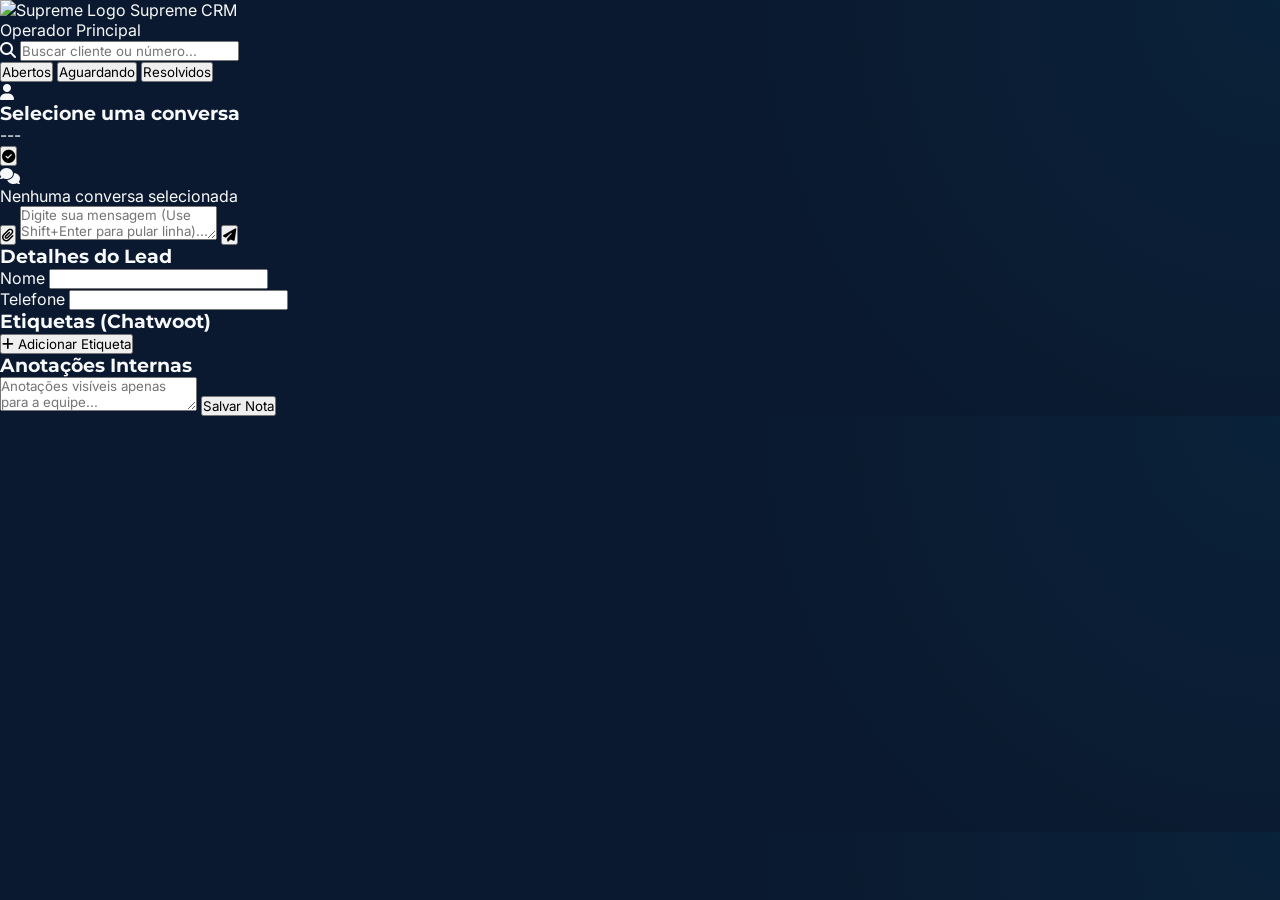
==== index.html @ 34fb3f37 "Update index.html" ====
<!DOCTYPE html>
<html lang="pt-BR">
<head>
    <meta charset="UTF-8">
    <meta name="viewport" content="width=device-width, initial-scale=1.0">
    <title>Supreme CRM | Atendimento Premium</title>
    <link rel="stylesheet" href="style.css"> <!-- O seu CSS atual -->
    <link rel="stylesheet" href="crm.css">   <!-- O CSS extra do chat abaixo -->
    <link rel="stylesheet" href="https://cdnjs.cloudflare.com/ajax/libs/font-awesome/6.4.0/css/all.min.css">
</head>
<body class="crm-body">

    <!-- Navbar Superior -->
    <header class="crm-navbar">
        <div class="logo-area">
            <img src="https://via.placeholder.com/40?text=S" alt="Supreme Logo" class="logo-crm">
            <span>Supreme CRM</span>
        </div>
        <div class="user-status">
            <span class="status-dot online"></span>
            <span class="agent-name">Operador Principal</span>
        </div>
    </header>

    <div class="crm-container">
        
        <!-- COLUNA 1: Lista de Conversas -->
        <aside class="chat-list-column">
            <div class="search-box">
                <i class="fas fa-search"></i>
                <input type="text" placeholder="Buscar cliente ou número...">
            </div>
            
            <div class="inbox-filter">
                <button class="filter-btn active">Abertos</button>
                <button class="filter-btn">Aguardando</button>
                <button class="filter-btn">Resolvidos</button>
            </div>

            <div class="conversations-list" id="chat-list">
                <!-- Injetado via JS -->
            </div>
        </aside>

        <!-- COLUNA 2: Área de Mensagens -->
        <main class="chat-window-column">
            
            <!-- Header do Chat -->
            <div class="chat-header">
                <div class="chat-header-info">
                    <div class="avatar"><i class="fas fa-user"></i></div>
                    <div>
                        <h3 id="current-chat-name">Selecione uma conversa</h3>
                        <p id="current-chat-phone">---</p>
                    </div>
                </div>
                <div class="chat-header-actions">
                    <button class="btn-icon" title="Encerrar Atendimento"><i class="fas fa-check-circle"></i></button>
                </div>
            </div>

            <!-- Histórico de Mensagens -->
            <div class="chat-history" id="chat-history">
                <div class="empty-state">
                    <i class="fas fa-comments"></i>
                    <p>Nenhuma conversa selecionada</p>
                </div>
            </div>

            <!-- Input de Mensagem -->
            <div class="chat-input-area">
                <button class="btn-attach"><i class="fas fa-paperclip"></i></button>
                <textarea id="msg-input" placeholder="Digite sua mensagem (Use Shift+Enter para pular linha)..."></textarea>
                <button class="btn-send" onclick="enviarMensagem()"><i class="fas fa-paper-plane"></i></button>
            </div>

        </main>

        <!-- COLUNA 3: Ficha CRM (Informações do Cliente) -->
        <aside class="crm-details-column">
            <div class="crm-section">
                <h3>Detalhes do Lead</h3>
                <div class="crm-field">
                    <label>Nome</label>
                    <input type="text" id="crm-name" class="form-control-sm" readonly>
                </div>
                <div class="crm-field">
                    <label>Telefone</label>
                    <input type="text" id="crm-phone" class="form-control-sm" readonly>
                </div>
            </div>

            <div class="crm-section">
                <h3>Etiquetas (Chatwoot)</h3>
                <div class="tags-container" id="crm-tags">
                    <!-- Etiquetas renderizadas aqui -->
                </div>
                <button class="btn-add-tag"><i class="fas fa-plus"></i> Adicionar Etiqueta</button>
            </div>

            <div class="crm-section">
                <h3>Anotações Internas</h3>
                <textarea class="form-control-sm" placeholder="Anotações visíveis apenas para a equipe..."></textarea>
                <button class="btn-save-note">Salvar Nota</button>
            </div>
        </aside>

    </div>

    <script src="crm.js"></script>
</body>
</html>
---- style.css ----
@import url('https://fonts.googleapis.com/css2?family=Inter:wght@300;400;500;600&family=Montserrat:wght@400;500;600;700;800&display=swap');

:root {
    /* PALETA HIGH-TICKET SUPREME TECH */
    --bg-dark: #0A192F;         /* Azul Abissal */
    --sidebar-bg: rgba(7, 16, 30, 0.85); /* Vidro Escuro Sidebar */
    --card-bg: rgba(20, 30, 48, 0.6); /* Vidro Escuro Painéis */
    --input-bg: rgba(10, 15, 25, 0.8); /* Fundo Input */
    
    --primary: #D4AF37;         /* Dourado Supreme */
    --primary-hover: #b5952f;   
    --accent: #00D2FF;          /* Ciano Neon */
    
    --text-light: #F8F9FA;      /* Branco Puro */
    --text-muted: #9BA4B5;      /* Cinza Azulado */
    
    --border-color: rgba(255, 255, 255, 0.05); 
    --glass-border: rgba(212, 175, 55, 0.2);
    
    --danger: #ef4444;
    --success: #10b981;
    --whatsapp: #25d366; 
}

* {
    margin: 0; padding: 0; box-sizing: border-box;
    font-family: 'Inter', sans-serif;
    -webkit-font-smoothing: antialiased;
}

h1, h2, h3, h4, h5, h6, .menu-tag {
    font-family: 'Montserrat', sans-serif;
}

body { 
    background-color: var(--bg-dark); 
    color: var(--text-light); 
    overflow-x: hidden;
    /* Fundo sutil para o painel */
    background-image: radial-gradient(circle at top right, rgba(0, 210, 255, 0.05), transparent 40%);
}

/* ================= SCROLLBAR ELEGANTE ================= */
::-webkit-scrollbar { width: 8px; }
::-webkit-scrollbar-track { background: var(--bg-dark); }
::-webkit-scrollbar-thumb { background: rgba(212, 175, 55, 0.3); border-radius: 10px; }
::-webkit-scrollbar-thumb:hover { background: var(--primary); }

/* ================= TELA DE LOGIN ================= */
#login-screen { 
    display: flex; height: 100vh; justify-content: center; align-items: center; 
    position: relative; overflow: hidden;
    background: #040912;
}

#led-background { position: absolute; top: 0; left: 0; width: 100%; height: 100vh; z-index: 0; opacity: 0.3; }
.led-line { position: absolute; width: 1px; height: 100%; background: linear-gradient(to bottom, transparent, rgba(0, 210, 255, 0.2), transparent); }
.led-light { position: absolute; top: -150px; width: 2px; height: 100px; background: var(--accent); box-shadow: 0 0 15px var(--accent); animation: drop linear infinite; }
.led-light.gold { background: var(--primary); box-shadow: 0 0 15px var(--primary); }
@keyframes drop { 0% { top: -150px; opacity: 0; } 50% { opacity: 1; } 100% { top: 100%; opacity: 0; } }

.login-box { 
    background: var(--sidebar-bg); 
    backdrop-filter: blur(20px);
    padding: 50px 40px; 
    border-radius: 20px; 
    border: 1px solid var(--border-color); 
    box-shadow: 0 30px 60px rgba(0,0,0,0.8), 0 0 0 1px var(--glass-border); 
    width: 100%; max-width: 400px; text-align: center; 
    position: relative; z-index: 2;
}
.login-box h2 { color: var(--text-light); margin: 0; font-weight: 700; letter-spacing: 1px; text-transform: uppercase; }
.login-box p { color: var(--accent); margin-bottom: 30px; font-size: 0.9rem; letter-spacing: 2px; text-transform: uppercase; }
.logo-login { width: 160px; height: auto; object-fit: contain; margin: 0 auto 30px auto; display: block; mix-blend-mode: screen; }

/* ================= INPUTS HIGH-TECH ================= */
.input-group { margin-bottom: 20px; text-align: left; }
.input-group label { display: block; margin-bottom: 8px; font-weight: 500; font-size: 13px; color: var(--text-muted); }
.form-control { 
    width: 100%; padding: 15px; 
    background: var(--input-bg); 
    border: 1px solid var(--border-color); 
    border-radius: 8px; box-sizing: border-box; 
    font-family: inherit; color: #fff; 
    transition: all 0.3s;
}
.form-control:focus { outline: none; border-color: var(--accent); box-shadow: 0 0 15px rgba(0, 210, 255, 0.15); background: #0b121e; }
textarea.form-control, .input-group textarea { resize: vertical; height: 100px; width: 100%; padding: 15px; background: var(--input-bg); border: 1px solid var(--border-color); border-radius: 8px; color: #fff; transition: 0.3s; }
.input-group textarea:focus { outline: none; border-color: var(--accent); box-shadow: 0 0 15px rgba(0, 210, 255, 0.15); }

/* ================= BOTÕES PREMIUM ================= */
.btn { 
    border: none; padding: 15px 24px; border-radius: 50px; cursor: pointer; 
    font-weight: 600; width: 100%; transition: all 0.3s; text-transform: uppercase; letter-spacing: 1px; font-size: 0.9rem; 
}
.btn-primary { 
    background: linear-gradient(135deg, var(--primary), #e6c855); 
    color: #000; box-shadow: 0 5px 15px rgba(212, 175, 55, 0.2);
}
.btn-primary:hover { transform: translateY(-2px); box-shadow: 0 10px 25px rgba(212, 175, 55, 0.4); }

.btn-whatsapp { background: var(--whatsapp); color: #000; display: flex; align-items: center; justify-content: center; gap: 10px; }
.btn-whatsapp:hover { background: #1ebc59; transform: translateY(-2px); }

.btn-logout { background: rgba(239, 68, 68, 0.1); border: 1px solid rgba(239, 68, 68, 0.3); color: var(--danger); width: auto; padding: 10px 20px; }
.btn-logout:hover { background: var(--danger); color: white; border-color: var(--danger); }

.error-msg { color: var(--danger); font-size: 14px; display: none; margin-bottom: 15px; background: rgba(239,68,68,0.1); padding: 10px; border-radius: 6px; border: 1px solid rgba(239,68,68,0.3); }

/* ================= SIDEBAR E PAINEL ================= */
#dashboard { display: none; height: 100vh; }
.sidebar { 
    width: 280px; background: var(--sidebar-bg); backdrop-filter: blur(15px);
    border-right: 1px solid var(--border-color); display: flex; flex-direction: column; 
    box-shadow: 5px 0 25px rgba(0,0,0,0.5); z-index: 10;
}
.logo-area-sidebar { display: flex; align-items: center; gap: 15px; padding: 30px 25px; border-bottom: 1px solid var(--border-color); }
.logo-sidebar { width: 45px; height: auto; object-fit: contain; mix-blend-mode: screen;}
.logo-area-sidebar span { font-size: 1.2rem; font-weight: 800; letter-spacing: 1px; color: var(--text-light); }

.menu-tag { font-size: 11px; color: var(--primary); font-weight: 700; padding: 30px 25px 10px 25px; margin: 0; letter-spacing: 2px; }
.menu-item { padding: 15px 25px; cursor: pointer; transition: 0.3s; display: none; color: var(--text-muted); font-size: 14px; font-weight: 500; display: flex; align-items: center; gap: 10px; border-left: 4px solid transparent;}
.menu-item i { color: transparent; font-style: normal; transition: 0.3s; }
.menu-item:hover { background: rgba(255,255,255,0.02); color: var(--text-light); }
.menu-item.active { background: rgba(0, 210, 255, 0.05); color: var(--text-light); border-left: 4px solid var(--accent); }
.menu-item.active i { color: var(--accent); text-shadow: 0 0 10px var(--accent); }
.menu-item.visible { display: flex; }

/* ================= CONTEÚDO PRINCIPAL (VIDRO) ================= */
.main-content { flex: 1; padding: 40px; overflow-y: auto; position: relative; }
.header-dash { display: flex; justify-content: space-between; align-items: center; margin-bottom: 40px; }
.header-dash h1 { margin: 0 0 8px 0; font-size: 2.2rem; font-weight: 800; color: #fff; letter-spacing: -0.5px; }
.badge { background: rgba(212, 175, 55, 0.1); border: 1px solid var(--primary); color: var(--primary); padding: 6px 16px; border-radius: 50px; font-size: 11px; font-weight: 700; letter-spacing: 1px; text-transform: uppercase; }

/* SEÇÕES */
.section-panel { 
    display: none; background: var(--card-bg); backdrop-filter: blur(12px);
    padding: 40px; border-radius: 20px; border: 1px solid var(--border-color); 
    margin-bottom: 20px; box-shadow: 0 20px 40px rgba(0,0,0,0.3); animation: fadeUp 0.6s cubic-bezier(0.16, 1, 0.3, 1);
}
@keyframes fadeUp { from { opacity: 0; transform: translateY(20px); } to { opacity: 1; transform: translateY(0); } }
.section-panel.active { display: block; }

.section-panel h2 { margin-top: 0; border-bottom: 1px solid var(--border-color); padding-bottom: 20px; color: var(--text-light); font-weight: 700; font-size: 1.6rem; letter-spacing: -0.5px; }
.section-panel h3 { color: var(--primary); font-size: 1.1rem; margin-top: 30px; margin-bottom: 15px; font-weight: 600; text-transform: uppercase; letter-spacing: 1px; }
.row-inputs { display: flex; gap: 20px; }

.aviso-sucesso { display: none; background: rgba(16, 185, 129, 0.1); color: var(--success); border: 1px solid rgba(16, 185, 129, 0.3); padding: 15px; border-radius: 8px; margin-top: 20px; text-align: center; font-weight: 600; }

/* UPSELL DO DASHBOARD */
.upsell-box { background: rgba(0,0,0,0.4); border: 1px dashed var(--glass-border); padding: 50px; text-align: center; border-radius: 16px; }
.upsell-box h3 { color: var(--primary); font-size: 1.5rem; margin-top: 0;}
.upsell-box p { color: var(--text-muted); max-width: 600px; margin: 0 auto 30px auto; line-height: 1.6; }

/* === PAINEL DE EMERGÊNCIA (KILL SWITCH NEON) === */
.emergency-panel { display: flex; justify-content: space-between; align-items: center; background: rgba(239, 68, 68, 0.05); border: 1px solid rgba(239, 68, 68, 0.2); padding: 25px 30px; border-radius: 12px; margin-bottom: 30px; }
.emergency-text h3 { margin: 0 0 8px 0; color: #fff; font-size: 1.2rem; border: none; padding: 0;}
.emergency-text p { margin: 0; color: var(--text-muted); font-size: 13px; }
.switch-container { display: flex; align-items: center; gap: 15px; cursor: pointer; }
.switch-label { font-weight: 700; color: var(--danger); font-size: 12px; letter-spacing: 1px; }

.switch { position: relative; display: inline-block; width: 60px; height: 32px; }
.switch input { opacity: 0; width: 0; height: 0; }
.slider { position: absolute; cursor: pointer; top: 0; left: 0; right: 0; bottom: 0; background-color: #1a2536; transition: .4s; border-radius: 34px; border: 1px solid #333;}
.slider:before { position: absolute; content: ""; height: 24px; width: 24px; left: 3px; bottom: 3px; background-color: var(--text-muted); transition: .4s; border-radius: 50%; }

/* Red Glow when ON (Danger) */
input:checked + .slider { background-color: rgba(239, 68, 68, 0.2); border-color: var(--danger); box-shadow: 0 0 15px rgba(239, 68, 68, 0.4); }
input:checked + .slider:before { transform: translateX(28px); background-color: var(--danger); box-shadow: 0 0 10px var(--danger); }

/* === GESTÃO DE CATÁLOGOS === */
.catalogo-header { display: flex; justify-content: space-between; align-items: center; margin-top: 35px; border-bottom: 1px solid var(--border-color); padding-bottom: 15px; }
.catalogo-header h3 { margin: 0; border: none; padding: 0; }
.btn-add-cat { background: rgba(0, 210, 255, 0.05); color: var(--accent); border: 1px dashed var(--accent); padding: 8px 16px; border-radius: 6px; cursor: pointer; font-size: 12px; text-transform: uppercase; font-weight: 600; letter-spacing: 1px; transition: 0.3s; }
.btn-add-cat:hover { background: var(--accent); color: #000; box-shadow: 0 0 15px rgba(0, 210, 255, 0.3); }

.categoria-block { background: rgba(0,0,0,0.3); border: 1px solid var(--border-color); border-radius: 12px; padding: 20px; margin-top: 20px; }
.categoria-topo { display: flex; gap: 15px; margin-bottom: 20px; }
.categoria-topo input { flex: 1; background: transparent; border: none; border-bottom: 2px solid var(--primary); color: var(--primary); font-size: 16px; font-weight: 700; padding: 10px 5px; }
.categoria-topo input:focus { outline: none; border-color: var(--accent); color: var(--accent); }

.item-row { display: flex; gap: 15px; margin-bottom: 15px; align-items: center; }
.item-row input { background: var(--input-bg); border: 1px solid var(--border-color); color: #fff; padding: 12px; border-radius: 8px; font-size: 14px; transition: 0.3s; }
.item-row input:focus { border-color: var(--accent); }
.item-nome { flex: 2; }
.item-preco { flex: 1; text-align: right; }

.btn-remove { background: transparent; color: var(--danger); border: none; cursor: pointer; font-size: 18px; padding: 5px; opacity: 0.5; transition: 0.2s; }
.btn-remove:hover { opacity: 1; transform: scale(1.2); }
.btn-add-item { background: transparent; color: var(--text-muted); border: 1px dashed var(--border-color); width: 100%; padding: 12px; border-radius: 8px; cursor: pointer; margin-top: 10px; transition: 0.3s; font-size: 13px; font-weight: 600; text-transform: uppercase; letter-spacing: 1px;}
.btn-add-item:hover { color: var(--primary); border-color: var(--primary); background: rgba(212, 175, 55, 0.05); }

/* ================= NOTIFICAÇÕES (TOAST) ================= */
#toast-container { position: fixed; bottom: 30px; right: 30px; z-index: 999999; display: flex; flex-direction: column; gap: 15px; }
.toast-msg { background: rgba(7, 16, 30, 0.95); backdrop-filter: blur(10px); color: #fff; padding: 18px 25px; border-radius: 12px; box-shadow: 0 15px 40px rgba(0,0,0,0.6); font-size: 14px; font-weight: 500; transform: translateX(120%); transition: transform 0.4s cubic-bezier(0.175, 0.885, 0.32, 1.275); display: flex; align-items: center; gap: 15px; border: 1px solid var(--border-color); }
.toast-msg.show { transform: translateX(0); }
.toast-msg.success { border-left: 5px solid var(--accent); }
.toast-msg.error { border-left: 5px solid var(--danger); }

/* ================= RESPONSIVIDADE ================= */
@media (max-width: 768px) {
    #dashboard { flex-direction: column; height: auto; min-height: 100vh; }
    .sidebar { width: 100%; height: auto; border-right: none; border-bottom: 1px solid var(--border-color); }
    .logo-area-sidebar { padding: 20px; justify-content: center; }
    
    .sidebar-menu { display: flex; overflow-x: auto; white-space: nowrap; padding-bottom: 5px; }
    .menu-tag { display: none; } /* Oculta as tags no mobile para poupar espaço */
    
    .menu-item { padding: 15px; border-left: none; border-bottom: 3px solid transparent; font-size: 13px; }
    .menu-item:hover, .menu-item.active { border-left: none; border-bottom: 3px solid var(--accent); background: transparent; }
    
    .main-content { padding: 20px 15px; }
    .header-dash { flex-direction: column; align-items: flex-start; gap: 15px; }
    .section-panel { padding: 25px 20px; }
    .row-inputs { flex-direction: column; gap: 0; }
    
    .emergency-panel { flex-direction: column; text-align: center; gap: 20px; }
    
    .item-row { flex-direction: column; align-items: stretch; }
    .item-nome, .item-preco { width: 100%; text-align: left; }
    .btn-remove { align-self: flex-end; margin-top: -45px; margin-right: 10px; }
}
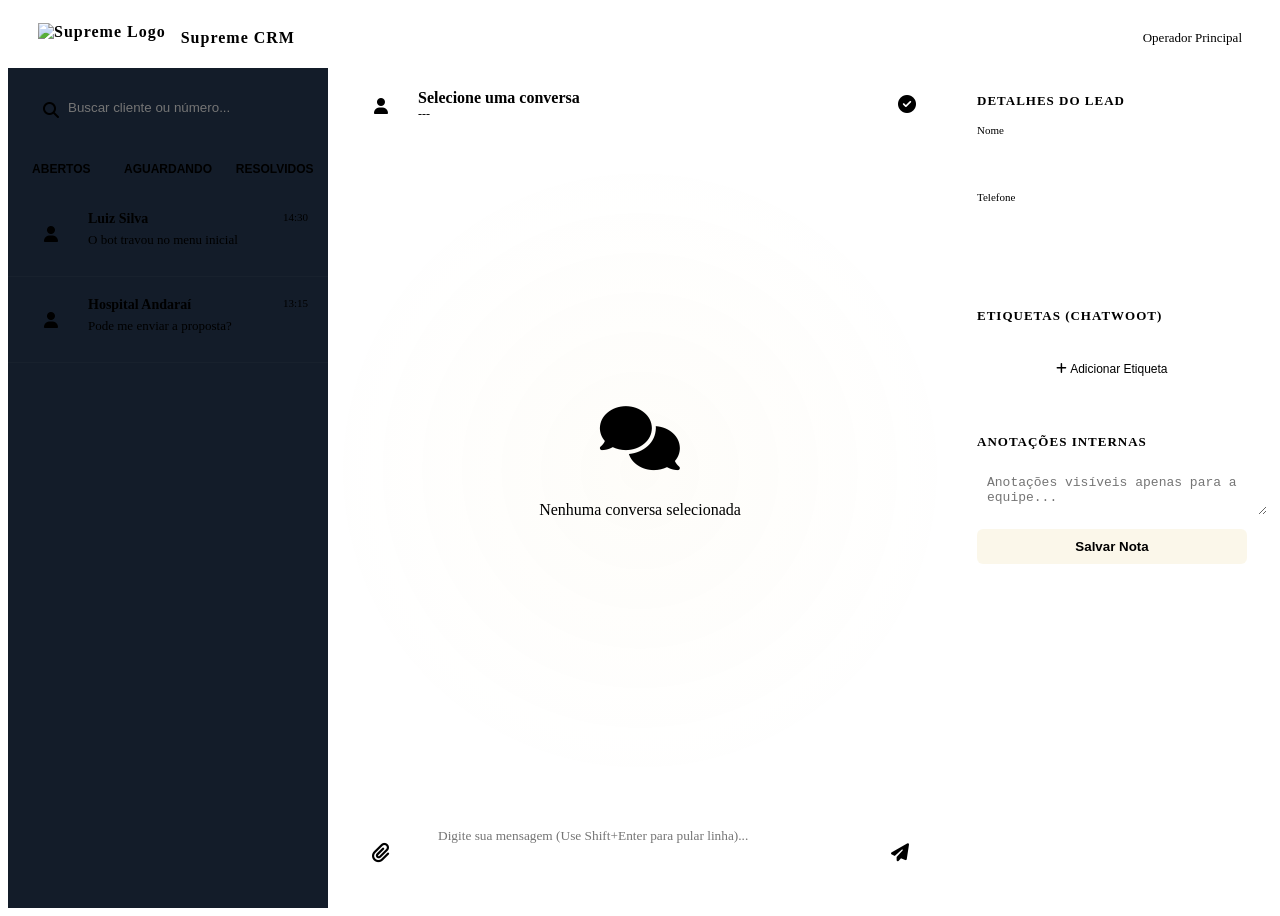
==== commit bc6d1454: "Update index.html" ====
--- a/index.html
+++ b/index.html
@@ -5,7 +5,6 @@
     <meta name="viewport" content="width=device-width, initial-scale=1.0">
     <title>Supreme CRM | Atendimento Premium</title>
     <link rel="stylesheet" href="style.css"> <!-- O seu CSS atual -->
-    <link rel="stylesheet" href="crm.css">   <!-- O CSS extra do chat abaixo -->
     <link rel="stylesheet" href="https://cdnjs.cloudflare.com/ajax/libs/font-awesome/6.4.0/css/all.min.css">
 </head>
 <body class="crm-body">
@@ -107,6 +106,6 @@
 
     </div>
 
-    <script src="crm.js"></script>
+    <script src="app.js"></script>
 </body>
 </html>
--- a/style.css
+++ b/style.css
@@ -1,222 +1,75 @@
-@import url('https://fonts.googleapis.com/css2?family=Inter:wght@300;400;500;600&family=Montserrat:wght@400;500;600;700;800&display=swap');
+/* Layout Principal do CRM */
+.crm-body { height: 100vh; display: flex; flex-direction: column; overflow: hidden; }
+.crm-navbar { height: 60px; background: var(--sidebar-bg); border-bottom: 1px solid var(--border-color); display: flex; justify-content: space-between; align-items: center; padding: 0 30px; }
+.logo-area { display: flex; align-items: center; gap: 15px; font-weight: 700; color: var(--primary); letter-spacing: 1px; }
+.logo-crm { height: 30px; mix-blend-mode: screen; }
+.user-status { display: flex; align-items: center; gap: 10px; font-size: 13px; color: var(--text-light); }
+.status-dot { width: 10px; height: 10px; border-radius: 50%; }
+.status-dot.online { background: var(--success); box-shadow: 0 0 10px var(--success); }
 
-:root {
-    /* PALETA HIGH-TICKET SUPREME TECH */
-    --bg-dark: #0A192F;         /* Azul Abissal */
-    --sidebar-bg: rgba(7, 16, 30, 0.85); /* Vidro Escuro Sidebar */
-    --card-bg: rgba(20, 30, 48, 0.6); /* Vidro Escuro Painéis */
-    --input-bg: rgba(10, 15, 25, 0.8); /* Fundo Input */
-    
-    --primary: #D4AF37;         /* Dourado Supreme */
-    --primary-hover: #b5952f;   
-    --accent: #00D2FF;          /* Ciano Neon */
-    
-    --text-light: #F8F9FA;      /* Branco Puro */
-    --text-muted: #9BA4B5;      /* Cinza Azulado */
-    
-    --border-color: rgba(255, 255, 255, 0.05); 
-    --glass-border: rgba(212, 175, 55, 0.2);
-    
-    --danger: #ef4444;
-    --success: #10b981;
-    --whatsapp: #25d366; 
-}
+/* Grid de 3 Colunas */
+.crm-container { display: flex; flex: 1; height: calc(100vh - 60px); }
 
-* {
-    margin: 0; padding: 0; box-sizing: border-box;
-    font-family: 'Inter', sans-serif;
-    -webkit-font-smoothing: antialiased;
-}
+/* COLUNA 1: Lista de Chats */
+.chat-list-column { width: 320px; background: rgba(7, 16, 30, 0.95); border-right: 1px solid var(--border-color); display: flex; flex-direction: column; }
+.search-box { padding: 20px; position: relative; border-bottom: 1px solid var(--border-color); }
+.search-box input { width: 100%; background: var(--input-bg); border: 1px solid var(--border-color); padding: 12px 15px 12px 40px; border-radius: 8px; color: #fff; }
+.search-box i { position: absolute; left: 35px; top: 34px; color: var(--text-muted); }
+.inbox-filter { display: flex; border-bottom: 1px solid var(--border-color); }
+.filter-btn { flex: 1; background: transparent; border: none; color: var(--text-muted); padding: 15px 0; cursor: pointer; font-size: 12px; text-transform: uppercase; font-weight: 600; transition: 0.3s; }
+.filter-btn.active { color: var(--primary); border-bottom: 2px solid var(--primary); }
+.conversations-list { flex: 1; overflow-y: auto; }
 
-h1, h2, h3, h4, h5, h6, .menu-tag {
-    font-family: 'Montserrat', sans-serif;
-}
+/* Item da Lista de Conversa */
+.chat-item { display: flex; gap: 15px; padding: 20px; border-bottom: 1px solid rgba(255,255,255,0.02); cursor: pointer; transition: 0.2s; }
+.chat-item:hover, .chat-item.active { background: rgba(0, 210, 255, 0.05); }
+.chat-item.active { border-left: 3px solid var(--primary); }
+.avatar { width: 45px; height: 45px; border-radius: 50%; background: var(--input-bg); display: flex; justify-content: center; align-items: center; border: 1px solid var(--border-color); color: var(--primary); }
+.chat-preview { flex: 1; overflow: hidden; }
+.chat-preview h4 { margin: 0 0 5px 0; font-size: 14px; color: var(--text-light); display: flex; justify-content: space-between; }
+.chat-time { font-size: 11px; color: var(--text-muted); font-weight: 400; }
+.chat-preview p { margin: 0; font-size: 13px; color: var(--text-muted); white-space: nowrap; overflow: hidden; text-overflow: ellipsis; }
 
-body { 
-    background-color: var(--bg-dark); 
-    color: var(--text-light); 
-    overflow-x: hidden;
-    /* Fundo sutil para o painel */
-    background-image: radial-gradient(circle at top right, rgba(0, 210, 255, 0.05), transparent 40%);
-}
+/* COLUNA 2: Janela de Chat */
+.chat-window-column { flex: 1; display: flex; flex-direction: column; background: var(--bg-dark); position: relative; }
+.chat-header { height: 75px; background: var(--sidebar-bg); border-bottom: 1px solid var(--border-color); display: flex; justify-content: space-between; align-items: center; padding: 0 30px; }
+.chat-header-info { display: flex; align-items: center; gap: 15px; }
+.chat-header-info h3 { margin: 0; font-size: 16px; }
+.chat-header-info p { margin: 0; font-size: 12px; color: var(--text-muted); }
+.btn-icon { background: transparent; border: none; color: var(--text-muted); font-size: 18px; cursor: pointer; transition: 0.3s; }
+.btn-icon:hover { color: var(--danger); }
 
-/* ================= SCROLLBAR ELEGANTE ================= */
-::-webkit-scrollbar { width: 8px; }
-::-webkit-scrollbar-track { background: var(--bg-dark); }
-::-webkit-scrollbar-thumb { background: rgba(212, 175, 55, 0.3); border-radius: 10px; }
-::-webkit-scrollbar-thumb:hover { background: var(--primary); }
+/* Histórico e Balões */
+.chat-history { flex: 1; padding: 30px; overflow-y: auto; display: flex; flex-direction: column; gap: 15px; background-image: radial-gradient(circle at center, rgba(212, 175, 55, 0.03), transparent 70%); }
+.empty-state { margin: auto; text-align: center; color: var(--border-color); }
+.empty-state i { font-size: 4rem; margin-bottom: 15px; }
+.message { max-width: 65%; padding: 12px 18px; border-radius: 12px; font-size: 14px; line-height: 1.5; position: relative; }
+.msg-time { display: block; font-size: 10px; margin-top: 8px; text-align: right; opacity: 0.7; }
+/* Mensagem Cliente */
+.msg-in { background: var(--card-bg); align-self: flex-start; border-bottom-left-radius: 0; border: 1px solid var(--border-color); }
+/* Mensagem Agente/Bot */
+.msg-out { background: linear-gradient(135deg, rgba(212, 175, 55, 0.15), rgba(212, 175, 55, 0.05)); align-self: flex-end; border-bottom-right-radius: 0; border: 1px solid var(--glass-border); color: var(--text-light); }
 
-/* ================= TELA DE LOGIN ================= */
-#login-screen { 
-    display: flex; height: 100vh; justify-content: center; align-items: center; 
-    position: relative; overflow: hidden;
-    background: #040912;
-}
+/* Input de Texto */
+.chat-input-area { min-height: 80px; background: var(--sidebar-bg); border-top: 1px solid var(--border-color); display: flex; align-items: center; padding: 15px 30px; gap: 15px; }
+#msg-input { flex: 1; background: var(--input-bg); border: 1px solid var(--border-color); border-radius: 20px; padding: 15px 20px; color: #fff; resize: none; height: 50px; font-family: inherit; }
+#msg-input:focus { outline: none; border-color: var(--primary); }
+.btn-attach, .btn-send { width: 45px; height: 45px; border-radius: 50%; border: none; display: flex; justify-content: center; align-items: center; cursor: pointer; transition: 0.3s; }
+.btn-attach { background: transparent; color: var(--text-muted); font-size: 20px; }
+.btn-attach:hover { color: var(--primary); }
+.btn-send { background: var(--primary); color: #000; font-size: 18px; }
+.btn-send:hover { transform: scale(1.1); box-shadow: 0 0 15px rgba(212, 175, 55, 0.4); }
 
-#led-background { position: absolute; top: 0; left: 0; width: 100%; height: 100vh; z-index: 0; opacity: 0.3; }
-.led-line { position: absolute; width: 1px; height: 100%; background: linear-gradient(to bottom, transparent, rgba(0, 210, 255, 0.2), transparent); }
-.led-light { position: absolute; top: -150px; width: 2px; height: 100px; background: var(--accent); box-shadow: 0 0 15px var(--accent); animation: drop linear infinite; }
-.led-light.gold { background: var(--primary); box-shadow: 0 0 15px var(--primary); }
-@keyframes drop { 0% { top: -150px; opacity: 0; } 50% { opacity: 1; } 100% { top: 100%; opacity: 0; } }
-
-.login-box { 
-    background: var(--sidebar-bg); 
-    backdrop-filter: blur(20px);
-    padding: 50px 40px; 
-    border-radius: 20px; 
-    border: 1px solid var(--border-color); 
-    box-shadow: 0 30px 60px rgba(0,0,0,0.8), 0 0 0 1px var(--glass-border); 
-    width: 100%; max-width: 400px; text-align: center; 
-    position: relative; z-index: 2;
-}
-.login-box h2 { color: var(--text-light); margin: 0; font-weight: 700; letter-spacing: 1px; text-transform: uppercase; }
-.login-box p { color: var(--accent); margin-bottom: 30px; font-size: 0.9rem; letter-spacing: 2px; text-transform: uppercase; }
-.logo-login { width: 160px; height: auto; object-fit: contain; margin: 0 auto 30px auto; display: block; mix-blend-mode: screen; }
-
-/* ================= INPUTS HIGH-TECH ================= */
-.input-group { margin-bottom: 20px; text-align: left; }
-.input-group label { display: block; margin-bottom: 8px; font-weight: 500; font-size: 13px; color: var(--text-muted); }
-.form-control { 
-    width: 100%; padding: 15px; 
-    background: var(--input-bg); 
-    border: 1px solid var(--border-color); 
-    border-radius: 8px; box-sizing: border-box; 
-    font-family: inherit; color: #fff; 
-    transition: all 0.3s;
-}
-.form-control:focus { outline: none; border-color: var(--accent); box-shadow: 0 0 15px rgba(0, 210, 255, 0.15); background: #0b121e; }
-textarea.form-control, .input-group textarea { resize: vertical; height: 100px; width: 100%; padding: 15px; background: var(--input-bg); border: 1px solid var(--border-color); border-radius: 8px; color: #fff; transition: 0.3s; }
-.input-group textarea:focus { outline: none; border-color: var(--accent); box-shadow: 0 0 15px rgba(0, 210, 255, 0.15); }
-
-/* ================= BOTÕES PREMIUM ================= */
-.btn { 
-    border: none; padding: 15px 24px; border-radius: 50px; cursor: pointer; 
-    font-weight: 600; width: 100%; transition: all 0.3s; text-transform: uppercase; letter-spacing: 1px; font-size: 0.9rem; 
-}
-.btn-primary { 
-    background: linear-gradient(135deg, var(--primary), #e6c855); 
-    color: #000; box-shadow: 0 5px 15px rgba(212, 175, 55, 0.2);
-}
-.btn-primary:hover { transform: translateY(-2px); box-shadow: 0 10px 25px rgba(212, 175, 55, 0.4); }
-
-.btn-whatsapp { background: var(--whatsapp); color: #000; display: flex; align-items: center; justify-content: center; gap: 10px; }
-.btn-whatsapp:hover { background: #1ebc59; transform: translateY(-2px); }
-
-.btn-logout { background: rgba(239, 68, 68, 0.1); border: 1px solid rgba(239, 68, 68, 0.3); color: var(--danger); width: auto; padding: 10px 20px; }
-.btn-logout:hover { background: var(--danger); color: white; border-color: var(--danger); }
-
-.error-msg { color: var(--danger); font-size: 14px; display: none; margin-bottom: 15px; background: rgba(239,68,68,0.1); padding: 10px; border-radius: 6px; border: 1px solid rgba(239,68,68,0.3); }
-
-/* ================= SIDEBAR E PAINEL ================= */
-#dashboard { display: none; height: 100vh; }
-.sidebar { 
-    width: 280px; background: var(--sidebar-bg); backdrop-filter: blur(15px);
-    border-right: 1px solid var(--border-color); display: flex; flex-direction: column; 
-    box-shadow: 5px 0 25px rgba(0,0,0,0.5); z-index: 10;
-}
-.logo-area-sidebar { display: flex; align-items: center; gap: 15px; padding: 30px 25px; border-bottom: 1px solid var(--border-color); }
-.logo-sidebar { width: 45px; height: auto; object-fit: contain; mix-blend-mode: screen;}
-.logo-area-sidebar span { font-size: 1.2rem; font-weight: 800; letter-spacing: 1px; color: var(--text-light); }
-
-.menu-tag { font-size: 11px; color: var(--primary); font-weight: 700; padding: 30px 25px 10px 25px; margin: 0; letter-spacing: 2px; }
-.menu-item { padding: 15px 25px; cursor: pointer; transition: 0.3s; display: none; color: var(--text-muted); font-size: 14px; font-weight: 500; display: flex; align-items: center; gap: 10px; border-left: 4px solid transparent;}
-.menu-item i { color: transparent; font-style: normal; transition: 0.3s; }
-.menu-item:hover { background: rgba(255,255,255,0.02); color: var(--text-light); }
-.menu-item.active { background: rgba(0, 210, 255, 0.05); color: var(--text-light); border-left: 4px solid var(--accent); }
-.menu-item.active i { color: var(--accent); text-shadow: 0 0 10px var(--accent); }
-.menu-item.visible { display: flex; }
-
-/* ================= CONTEÚDO PRINCIPAL (VIDRO) ================= */
-.main-content { flex: 1; padding: 40px; overflow-y: auto; position: relative; }
-.header-dash { display: flex; justify-content: space-between; align-items: center; margin-bottom: 40px; }
-.header-dash h1 { margin: 0 0 8px 0; font-size: 2.2rem; font-weight: 800; color: #fff; letter-spacing: -0.5px; }
-.badge { background: rgba(212, 175, 55, 0.1); border: 1px solid var(--primary); color: var(--primary); padding: 6px 16px; border-radius: 50px; font-size: 11px; font-weight: 700; letter-spacing: 1px; text-transform: uppercase; }
-
-/* SEÇÕES */
-.section-panel { 
-    display: none; background: var(--card-bg); backdrop-filter: blur(12px);
-    padding: 40px; border-radius: 20px; border: 1px solid var(--border-color); 
-    margin-bottom: 20px; box-shadow: 0 20px 40px rgba(0,0,0,0.3); animation: fadeUp 0.6s cubic-bezier(0.16, 1, 0.3, 1);
-}
-@keyframes fadeUp { from { opacity: 0; transform: translateY(20px); } to { opacity: 1; transform: translateY(0); } }
-.section-panel.active { display: block; }
-
-.section-panel h2 { margin-top: 0; border-bottom: 1px solid var(--border-color); padding-bottom: 20px; color: var(--text-light); font-weight: 700; font-size: 1.6rem; letter-spacing: -0.5px; }
-.section-panel h3 { color: var(--primary); font-size: 1.1rem; margin-top: 30px; margin-bottom: 15px; font-weight: 600; text-transform: uppercase; letter-spacing: 1px; }
-.row-inputs { display: flex; gap: 20px; }
-
-.aviso-sucesso { display: none; background: rgba(16, 185, 129, 0.1); color: var(--success); border: 1px solid rgba(16, 185, 129, 0.3); padding: 15px; border-radius: 8px; margin-top: 20px; text-align: center; font-weight: 600; }
-
-/* UPSELL DO DASHBOARD */
-.upsell-box { background: rgba(0,0,0,0.4); border: 1px dashed var(--glass-border); padding: 50px; text-align: center; border-radius: 16px; }
-.upsell-box h3 { color: var(--primary); font-size: 1.5rem; margin-top: 0;}
-.upsell-box p { color: var(--text-muted); max-width: 600px; margin: 0 auto 30px auto; line-height: 1.6; }
-
-/* === PAINEL DE EMERGÊNCIA (KILL SWITCH NEON) === */
-.emergency-panel { display: flex; justify-content: space-between; align-items: center; background: rgba(239, 68, 68, 0.05); border: 1px solid rgba(239, 68, 68, 0.2); padding: 25px 30px; border-radius: 12px; margin-bottom: 30px; }
-.emergency-text h3 { margin: 0 0 8px 0; color: #fff; font-size: 1.2rem; border: none; padding: 0;}
-.emergency-text p { margin: 0; color: var(--text-muted); font-size: 13px; }
-.switch-container { display: flex; align-items: center; gap: 15px; cursor: pointer; }
-.switch-label { font-weight: 700; color: var(--danger); font-size: 12px; letter-spacing: 1px; }
-
-.switch { position: relative; display: inline-block; width: 60px; height: 32px; }
-.switch input { opacity: 0; width: 0; height: 0; }
-.slider { position: absolute; cursor: pointer; top: 0; left: 0; right: 0; bottom: 0; background-color: #1a2536; transition: .4s; border-radius: 34px; border: 1px solid #333;}
-.slider:before { position: absolute; content: ""; height: 24px; width: 24px; left: 3px; bottom: 3px; background-color: var(--text-muted); transition: .4s; border-radius: 50%; }
-
-/* Red Glow when ON (Danger) */
-input:checked + .slider { background-color: rgba(239, 68, 68, 0.2); border-color: var(--danger); box-shadow: 0 0 15px rgba(239, 68, 68, 0.4); }
-input:checked + .slider:before { transform: translateX(28px); background-color: var(--danger); box-shadow: 0 0 10px var(--danger); }
-
-/* === GESTÃO DE CATÁLOGOS === */
-.catalogo-header { display: flex; justify-content: space-between; align-items: center; margin-top: 35px; border-bottom: 1px solid var(--border-color); padding-bottom: 15px; }
-.catalogo-header h3 { margin: 0; border: none; padding: 0; }
-.btn-add-cat { background: rgba(0, 210, 255, 0.05); color: var(--accent); border: 1px dashed var(--accent); padding: 8px 16px; border-radius: 6px; cursor: pointer; font-size: 12px; text-transform: uppercase; font-weight: 600; letter-spacing: 1px; transition: 0.3s; }
-.btn-add-cat:hover { background: var(--accent); color: #000; box-shadow: 0 0 15px rgba(0, 210, 255, 0.3); }
-
-.categoria-block { background: rgba(0,0,0,0.3); border: 1px solid var(--border-color); border-radius: 12px; padding: 20px; margin-top: 20px; }
-.categoria-topo { display: flex; gap: 15px; margin-bottom: 20px; }
-.categoria-topo input { flex: 1; background: transparent; border: none; border-bottom: 2px solid var(--primary); color: var(--primary); font-size: 16px; font-weight: 700; padding: 10px 5px; }
-.categoria-topo input:focus { outline: none; border-color: var(--accent); color: var(--accent); }
-
-.item-row { display: flex; gap: 15px; margin-bottom: 15px; align-items: center; }
-.item-row input { background: var(--input-bg); border: 1px solid var(--border-color); color: #fff; padding: 12px; border-radius: 8px; font-size: 14px; transition: 0.3s; }
-.item-row input:focus { border-color: var(--accent); }
-.item-nome { flex: 2; }
-.item-preco { flex: 1; text-align: right; }
-
-.btn-remove { background: transparent; color: var(--danger); border: none; cursor: pointer; font-size: 18px; padding: 5px; opacity: 0.5; transition: 0.2s; }
-.btn-remove:hover { opacity: 1; transform: scale(1.2); }
-.btn-add-item { background: transparent; color: var(--text-muted); border: 1px dashed var(--border-color); width: 100%; padding: 12px; border-radius: 8px; cursor: pointer; margin-top: 10px; transition: 0.3s; font-size: 13px; font-weight: 600; text-transform: uppercase; letter-spacing: 1px;}
-.btn-add-item:hover { color: var(--primary); border-color: var(--primary); background: rgba(212, 175, 55, 0.05); }
-
-/* ================= NOTIFICAÇÕES (TOAST) ================= */
-#toast-container { position: fixed; bottom: 30px; right: 30px; z-index: 999999; display: flex; flex-direction: column; gap: 15px; }
-.toast-msg { background: rgba(7, 16, 30, 0.95); backdrop-filter: blur(10px); color: #fff; padding: 18px 25px; border-radius: 12px; box-shadow: 0 15px 40px rgba(0,0,0,0.6); font-size: 14px; font-weight: 500; transform: translateX(120%); transition: transform 0.4s cubic-bezier(0.175, 0.885, 0.32, 1.275); display: flex; align-items: center; gap: 15px; border: 1px solid var(--border-color); }
-.toast-msg.show { transform: translateX(0); }
-.toast-msg.success { border-left: 5px solid var(--accent); }
-.toast-msg.error { border-left: 5px solid var(--danger); }
-
-/* ================= RESPONSIVIDADE ================= */
-@media (max-width: 768px) {
-    #dashboard { flex-direction: column; height: auto; min-height: 100vh; }
-    .sidebar { width: 100%; height: auto; border-right: none; border-bottom: 1px solid var(--border-color); }
-    .logo-area-sidebar { padding: 20px; justify-content: center; }
-    
-    .sidebar-menu { display: flex; overflow-x: auto; white-space: nowrap; padding-bottom: 5px; }
-    .menu-tag { display: none; } /* Oculta as tags no mobile para poupar espaço */
-    
-    .menu-item { padding: 15px; border-left: none; border-bottom: 3px solid transparent; font-size: 13px; }
-    .menu-item:hover, .menu-item.active { border-left: none; border-bottom: 3px solid var(--accent); background: transparent; }
-    
-    .main-content { padding: 20px 15px; }
-    .header-dash { flex-direction: column; align-items: flex-start; gap: 15px; }
-    .section-panel { padding: 25px 20px; }
-    .row-inputs { flex-direction: column; gap: 0; }
-    
-    .emergency-panel { flex-direction: column; text-align: center; gap: 20px; }
-    
-    .item-row { flex-direction: column; align-items: stretch; }
-    .item-nome, .item-preco { width: 100%; text-align: left; }
-    .btn-remove { align-self: flex-end; margin-top: -45px; margin-right: 10px; }
-}
+/* COLUNA 3: CRM Details */
+.crm-details-column { width: 320px; background: var(--sidebar-bg); border-left: 1px solid var(--border-color); display: flex; flex-direction: column; overflow-y: auto; }
+.crm-section { padding: 25px; border-bottom: 1px solid var(--border-color); }
+.crm-section h3 { font-size: 13px; color: var(--text-muted); margin: 0 0 15px 0; letter-spacing: 1px; text-transform: uppercase; }
+.crm-field { margin-bottom: 15px; }
+.crm-field label { display: block; font-size: 11px; color: var(--text-muted); margin-bottom: 5px; }
+.form-control-sm { width: 100%; background: var(--input-bg); border: 1px solid var(--border-color); color: var(--text-light); padding: 10px; border-radius: 6px; font-size: 13px; }
+.tags-container { display: flex; flex-wrap: wrap; gap: 8px; margin-bottom: 15px; }
+.tag { background: rgba(0, 210, 255, 0.1); border: 1px solid var(--accent); color: var(--accent); padding: 5px 10px; border-radius: 4px; font-size: 11px; font-weight: 600; text-transform: uppercase; }
+.btn-add-tag { background: transparent; border: 1px dashed var(--text-muted); color: var(--text-muted); width: 100%; padding: 8px; border-radius: 6px; font-size: 12px; cursor: pointer; }
+.btn-add-tag:hover { border-color: var(--primary); color: var(--primary); }
+.btn-save-note { background: rgba(212, 175, 55, 0.1); color: var(--primary); border: 1px solid var(--primary); width: 100%; padding: 10px; border-radius: 6px; margin-top: 10px; cursor: pointer; font-weight: 600; transition: 0.3s; }
+.btn-save-note:hover { background: var(--primary); color: #000; }
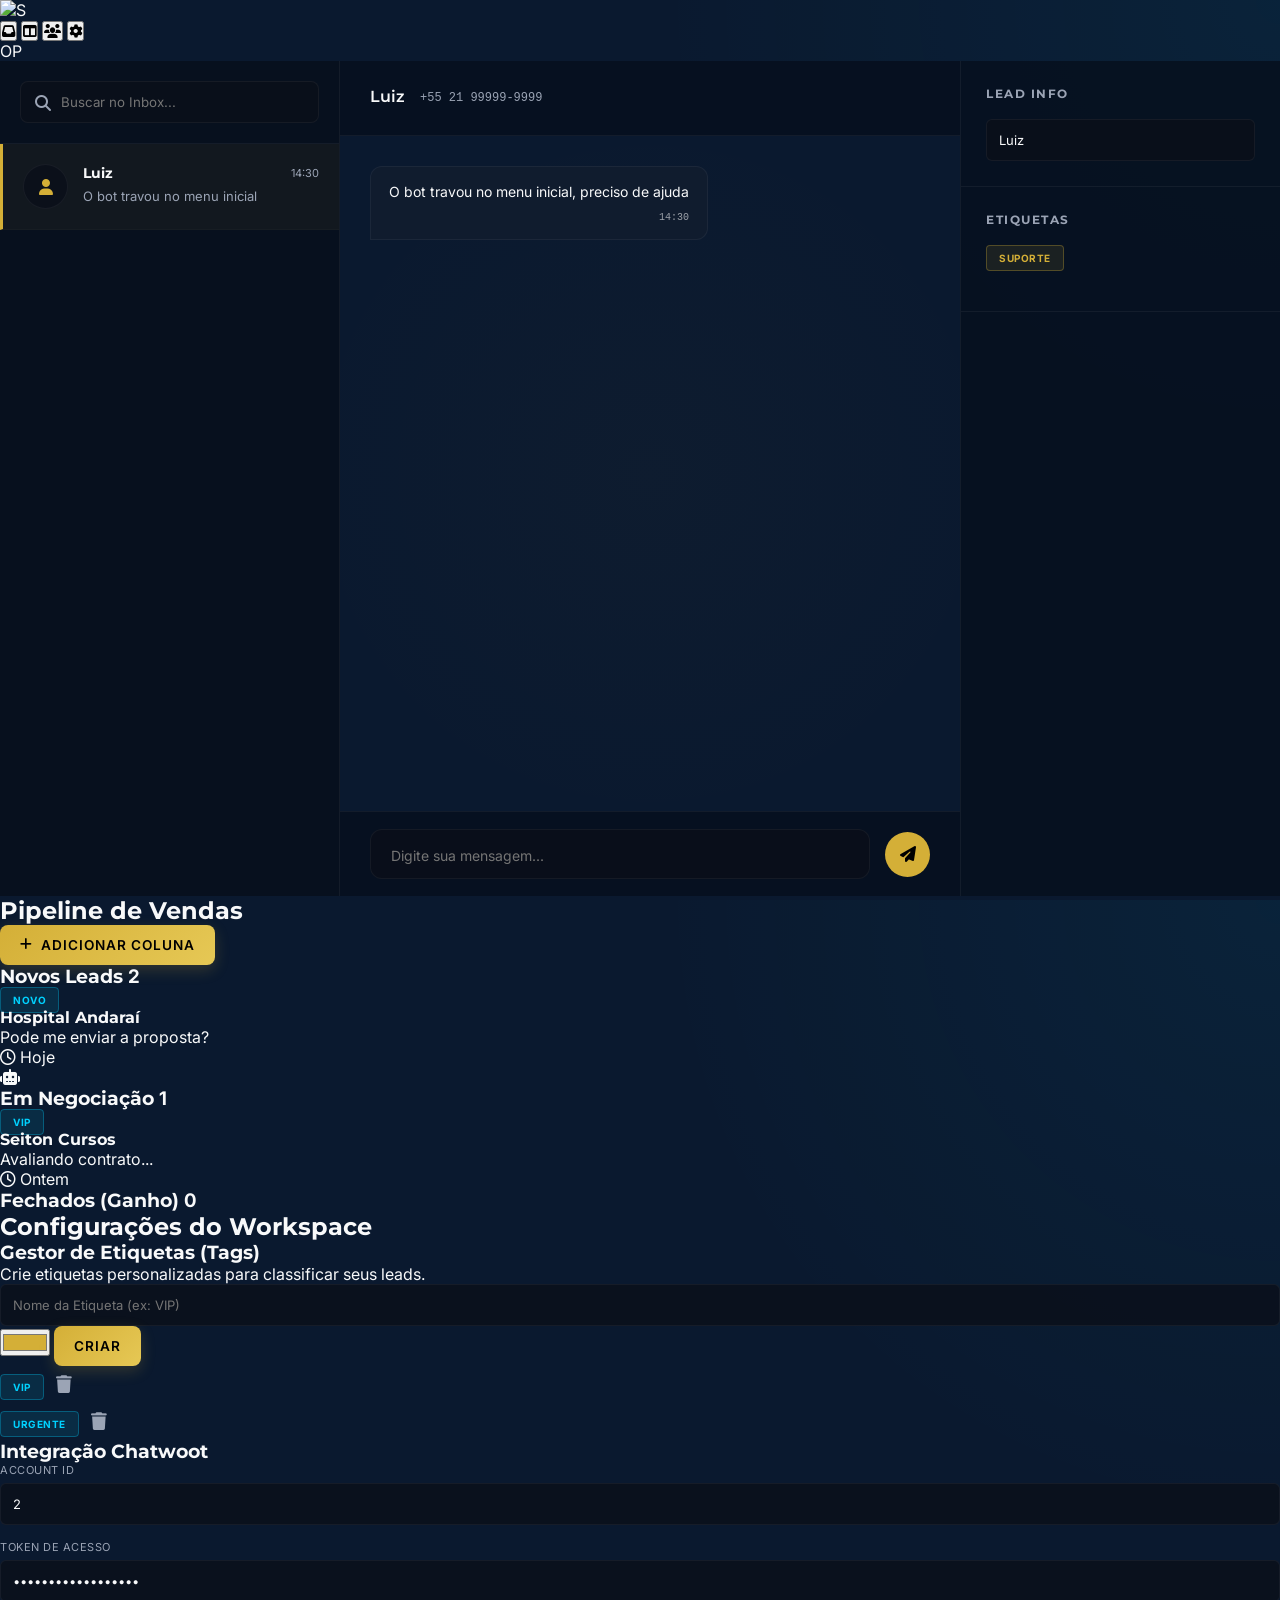
==== commit fbf9992a: "Update index.html" ====
--- a/index.html
+++ b/index.html
@@ -3,107 +3,182 @@
 <head>
     <meta charset="UTF-8">
     <meta name="viewport" content="width=device-width, initial-scale=1.0">
-    <title>Supreme CRM | Atendimento Premium</title>
-    <link rel="stylesheet" href="style.css"> <!-- O seu CSS atual -->
+    <title>Supreme CRM | Enterprise Edition</title>
+    <link rel="stylesheet" href="style.css">
     <link rel="stylesheet" href="https://cdnjs.cloudflare.com/ajax/libs/font-awesome/6.4.0/css/all.min.css">
 </head>
 <body class="crm-body">
 
-    <!-- Navbar Superior -->
-    <header class="crm-navbar">
-        <div class="logo-area">
-            <img src="https://via.placeholder.com/40?text=S" alt="Supreme Logo" class="logo-crm">
-            <span>Supreme CRM</span>
-        </div>
-        <div class="user-status">
-            <span class="status-dot online"></span>
-            <span class="agent-name">Operador Principal</span>
-        </div>
-    </header>
+    <div class="saas-layout">
+        <nav class="saas-sidebar">
+            <div class="saas-logo">
+                <img src="https://via.placeholder.com/40?text=S" alt="S">
+            </div>
+            <div class="saas-menu">
+                <button class="saas-btn active" onclick="switchModule('module-chat')" title="Inbox Omnichannel">
+                    <i class="fas fa-inbox"></i>
+                </button>
+                <button class="saas-btn" onclick="switchModule('module-kanban')" title="Funil de Vendas (Kanban)">
+                    <i class="fas fa-columns"></i>
+                </button>
+                <button class="saas-btn" onclick="switchModule('module-contacts')" title="Base de Contatos">
+                    <i class="fas fa-users"></i>
+                </button>
+                <button class="saas-btn" onclick="switchModule('module-settings')" title="Configurações do Workspace">
+                    <i class="fas fa-cog"></i>
+                </button>
+            </div>
+            <div class="saas-profile">
+                <div class="avatar-sm">OP</div>
+            </div>
+        </nav>
 
-    <div class="crm-container">
-        
-        <!-- COLUNA 1: Lista de Conversas -->
-        <aside class="chat-list-column">
-            <div class="search-box">
-                <i class="fas fa-search"></i>
-                <input type="text" placeholder="Buscar cliente ou número...">
-            </div>
+        <div class="saas-content">
             
-            <div class="inbox-filter">
-                <button class="filter-btn active">Abertos</button>
-                <button class="filter-btn">Aguardando</button>
-                <button class="filter-btn">Resolvidos</button>
-            </div>
-
-            <div class="conversations-list" id="chat-list">
-                <!-- Injetado via JS -->
-            </div>
-        </aside>
-
-        <!-- COLUNA 2: Área de Mensagens -->
-        <main class="chat-window-column">
-            
-            <!-- Header do Chat -->
-            <div class="chat-header">
-                <div class="chat-header-info">
-                    <div class="avatar"><i class="fas fa-user"></i></div>
-                    <div>
-                        <h3 id="current-chat-name">Selecione uma conversa</h3>
-                        <p id="current-chat-phone">---</p>
-                    </div>
-                </div>
-                <div class="chat-header-actions">
-                    <button class="btn-icon" title="Encerrar Atendimento"><i class="fas fa-check-circle"></i></button>
+            <div id="module-chat" class="app-module active">
+                <div class="crm-container">
+                    <aside class="chat-list-column">
+                        <div class="search-box">
+                            <i class="fas fa-search"></i>
+                            <input type="text" placeholder="Buscar no Inbox...">
+                        </div>
+                        <div class="conversations-list">
+                            <div class="chat-item active">
+                                <div class="avatar"><i class="fas fa-user"></i></div>
+                                <div class="chat-preview">
+                                    <h4>Luiz <span class="chat-time">14:30</span></h4>
+                                    <p>O bot travou no menu inicial</p>
+                                </div>
+                            </div>
+                        </div>
+                    </aside>
+                    <main class="chat-window-column">
+                        <div class="chat-header">
+                            <div class="chat-header-info">
+                                <h3>Luiz</h3>
+                                <p>+55 21 99999-9999</p>
+                            </div>
+                        </div>
+                        <div class="chat-history">
+                            <div class="message msg-in">O bot travou no menu inicial, preciso de ajuda<span class="msg-time">14:30</span></div>
+                        </div>
+                        <div class="chat-input-area">
+                            <textarea id="msg-input" placeholder="Digite sua mensagem..."></textarea>
+                            <button class="btn-send"><i class="fas fa-paper-plane"></i></button>
+                        </div>
+                    </main>
+                    <aside class="crm-details-column">
+                        <div class="crm-section">
+                            <h3>Lead Info</h3>
+                            <input type="text" class="form-control-sm" value="Luiz" readonly>
+                        </div>
+                        <div class="crm-section">
+                            <h3>Etiquetas</h3>
+                            <div class="tags-container">
+                                <span class="tag warning" style="--tag-color: #f59e0b;">SUPORTE</span>
+                            </div>
+                        </div>
+                    </aside>
                 </div>
             </div>
 
-            <!-- Histórico de Mensagens -->
-            <div class="chat-history" id="chat-history">
-                <div class="empty-state">
-                    <i class="fas fa-comments"></i>
-                    <p>Nenhuma conversa selecionada</p>
+            <div id="module-kanban" class="app-module">
+                <div class="module-header">
+                    <h2>Pipeline de Vendas</h2>
+                    <button class="btn btn-primary"><i class="fas fa-plus"></i> Adicionar Coluna</button>
+                </div>
+                
+                <div class="kanban-board">
+                    <div class="kanban-column">
+                        <div class="kanban-header">
+                            <h3>Novos Leads <span class="badge-count">2</span></h3>
+                        </div>
+                        <div class="kanban-cards">
+                            <div class="k-card" draggable="true">
+                                <div class="k-card-tags">
+                                    <span class="tag" style="--tag-color: #3b82f6;">NOVO</span>
+                                </div>
+                                <h4>Hospital Andaraí</h4>
+                                <p class="k-preview">Pode me enviar a proposta?</p>
+                                <div class="k-card-footer">
+                                    <span class="k-date"><i class="far fa-clock"></i> Hoje</span>
+                                    <div class="avatar-xs"><i class="fas fa-robot"></i></div>
+                                </div>
+                            </div>
+                        </div>
+                    </div>
+
+                    <div class="kanban-column">
+                        <div class="kanban-header" style="border-top-color: var(--primary);">
+                            <h3>Em Negociação <span class="badge-count">1</span></h3>
+                        </div>
+                        <div class="kanban-cards">
+                            <div class="k-card" draggable="true">
+                                <div class="k-card-tags">
+                                    <span class="tag" style="--tag-color: #D4AF37;">VIP</span>
+                                </div>
+                                <h4>Seiton Cursos</h4>
+                                <p class="k-preview">Avaliando contrato...</p>
+                                <div class="k-card-footer">
+                                    <span class="k-date"><i class="far fa-clock"></i> Ontem</span>
+                                </div>
+                            </div>
+                        </div>
+                    </div>
+
+                    <div class="kanban-column">
+                        <div class="kanban-header" style="border-top-color: var(--success);">
+                            <h3>Fechados (Ganho) <span class="badge-count">0</span></h3>
+                        </div>
+                        <div class="kanban-cards">
+                            </div>
+                    </div>
                 </div>
             </div>
 
-            <!-- Input de Mensagem -->
-            <div class="chat-input-area">
-                <button class="btn-attach"><i class="fas fa-paperclip"></i></button>
-                <textarea id="msg-input" placeholder="Digite sua mensagem (Use Shift+Enter para pular linha)..."></textarea>
-                <button class="btn-send" onclick="enviarMensagem()"><i class="fas fa-paper-plane"></i></button>
-            </div>
+            <div id="module-settings" class="app-module">
+                <div class="module-header">
+                    <h2>Configurações do Workspace</h2>
+                </div>
+                
+                <div class="settings-grid">
+                    <div class="settings-card">
+                        <h3>Gestor de Etiquetas (Tags)</h3>
+                        <p class="text-muted">Crie etiquetas personalizadas para classificar seus leads.</p>
+                        
+                        <div class="tag-creator">
+                            <input type="text" class="form-control-sm" placeholder="Nome da Etiqueta (ex: VIP)">
+                            <input type="color" class="color-picker" value="#D4AF37">
+                            <button class="btn btn-primary">Criar</button>
+                        </div>
 
-        </main>
+                        <div class="tag-list mt-20">
+                            <div class="tag-row">
+                                <span class="tag" style="--tag-color: #D4AF37;">VIP</span>
+                                <button class="btn-icon danger"><i class="fas fa-trash"></i></button>
+                            </div>
+                            <div class="tag-row">
+                                <span class="tag" style="--tag-color: #ef4444;">URGENTE</span>
+                                <button class="btn-icon danger"><i class="fas fa-trash"></i></button>
+                            </div>
+                        </div>
+                    </div>
 
-        <!-- COLUNA 3: Ficha CRM (Informações do Cliente) -->
-        <aside class="crm-details-column">
-            <div class="crm-section">
-                <h3>Detalhes do Lead</h3>
-                <div class="crm-field">
-                    <label>Nome</label>
-                    <input type="text" id="crm-name" class="form-control-sm" readonly>
-                </div>
-                <div class="crm-field">
-                    <label>Telefone</label>
-                    <input type="text" id="crm-phone" class="form-control-sm" readonly>
+                    <div class="settings-card">
+                        <h3>Integração Chatwoot</h3>
+                        <div class="crm-field">
+                            <label>Account ID</label>
+                            <input type="text" class="form-control-sm" value="2" readonly>
+                        </div>
+                        <div class="crm-field">
+                            <label>Token de Acesso</label>
+                            <input type="password" class="form-control-sm" value="******************">
+                        </div>
+                    </div>
                 </div>
             </div>
 
-            <div class="crm-section">
-                <h3>Etiquetas (Chatwoot)</h3>
-                <div class="tags-container" id="crm-tags">
-                    <!-- Etiquetas renderizadas aqui -->
-                </div>
-                <button class="btn-add-tag"><i class="fas fa-plus"></i> Adicionar Etiqueta</button>
-            </div>
-
-            <div class="crm-section">
-                <h3>Anotações Internas</h3>
-                <textarea class="form-control-sm" placeholder="Anotações visíveis apenas para a equipe..."></textarea>
-                <button class="btn-save-note">Salvar Nota</button>
-            </div>
-        </aside>
-
+        </div>
     </div>
 
     <script src="app.js"></script>
--- a/style.css
+++ b/style.css
@@ -1,75 +1,234 @@
-/* Layout Principal do CRM */
-.crm-body { height: 100vh; display: flex; flex-direction: column; overflow: hidden; }
-.crm-navbar { height: 60px; background: var(--sidebar-bg); border-bottom: 1px solid var(--border-color); display: flex; justify-content: space-between; align-items: center; padding: 0 30px; }
-.logo-area { display: flex; align-items: center; gap: 15px; font-weight: 700; color: var(--primary); letter-spacing: 1px; }
-.logo-crm { height: 30px; mix-blend-mode: screen; }
-.user-status { display: flex; align-items: center; gap: 10px; font-size: 13px; color: var(--text-light); }
+@import url('https://fonts.googleapis.com/css2?family=Inter:wght@300;400;500;600&family=Montserrat:wght@400;500;600;700;800&display=swap');
+
+/* ==========================================================================
+   SUPREME TECH - MASTER CSS (CRM & DASHBOARD)
+   ========================================================================== */
+
+:root {
+    /* PALETA HIGH-TICKET SUPREME TECH */
+    --bg-dark: #0A192F;         /* Azul Abissal */
+    --sidebar-bg: rgba(7, 16, 30, 0.85); /* Vidro Escuro */
+    --card-bg: rgba(20, 30, 48, 0.6); /* Vidro Escuro Painéis */
+    --input-bg: rgba(10, 15, 25, 0.8); /* Fundo Input */
+    
+    --primary: #D4AF37;         /* Dourado Supreme */
+    --primary-hover: #b5952f;   
+    --accent: #00D2FF;          /* Ciano Neon */
+    
+    --text-light: #F8F9FA;      /* Branco Puro */
+    --text-muted: #9BA4B5;      /* Cinza Azulado */
+    
+    --border-color: rgba(255, 255, 255, 0.05); 
+    --glass-border: rgba(212, 175, 55, 0.2);
+    
+    --danger: #ef4444;
+    --success: #10b981;
+    --whatsapp: #25d366; 
+}
+
+/* ================= RESET E TIPOGRAFIA ================= */
+* {
+    margin: 0; 
+    padding: 0; 
+    box-sizing: border-box;
+    font-family: 'Inter', sans-serif;
+    -webkit-font-smoothing: antialiased;
+}
+
+h1, h2, h3, h4, h5, h6 {
+    font-family: 'Montserrat', sans-serif;
+}
+
+body { 
+    background-color: var(--bg-dark); 
+    color: var(--text-light); 
+    overflow: hidden; /* Previne scroll duplo no CRM */
+    background-image: radial-gradient(circle at top right, rgba(0, 210, 255, 0.05), transparent 40%);
+}
+
+/* ================= SCROLLBAR ELEGANTE ================= */
+::-webkit-scrollbar { width: 6px; }
+::-webkit-scrollbar-track { background: transparent; }
+::-webkit-scrollbar-thumb { background: rgba(212, 175, 55, 0.2); border-radius: 10px; }
+::-webkit-scrollbar-thumb:hover { background: var(--primary); }
+
+/* ================= BOTÕES E INPUTS GERAIS ================= */
+.btn { 
+    border: none; padding: 12px 20px; border-radius: 8px; cursor: pointer; 
+    font-weight: 600; transition: all 0.3s; text-transform: uppercase; 
+    letter-spacing: 1px; font-size: 0.85rem; display: inline-flex; align-items: center; justify-content: center; gap: 8px;
+}
+.btn-primary { 
+    background: linear-gradient(135deg, var(--primary), #e6c855); 
+    color: #000; box-shadow: 0 5px 15px rgba(212, 175, 55, 0.2);
+}
+.btn-primary:hover { transform: translateY(-2px); box-shadow: 0 8px 20px rgba(212, 175, 55, 0.4); }
+
+.form-control-sm { 
+    width: 100%; background: var(--input-bg); border: 1px solid var(--border-color); 
+    color: var(--text-light); padding: 12px; border-radius: 6px; font-size: 13px; outline: none; transition: 0.3s;
+}
+.form-control-sm:focus { border-color: var(--primary); box-shadow: 0 0 10px rgba(212, 175, 55, 0.1); }
+
+/* ================= ESTRUTURA DO CRM (3 COLUNAS) ================= */
+.crm-body { height: 100vh; display: flex; flex-direction: column; }
+
+/* Navbar Superior */
+.crm-navbar { 
+    height: 65px; background: var(--sidebar-bg); backdrop-filter: blur(10px);
+    border-bottom: 1px solid var(--border-color); display: flex; 
+    justify-content: space-between; align-items: center; padding: 0 25px; z-index: 10;
+}
+.logo-area { display: flex; align-items: center; gap: 12px; font-weight: 800; color: var(--primary); letter-spacing: 1px; font-family: 'Montserrat', sans-serif; font-size: 1.1rem;}
+.logo-crm { height: 28px; mix-blend-mode: screen; }
+.user-status { display: flex; align-items: center; gap: 10px; font-size: 13px; color: var(--text-light); font-weight: 500;}
 .status-dot { width: 10px; height: 10px; border-radius: 50%; }
 .status-dot.online { background: var(--success); box-shadow: 0 0 10px var(--success); }
 
-/* Grid de 3 Colunas */
-.crm-container { display: flex; flex: 1; height: calc(100vh - 60px); }
-
-/* COLUNA 1: Lista de Chats */
-.chat-list-column { width: 320px; background: rgba(7, 16, 30, 0.95); border-right: 1px solid var(--border-color); display: flex; flex-direction: column; }
+/* Container Principal */
+.crm-container { display: flex; flex: 1; height: calc(100vh - 65px); }
+
+/* ================= COLUNA 1: LISTA DE CHATS ================= */
+.chat-list-column { 
+    width: 340px; background: rgba(7, 16, 30, 0.95); 
+    border-right: 1px solid var(--border-color); display: flex; flex-direction: column; 
+}
 .search-box { padding: 20px; position: relative; border-bottom: 1px solid var(--border-color); }
-.search-box input { width: 100%; background: var(--input-bg); border: 1px solid var(--border-color); padding: 12px 15px 12px 40px; border-radius: 8px; color: #fff; }
+.search-box input { 
+    width: 100%; background: var(--input-bg); border: 1px solid var(--border-color); 
+    padding: 12px 15px 12px 40px; border-radius: 8px; color: #fff; outline: none; transition: 0.3s;
+}
+.search-box input:focus { border-color: var(--accent); }
 .search-box i { position: absolute; left: 35px; top: 34px; color: var(--text-muted); }
+
 .inbox-filter { display: flex; border-bottom: 1px solid var(--border-color); }
-.filter-btn { flex: 1; background: transparent; border: none; color: var(--text-muted); padding: 15px 0; cursor: pointer; font-size: 12px; text-transform: uppercase; font-weight: 600; transition: 0.3s; }
-.filter-btn.active { color: var(--primary); border-bottom: 2px solid var(--primary); }
+.filter-btn { 
+    flex: 1; background: transparent; border: none; color: var(--text-muted); 
+    padding: 15px 0; cursor: pointer; font-size: 11px; text-transform: uppercase; 
+    font-weight: 700; letter-spacing: 1px; transition: 0.3s; 
+}
+.filter-btn.active { color: var(--primary); border-bottom: 2px solid var(--primary); background: rgba(212, 175, 55, 0.05);}
+.filter-btn:hover { color: var(--text-light); }
+
 .conversations-list { flex: 1; overflow-y: auto; }
 
-/* Item da Lista de Conversa */
+/* Item Individual da Lista */
 .chat-item { display: flex; gap: 15px; padding: 20px; border-bottom: 1px solid rgba(255,255,255,0.02); cursor: pointer; transition: 0.2s; }
-.chat-item:hover, .chat-item.active { background: rgba(0, 210, 255, 0.05); }
-.chat-item.active { border-left: 3px solid var(--primary); }
-.avatar { width: 45px; height: 45px; border-radius: 50%; background: var(--input-bg); display: flex; justify-content: center; align-items: center; border: 1px solid var(--border-color); color: var(--primary); }
+.chat-item:hover { background: rgba(0, 210, 255, 0.03); }
+.chat-item.active { background: rgba(212, 175, 55, 0.05); border-left: 3px solid var(--primary); }
+.avatar { 
+    width: 45px; height: 45px; border-radius: 50%; background: var(--input-bg); 
+    display: flex; justify-content: center; align-items: center; 
+    border: 1px solid var(--border-color); color: var(--primary); flex-shrink: 0;
+}
 .chat-preview { flex: 1; overflow: hidden; }
-.chat-preview h4 { margin: 0 0 5px 0; font-size: 14px; color: var(--text-light); display: flex; justify-content: space-between; }
-.chat-time { font-size: 11px; color: var(--text-muted); font-weight: 400; }
+.chat-preview h4 { margin: 0 0 6px 0; font-size: 14px; color: var(--text-light); display: flex; justify-content: space-between; align-items: center;}
+.chat-time { font-size: 11px; color: var(--text-muted); font-weight: 400; font-family: 'Inter', sans-serif;}
 .chat-preview p { margin: 0; font-size: 13px; color: var(--text-muted); white-space: nowrap; overflow: hidden; text-overflow: ellipsis; }
 
-/* COLUNA 2: Janela de Chat */
+/* ================= COLUNA 2: JANELA DO CHAT ================= */
 .chat-window-column { flex: 1; display: flex; flex-direction: column; background: var(--bg-dark); position: relative; }
-.chat-header { height: 75px; background: var(--sidebar-bg); border-bottom: 1px solid var(--border-color); display: flex; justify-content: space-between; align-items: center; padding: 0 30px; }
+
+.chat-header { 
+    height: 75px; background: var(--sidebar-bg); backdrop-filter: blur(10px);
+    border-bottom: 1px solid var(--border-color); display: flex; 
+    justify-content: space-between; align-items: center; padding: 0 30px; 
+}
 .chat-header-info { display: flex; align-items: center; gap: 15px; }
-.chat-header-info h3 { margin: 0; font-size: 16px; }
-.chat-header-info p { margin: 0; font-size: 12px; color: var(--text-muted); }
-.btn-icon { background: transparent; border: none; color: var(--text-muted); font-size: 18px; cursor: pointer; transition: 0.3s; }
-.btn-icon:hover { color: var(--danger); }
-
-/* Histórico e Balões */
-.chat-history { flex: 1; padding: 30px; overflow-y: auto; display: flex; flex-direction: column; gap: 15px; background-image: radial-gradient(circle at center, rgba(212, 175, 55, 0.03), transparent 70%); }
+.chat-header-info h3 { margin: 0 0 4px 0; font-size: 16px; font-weight: 600;}
+.chat-header-info p { margin: 0; font-size: 12px; color: var(--text-muted); font-family: monospace;}
+.chat-header-actions { display: flex; gap: 15px; }
+.btn-icon { background: transparent; border: none; color: var(--text-muted); font-size: 18px; cursor: pointer; transition: 0.3s; padding: 8px; border-radius: 8px;}
+.btn-icon:hover { color: var(--primary); background: rgba(255,255,255,0.05);}
+.btn-icon.danger:hover { color: var(--danger); background: rgba(239, 68, 68, 0.1);}
+
+/* Histórico e Balões de Mensagem */
+.chat-history { 
+    flex: 1; padding: 30px; overflow-y: auto; display: flex; flex-direction: column; gap: 15px; 
+    background-image: radial-gradient(circle at center, rgba(212, 175, 55, 0.02), transparent 80%); 
+}
 .empty-state { margin: auto; text-align: center; color: var(--border-color); }
-.empty-state i { font-size: 4rem; margin-bottom: 15px; }
-.message { max-width: 65%; padding: 12px 18px; border-radius: 12px; font-size: 14px; line-height: 1.5; position: relative; }
-.msg-time { display: block; font-size: 10px; margin-top: 8px; text-align: right; opacity: 0.7; }
-/* Mensagem Cliente */
-.msg-in { background: var(--card-bg); align-self: flex-start; border-bottom-left-radius: 0; border: 1px solid var(--border-color); }
-/* Mensagem Agente/Bot */
-.msg-out { background: linear-gradient(135deg, rgba(212, 175, 55, 0.15), rgba(212, 175, 55, 0.05)); align-self: flex-end; border-bottom-right-radius: 0; border: 1px solid var(--glass-border); color: var(--text-light); }
-
-/* Input de Texto */
-.chat-input-area { min-height: 80px; background: var(--sidebar-bg); border-top: 1px solid var(--border-color); display: flex; align-items: center; padding: 15px 30px; gap: 15px; }
-#msg-input { flex: 1; background: var(--input-bg); border: 1px solid var(--border-color); border-radius: 20px; padding: 15px 20px; color: #fff; resize: none; height: 50px; font-family: inherit; }
-#msg-input:focus { outline: none; border-color: var(--primary); }
-.btn-attach, .btn-send { width: 45px; height: 45px; border-radius: 50%; border: none; display: flex; justify-content: center; align-items: center; cursor: pointer; transition: 0.3s; }
+.empty-state i { font-size: 4rem; margin-bottom: 20px; color: rgba(255,255,255,0.05);}
+.empty-state p { color: var(--text-muted); font-size: 14px; letter-spacing: 1px;}
+
+.message { max-width: 70%; padding: 14px 18px; border-radius: 12px; font-size: 14px; line-height: 1.5; position: relative; word-wrap: break-word;}
+.msg-time { display: block; font-size: 10px; margin-top: 8px; text-align: right; opacity: 0.6; font-family: monospace;}
+
+/* Mensagem Cliente (Recebida) */
+.msg-in { 
+    background: var(--card-bg); align-self: flex-start; 
+    border-bottom-left-radius: 0; border: 1px solid var(--border-color); 
+}
+/* Mensagem Agente/Supreminho (Enviada) */
+.msg-out { 
+    background: linear-gradient(135deg, rgba(212, 175, 55, 0.12), rgba(212, 175, 55, 0.05)); 
+    align-self: flex-end; border-bottom-right-radius: 0; border: 1px solid var(--glass-border); color: var(--text-light); 
+}
+
+/* Área de Digitação */
+.chat-input-area { 
+    min-height: 85px; background: var(--sidebar-bg); backdrop-filter: blur(10px);
+    border-top: 1px solid var(--border-color); display: flex; align-items: center; padding: 15px 30px; gap: 15px; 
+}
+#msg-input { 
+    flex: 1; background: var(--input-bg); border: 1px solid var(--border-color); 
+    border-radius: 12px; padding: 15px 20px; color: #fff; resize: none; height: 50px; 
+    font-family: inherit; font-size: 14px; line-height: 1.5; outline: none; transition: 0.3s;
+}
+#msg-input:focus { border-color: var(--primary); box-shadow: 0 0 10px rgba(212, 175, 55, 0.1);}
+.btn-attach, .btn-send { 
+    width: 45px; height: 45px; border-radius: 50%; border: none; display: flex; 
+    justify-content: center; align-items: center; cursor: pointer; transition: 0.3s; flex-shrink: 0;
+}
 .btn-attach { background: transparent; color: var(--text-muted); font-size: 20px; }
-.btn-attach:hover { color: var(--primary); }
-.btn-send { background: var(--primary); color: #000; font-size: 18px; }
-.btn-send:hover { transform: scale(1.1); box-shadow: 0 0 15px rgba(212, 175, 55, 0.4); }
-
-/* COLUNA 3: CRM Details */
-.crm-details-column { width: 320px; background: var(--sidebar-bg); border-left: 1px solid var(--border-color); display: flex; flex-direction: column; overflow-y: auto; }
+.btn-attach:hover { color: var(--primary); background: rgba(255,255,255,0.05);}
+.btn-send { background: var(--primary); color: #000; font-size: 16px; }
+.btn-send:hover { transform: scale(1.05); box-shadow: 0 0 15px rgba(212, 175, 55, 0.4); }
+
+/* ================= COLUNA 3: CRM DETAILS ================= */
+.crm-details-column { 
+    width: 320px; background: var(--sidebar-bg); border-left: 1px solid var(--border-color); 
+    display: flex; flex-direction: column; overflow-y: auto; 
+}
 .crm-section { padding: 25px; border-bottom: 1px solid var(--border-color); }
-.crm-section h3 { font-size: 13px; color: var(--text-muted); margin: 0 0 15px 0; letter-spacing: 1px; text-transform: uppercase; }
+.crm-section h3 { font-size: 12px; color: var(--text-muted); margin: 0 0 18px 0; letter-spacing: 1.5px; text-transform: uppercase; font-weight: 700;}
 .crm-field { margin-bottom: 15px; }
-.crm-field label { display: block; font-size: 11px; color: var(--text-muted); margin-bottom: 5px; }
-.form-control-sm { width: 100%; background: var(--input-bg); border: 1px solid var(--border-color); color: var(--text-light); padding: 10px; border-radius: 6px; font-size: 13px; }
+.crm-field label { display: block; font-size: 11px; color: var(--text-muted); margin-bottom: 6px; text-transform: uppercase; letter-spacing: 0.5px;}
+
+/* Etiquetas do Chatwoot */
 .tags-container { display: flex; flex-wrap: wrap; gap: 8px; margin-bottom: 15px; }
-.tag { background: rgba(0, 210, 255, 0.1); border: 1px solid var(--accent); color: var(--accent); padding: 5px 10px; border-radius: 4px; font-size: 11px; font-weight: 600; text-transform: uppercase; }
-.btn-add-tag { background: transparent; border: 1px dashed var(--text-muted); color: var(--text-muted); width: 100%; padding: 8px; border-radius: 6px; font-size: 12px; cursor: pointer; }
-.btn-add-tag:hover { border-color: var(--primary); color: var(--primary); }
-.btn-save-note { background: rgba(212, 175, 55, 0.1); color: var(--primary); border: 1px solid var(--primary); width: 100%; padding: 10px; border-radius: 6px; margin-top: 10px; cursor: pointer; font-weight: 600; transition: 0.3s; }
+.tag { 
+    background: rgba(0, 210, 255, 0.1); border: 1px solid rgba(0, 210, 255, 0.3); 
+    color: var(--accent); padding: 6px 12px; border-radius: 4px; font-size: 10px; 
+    font-weight: 700; text-transform: uppercase; letter-spacing: 0.5px;
+}
+.tag.danger { background: rgba(239, 68, 68, 0.1); border-color: rgba(239, 68, 68, 0.3); color: var(--danger); }
+.tag.warning { background: rgba(212, 175, 55, 0.1); border-color: rgba(212, 175, 55, 0.3); color: var(--primary); }
+
+.btn-add-tag { 
+    background: transparent; border: 1px dashed var(--border-color); color: var(--text-muted); 
+    width: 100%; padding: 10px; border-radius: 6px; font-size: 12px; cursor: pointer; transition: 0.3s; font-weight: 600;
+}
+.btn-add-tag:hover { border-color: var(--primary); color: var(--primary); background: rgba(212, 175, 55, 0.05);}
+
+/* Anotações Internas */
+.note-area { resize: vertical; min-height: 100px; margin-bottom: 10px; }
+.btn-save-note { 
+    background: rgba(212, 175, 55, 0.1); color: var(--primary); border: 1px solid var(--primary); 
+    width: 100%; padding: 12px; border-radius: 6px; cursor: pointer; font-weight: 600; transition: 0.3s; font-size: 12px; text-transform: uppercase; letter-spacing: 1px;
+}
 .btn-save-note:hover { background: var(--primary); color: #000; }
+
+/* ================= RESPONSIVIDADE (MOBILE) ================= */
+@media (max-width: 1024px) {
+    .crm-details-column { display: none; /* Oculta a 3ª coluna em tablets */ }
+}
+
+@media (max-width: 768px) {
+    .crm-container { flex-direction: column; }
+    .chat-list-column { width: 100%; height: 40vh; border-right: none; border-bottom: 1px solid var(--border-color); }
+    .chat-window-column { height: 60vh; }
+    .chat-header { padding: 0 15px; }
+    .chat-input-area { padding: 10px 15px; }
+    #msg-input { padding: 12px 15px; font-size: 13px; }
+}
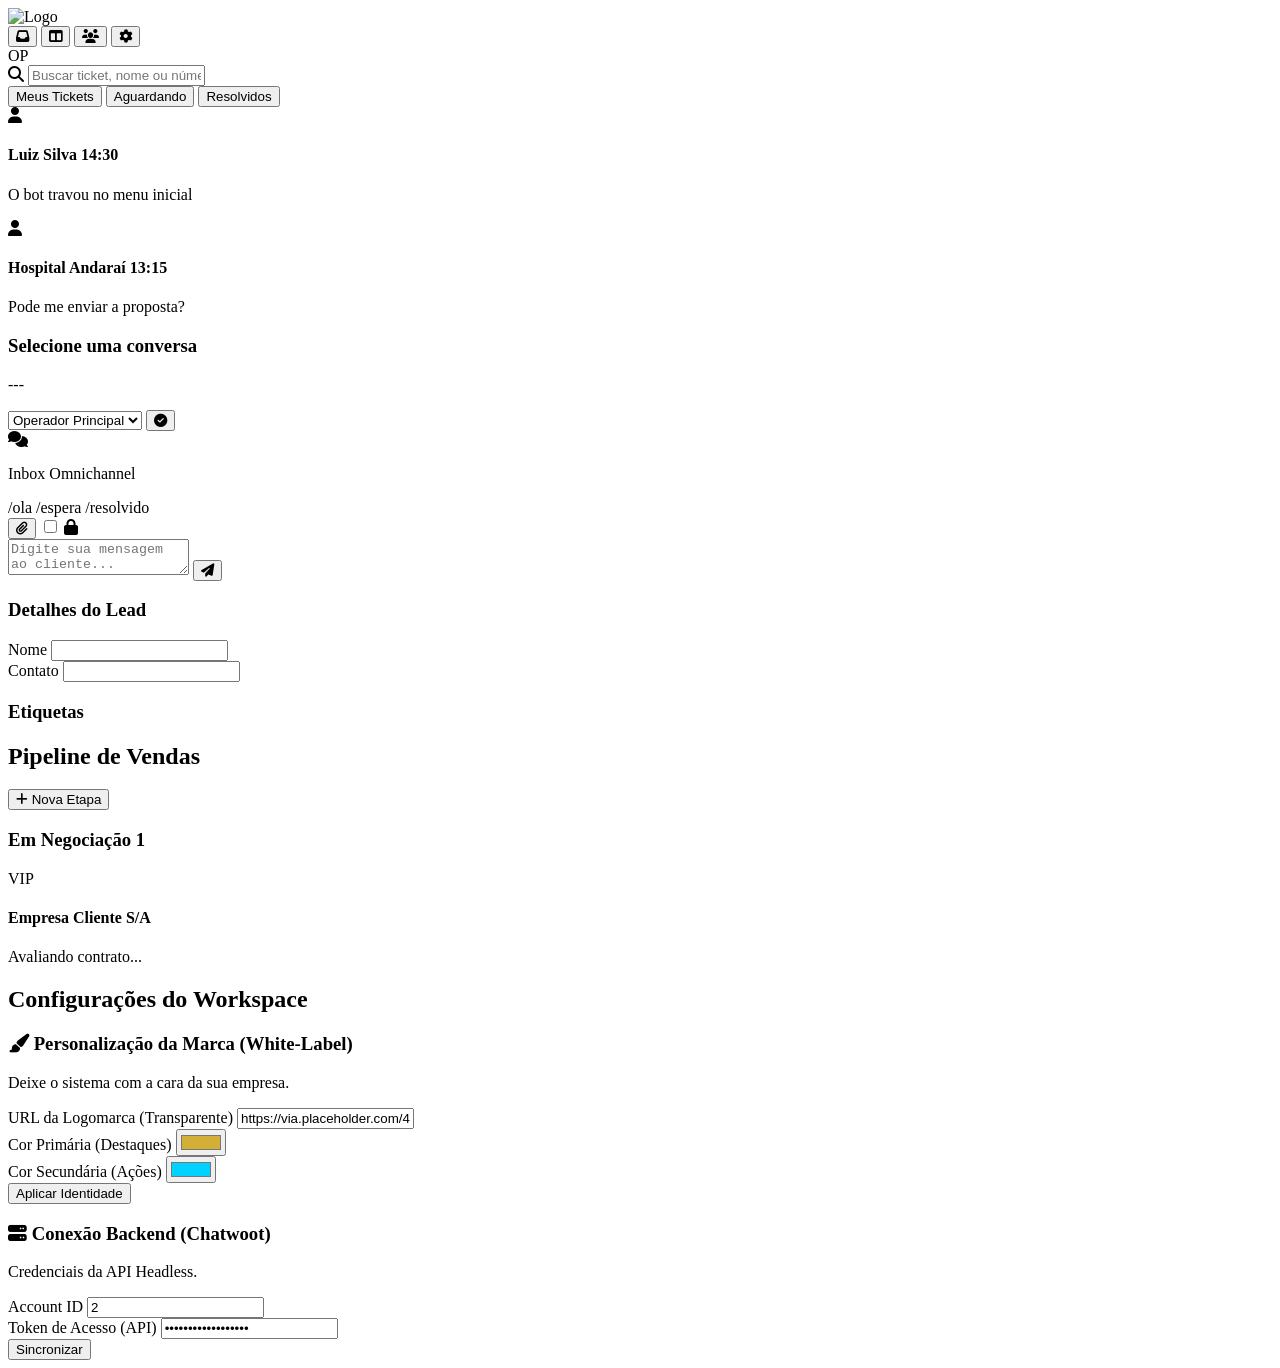
==== commit c2004c45: "Update index.html" ====
--- a/index.html
+++ b/index.html
@@ -3,8 +3,8 @@
 <head>
     <meta charset="UTF-8">
     <meta name="viewport" content="width=device-width, initial-scale=1.0">
-    <title>Supreme CRM | Enterprise Edition</title>
-    <link rel="stylesheet" href="style.css">
+    <title>Supreme CRM | Enterprise Omni-channel</title>
+    <link rel="stylesheet" href="crm.css">
     <link rel="stylesheet" href="https://cdnjs.cloudflare.com/ajax/libs/font-awesome/6.4.0/css/all.min.css">
 </head>
 <body class="crm-body">
@@ -12,7 +12,7 @@
     <div class="saas-layout">
         <nav class="saas-sidebar">
             <div class="saas-logo">
-                <img src="https://via.placeholder.com/40?text=S" alt="S">
+                <img id="client-logo-sidebar" src="https://via.placeholder.com/40?text=S" alt="Logo">
             </div>
             <div class="saas-menu">
                 <button class="saas-btn active" onclick="switchModule('module-chat')" title="Inbox Omnichannel">
@@ -24,12 +24,12 @@
                 <button class="saas-btn" onclick="switchModule('module-contacts')" title="Base de Contatos">
                     <i class="fas fa-users"></i>
                 </button>
-                <button class="saas-btn" onclick="switchModule('module-settings')" title="Configurações do Workspace">
+                <button class="saas-btn" onclick="switchModule('module-settings')" title="Configurações e White-Label">
                     <i class="fas fa-cog"></i>
                 </button>
             </div>
             <div class="saas-profile">
-                <div class="avatar-sm">OP</div>
+                <div class="avatar-sm" id="user-initials">OP</div>
             </div>
         </nav>
 
@@ -40,43 +40,75 @@
                     <aside class="chat-list-column">
                         <div class="search-box">
                             <i class="fas fa-search"></i>
-                            <input type="text" placeholder="Buscar no Inbox...">
+                            <input type="text" placeholder="Buscar ticket, nome ou número...">
                         </div>
-                        <div class="conversations-list">
-                            <div class="chat-item active">
-                                <div class="avatar"><i class="fas fa-user"></i></div>
-                                <div class="chat-preview">
-                                    <h4>Luiz <span class="chat-time">14:30</span></h4>
-                                    <p>O bot travou no menu inicial</p>
-                                </div>
+                        <div class="inbox-filter">
+                            <button class="filter-btn active">Meus Tickets</button>
+                            <button class="filter-btn">Aguardando</button>
+                            <button class="filter-btn">Resolvidos</button>
+                        </div>
+                        <div class="conversations-list" id="chat-list">
                             </div>
-                        </div>
                     </aside>
+
                     <main class="chat-window-column">
                         <div class="chat-header">
                             <div class="chat-header-info">
-                                <h3>Luiz</h3>
-                                <p>+55 21 99999-9999</p>
+                                <h3 id="current-chat-name">Selecione uma conversa</h3>
+                                <p id="current-chat-phone">---</p>
+                            </div>
+                            <div class="chat-header-actions">
+                                <select class="form-control-sm assign-select" title="Atribuir Agente">
+                                    <option value="unassigned">Não Atribuído</option>
+                                    <option value="agent1" selected>Operador Principal</option>
+                                    <option value="agent2">Suporte N2</option>
+                                </select>
+                                <button class="btn-icon danger" title="Resolver Ticket"><i class="fas fa-check-circle"></i></button>
                             </div>
                         </div>
-                        <div class="chat-history">
-                            <div class="message msg-in">O bot travou no menu inicial, preciso de ajuda<span class="msg-time">14:30</span></div>
+                        
+                        <div class="chat-history" id="chat-history">
+                            <div class="empty-state">
+                                <i class="fas fa-comments"></i>
+                                <p>Inbox Omnichannel</p>
+                            </div>
                         </div>
-                        <div class="chat-input-area">
-                            <textarea id="msg-input" placeholder="Digite sua mensagem..."></textarea>
-                            <button class="btn-send"><i class="fas fa-paper-plane"></i></button>
+
+                        <div class="macros-bar">
+                            <span class="macro-tag" onclick="insertMacro('Olá! Como posso ajudar hoje?')">/ola</span>
+                            <span class="macro-tag" onclick="insertMacro('Aguarde um momento enquanto verifico o sistema.')">/espera</span>
+                            <span class="macro-tag" onclick="insertMacro('Seu problema foi resolvido. Podemos fechar o chamado?')">/resolvido</span>
+                        </div>
+
+                        <div class="chat-input-area" id="input-area">
+                            <div class="input-tools">
+                                <button class="btn-attach" title="Anexar Arquivo"><i class="fas fa-paperclip"></i></button>
+                                <label class="toggle-internal" title="Alternar para Nota Interna (Invisível para o cliente)">
+                                    <input type="checkbox" id="toggle-note" onchange="toggleInternalNote()">
+                                    <i class="fas fa-lock"></i>
+                                </label>
+                            </div>
+                            <textarea id="msg-input" placeholder="Digite sua mensagem ao cliente..."></textarea>
+                            <button class="btn-send" id="btn-send" onclick="enviarMensagem()"><i class="fas fa-paper-plane"></i></button>
                         </div>
                     </main>
+
                     <aside class="crm-details-column">
                         <div class="crm-section">
-                            <h3>Lead Info</h3>
-                            <input type="text" class="form-control-sm" value="Luiz" readonly>
+                            <h3>Detalhes do Lead</h3>
+                            <div class="crm-field">
+                                <label>Nome</label>
+                                <input type="text" id="crm-name" class="form-control-sm" readonly>
+                            </div>
+                            <div class="crm-field">
+                                <label>Contato</label>
+                                <input type="text" id="crm-phone" class="form-control-sm" readonly>
+                            </div>
                         </div>
                         <div class="crm-section">
                             <h3>Etiquetas</h3>
-                            <div class="tags-container">
-                                <span class="tag warning" style="--tag-color: #f59e0b;">SUPORTE</span>
-                            </div>
+                            <div class="tags-container" id="crm-tags">
+                                </div>
                         </div>
                     </aside>
                 </div>
@@ -85,53 +117,20 @@
             <div id="module-kanban" class="app-module">
                 <div class="module-header">
                     <h2>Pipeline de Vendas</h2>
-                    <button class="btn btn-primary"><i class="fas fa-plus"></i> Adicionar Coluna</button>
+                    <button class="btn btn-primary"><i class="fas fa-plus"></i> Nova Etapa</button>
                 </div>
-                
                 <div class="kanban-board">
                     <div class="kanban-column">
                         <div class="kanban-header">
-                            <h3>Novos Leads <span class="badge-count">2</span></h3>
-                        </div>
-                        <div class="kanban-cards">
-                            <div class="k-card" draggable="true">
-                                <div class="k-card-tags">
-                                    <span class="tag" style="--tag-color: #3b82f6;">NOVO</span>
-                                </div>
-                                <h4>Hospital Andaraí</h4>
-                                <p class="k-preview">Pode me enviar a proposta?</p>
-                                <div class="k-card-footer">
-                                    <span class="k-date"><i class="far fa-clock"></i> Hoje</span>
-                                    <div class="avatar-xs"><i class="fas fa-robot"></i></div>
-                                </div>
-                            </div>
-                        </div>
-                    </div>
-
-                    <div class="kanban-column">
-                        <div class="kanban-header" style="border-top-color: var(--primary);">
                             <h3>Em Negociação <span class="badge-count">1</span></h3>
                         </div>
                         <div class="kanban-cards">
                             <div class="k-card" draggable="true">
-                                <div class="k-card-tags">
-                                    <span class="tag" style="--tag-color: #D4AF37;">VIP</span>
-                                </div>
-                                <h4>Seiton Cursos</h4>
+                                <div class="k-card-tags"><span class="tag" style="--tag-color: var(--primary);">VIP</span></div>
+                                <h4>Empresa Cliente S/A</h4>
                                 <p class="k-preview">Avaliando contrato...</p>
-                                <div class="k-card-footer">
-                                    <span class="k-date"><i class="far fa-clock"></i> Ontem</span>
-                                </div>
                             </div>
                         </div>
-                    </div>
-
-                    <div class="kanban-column">
-                        <div class="kanban-header" style="border-top-color: var(--success);">
-                            <h3>Fechados (Ganho) <span class="badge-count">0</span></h3>
-                        </div>
-                        <div class="kanban-cards">
-                            </div>
                     </div>
                 </div>
             </div>
@@ -142,39 +141,44 @@
                 </div>
                 
                 <div class="settings-grid">
-                    <div class="settings-card">
-                        <h3>Gestor de Etiquetas (Tags)</h3>
-                        <p class="text-muted">Crie etiquetas personalizadas para classificar seus leads.</p>
+                    
+                    <div class="settings-card white-label-card">
+                        <h3><i class="fas fa-paint-brush"></i> Personalização da Marca (White-Label)</h3>
+                        <p class="text-muted">Deixe o sistema com a cara da sua empresa.</p>
                         
-                        <div class="tag-creator">
-                            <input type="text" class="form-control-sm" placeholder="Nome da Etiqueta (ex: VIP)">
-                            <input type="color" class="color-picker" value="#D4AF37">
-                            <button class="btn btn-primary">Criar</button>
+                        <div class="crm-field">
+                            <label>URL da Logomarca (Transparente)</label>
+                            <input type="text" id="wl-logo" class="form-control-sm" placeholder="https://site.com/logo.png" value="https://via.placeholder.com/40?text=S">
                         </div>
-
-                        <div class="tag-list mt-20">
-                            <div class="tag-row">
-                                <span class="tag" style="--tag-color: #D4AF37;">VIP</span>
-                                <button class="btn-icon danger"><i class="fas fa-trash"></i></button>
+                        
+                        <div class="color-pickers-row">
+                            <div class="crm-field">
+                                <label>Cor Primária (Destaques)</label>
+                                <input type="color" id="wl-primary" class="color-picker-lg" value="#D4AF37">
                             </div>
-                            <div class="tag-row">
-                                <span class="tag" style="--tag-color: #ef4444;">URGENTE</span>
-                                <button class="btn-icon danger"><i class="fas fa-trash"></i></button>
+                            <div class="crm-field">
+                                <label>Cor Secundária (Ações)</label>
+                                <input type="color" id="wl-accent" class="color-picker-lg" value="#00D2FF">
                             </div>
                         </div>
+                        
+                        <button class="btn btn-primary mt-20" onclick="applyWhiteLabel()">Aplicar Identidade</button>
                     </div>
 
                     <div class="settings-card">
-                        <h3>Integração Chatwoot</h3>
+                        <h3><i class="fas fa-server"></i> Conexão Backend (Chatwoot)</h3>
+                        <p class="text-muted">Credenciais da API Headless.</p>
                         <div class="crm-field">
                             <label>Account ID</label>
-                            <input type="text" class="form-control-sm" value="2" readonly>
+                            <input type="text" class="form-control-sm" value="2">
                         </div>
                         <div class="crm-field">
-                            <label>Token de Acesso</label>
+                            <label>Token de Acesso (API)</label>
                             <input type="password" class="form-control-sm" value="******************">
                         </div>
+                        <button class="btn btn-primary mt-20">Sincronizar</button>
                     </div>
+
                 </div>
             </div>
 
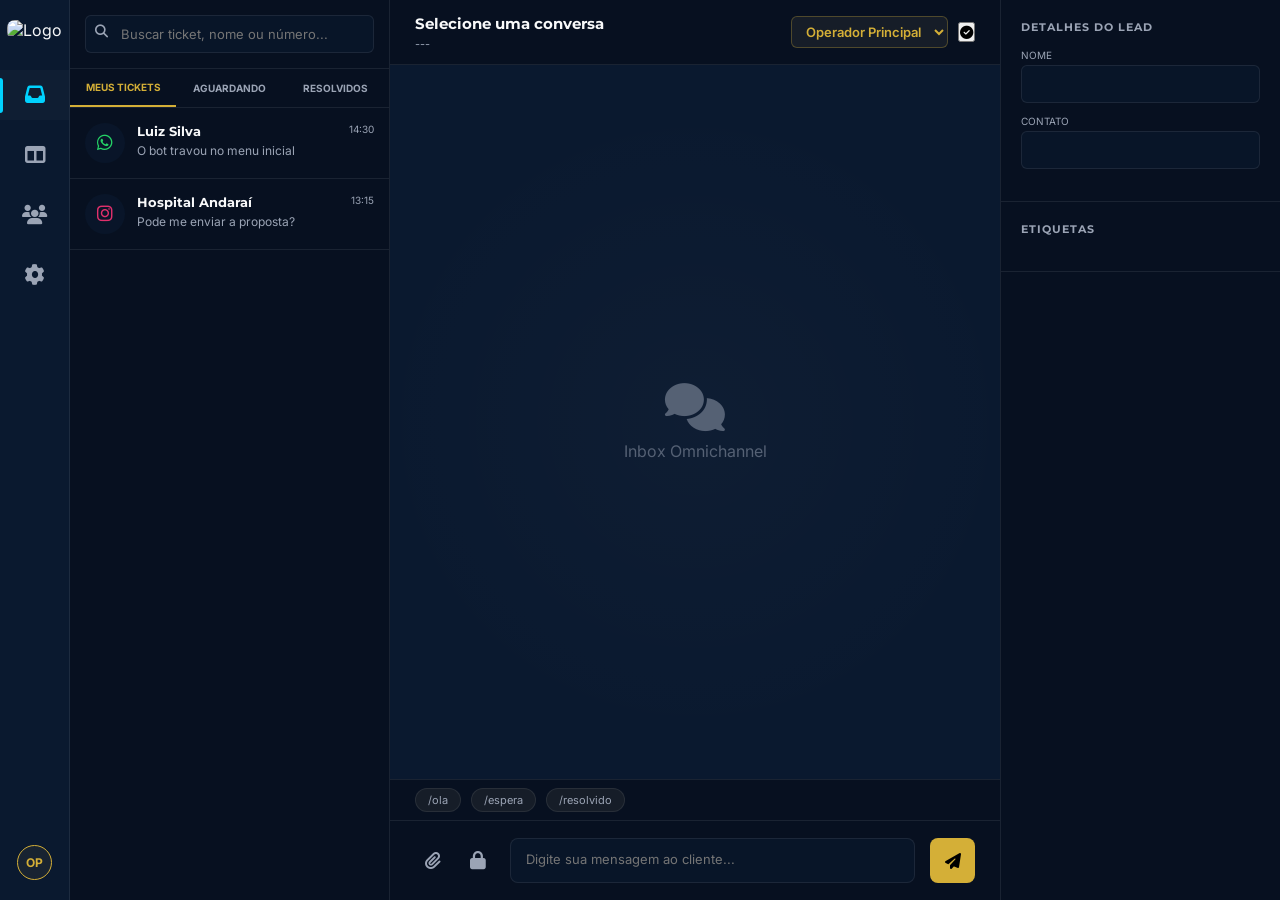
==== commit 1960a2f6: "Change stylesheet link from crm.css to style.css" ====
--- a/index.html
+++ b/index.html
@@ -4,7 +4,7 @@
     <meta charset="UTF-8">
     <meta name="viewport" content="width=device-width, initial-scale=1.0">
     <title>Supreme CRM | Enterprise Omni-channel</title>
-    <link rel="stylesheet" href="crm.css">
+    <link rel="stylesheet" href="style.css">
     <link rel="stylesheet" href="https://cdnjs.cloudflare.com/ajax/libs/font-awesome/6.4.0/css/all.min.css">
 </head>
 <body class="crm-body">
--- a/style.css
+++ b/style.css
@@ -0,0 +1,140 @@
+@import url('https://fonts.googleapis.com/css2?family=Inter:wght@300;400;500;600&family=Montserrat:wght@400;500;600;700;800&display=swap');
+
+:root {
+    /* PALETA PADRÃO SUPREME TECH (Podem ser sobrescritas pelo JS no White-Label) */
+    --primary: #D4AF37;         /* Dourado Supreme */
+    --accent: #00D2FF;          /* Ciano Energético */
+    
+    /* CORES DE BASE (Geralmente estáticas para manter o modo Escuro Premium) */
+    --bg-dark: #0A192F;         /* Azul Meia-Noite */
+    --bg-space: #2D3436;        /* Cinza Espacial */
+    --sidebar-bg: rgba(7, 16, 30, 0.9);
+    --card-bg: rgba(45, 52, 54, 0.4); /* Mix com Cinza Espacial */
+    --input-bg: rgba(10, 25, 47, 0.6);
+    
+    --text-light: #F8F9FA;      /* Branco Gelo */
+    --text-muted: #9BA4B5;
+    --border-color: rgba(255, 255, 255, 0.08); 
+    
+    --danger: #ef4444;
+    --success: #10b981;
+    --whatsapp: #25d366; 
+    --note-bg: #fffbeb;         /* Fundo Nota Interna Zendesk */
+    --note-text: #92400e;       /* Texto Nota Interna Zendesk */
+}
+
+* { margin: 0; padding: 0; box-sizing: border-box; font-family: 'Inter', sans-serif; -webkit-font-smoothing: antialiased; }
+h1, h2, h3, h4, h5, h6 { font-family: 'Montserrat', sans-serif; }
+body { background-color: var(--bg-dark); color: var(--text-light); overflow: hidden; }
+
+/* Botoes Gerais */
+.btn { border: none; padding: 10px 18px; border-radius: 6px; cursor: pointer; font-weight: 600; transition: 0.3s; font-size: 13px; }
+.btn-primary { background: var(--primary); color: #000; }
+.btn-primary:hover { filter: brightness(1.1); box-shadow: 0 4px 15px rgba(0,0,0,0.3); }
+.form-control-sm { width: 100%; background: var(--input-bg); border: 1px solid var(--border-color); color: var(--text-light); padding: 10px; border-radius: 6px; font-size: 13px; outline: none; }
+.form-control-sm:focus { border-color: var(--primary); }
+
+/* Layout SaaS Master */
+.saas-layout { display: flex; height: 100vh; width: 100vw; }
+.saas-sidebar { width: 70px; background: var(--bg-dark); border-right: 1px solid var(--border-color); display: flex; flex-direction: column; align-items: center; padding: 20px 0; z-index: 50; }
+.saas-logo img { width: 40px; border-radius: 8px; margin-bottom: 30px; object-fit: contain; }
+.saas-menu { display: flex; flex-direction: column; gap: 10px; width: 100%; }
+.saas-btn { width: 100%; height: 50px; background: transparent; border: none; color: var(--text-muted); font-size: 20px; cursor: pointer; transition: 0.3s; position: relative; }
+.saas-btn:hover { color: var(--primary); }
+.saas-btn.active { color: var(--accent); background: rgba(255,255,255,0.02); }
+.saas-btn.active::before { content: ''; position: absolute; left: 0; top: 15%; height: 70%; width: 3px; background: var(--accent); border-radius: 0 4px 4px 0; }
+.saas-profile { margin-top: auto; }
+.avatar-sm { width: 35px; height: 35px; background: var(--card-bg); border: 1px solid var(--primary); border-radius: 50%; display: flex; align-items: center; justify-content: center; font-size: 12px; font-weight: 700; color: var(--primary); }
+
+/* Modulos */
+.saas-content { flex: 1; position: relative; background: var(--bg-dark); }
+.app-module { display: none; height: 100%; width: 100%; animation: fadeIn 0.2s ease; }
+.app-module.active { display: block; }
+@keyframes fadeIn { from { opacity: 0; } to { opacity: 1; } }
+.module-header { padding: 20px 30px; display: flex; justify-content: space-between; align-items: center; border-bottom: 1px solid var(--border-color); background: var(--sidebar-bg); }
+.module-header h2 { margin: 0; font-size: 1.2rem; }
+
+/* INBOX - 3 Colunas */
+.crm-container { display: flex; height: 100%; }
+.chat-list-column { width: 320px; background: var(--sidebar-bg); border-right: 1px solid var(--border-color); display: flex; flex-direction: column; }
+.search-box { padding: 15px; position: relative; border-bottom: 1px solid var(--border-color); }
+.search-box input { width: 100%; background: var(--input-bg); border: 1px solid var(--border-color); padding: 10px 10px 10px 35px; border-radius: 6px; color: #fff; font-size: 13px; }
+.search-box i { position: absolute; left: 25px; top: 25px; color: var(--text-muted); font-size: 13px; }
+.inbox-filter { display: flex; border-bottom: 1px solid var(--border-color); }
+.filter-btn { flex: 1; background: transparent; border: none; color: var(--text-muted); padding: 12px 0; cursor: pointer; font-size: 10px; font-weight: 700; text-transform: uppercase; }
+.filter-btn.active { color: var(--primary); border-bottom: 2px solid var(--primary); }
+.conversations-list { flex: 1; overflow-y: auto; }
+.chat-item { display: flex; gap: 12px; padding: 15px; border-bottom: 1px solid var(--border-color); cursor: pointer; transition: 0.2s; }
+.chat-item:hover { background: rgba(255,255,255,0.02); }
+.chat-item.active { background: rgba(212, 175, 55, 0.05); border-left: 3px solid var(--primary); }
+.avatar { width: 40px; height: 40px; border-radius: 50%; background: var(--input-bg); display: flex; justify-content: center; align-items: center; font-size: 18px; }
+.chat-preview { flex: 1; overflow: hidden; }
+.chat-preview h4 { margin: 0 0 4px 0; font-size: 13px; display: flex; justify-content: space-between; }
+.chat-time { font-size: 10px; color: var(--text-muted); font-weight: 400; }
+.chat-preview p { margin: 0; font-size: 12px; color: var(--text-muted); white-space: nowrap; overflow: hidden; text-overflow: ellipsis; }
+
+/* Chat Window */
+.chat-window-column { flex: 1; display: flex; flex-direction: column; background: var(--bg-dark); }
+.chat-header { height: 65px; background: var(--sidebar-bg); border-bottom: 1px solid var(--border-color); display: flex; justify-content: space-between; align-items: center; padding: 0 25px; }
+.chat-header-info h3 { margin: 0 0 4px 0; font-size: 15px; }
+.chat-header-info p { margin: 0; font-size: 11px; color: var(--text-muted); }
+.chat-header-actions { display: flex; gap: 10px; align-items: center; }
+.assign-select { width: auto; padding: 6px 10px; background: var(--card-bg); font-weight: 600; color: var(--primary); border: 1px solid rgba(212,175,55,0.3); }
+
+/* Histórico e Balões */
+.chat-history { flex: 1; padding: 25px; overflow-y: auto; display: flex; flex-direction: column; gap: 12px; background-image: radial-gradient(circle at center, rgba(255,255,255,0.02), transparent 70%); }
+.empty-state { margin: auto; text-align: center; color: var(--text-muted); opacity: 0.5; }
+.empty-state i { font-size: 3rem; margin-bottom: 10px; }
+.message { max-width: 65%; padding: 12px 16px; border-radius: 12px; font-size: 13.5px; line-height: 1.4; position: relative; }
+.msg-in { background: var(--card-bg); align-self: flex-start; border-bottom-left-radius: 0; border: 1px solid var(--border-color); }
+.msg-out { background: color-mix(in srgb, var(--primary) 15%, transparent); align-self: flex-end; border-bottom-right-radius: 0; border: 1px solid color-mix(in srgb, var(--primary) 30%, transparent); }
+.msg-note { background: var(--note-bg); color: var(--note-text); align-self: flex-end; border-bottom-right-radius: 0; box-shadow: 0 2px 10px rgba(0,0,0,0.2); }
+.msg-note .msg-time { color: var(--note-text); opacity: 0.8; }
+.msg-time { display: block; font-size: 10px; margin-top: 6px; text-align: right; opacity: 0.6; }
+
+/* Macros (Zendesk) */
+.macros-bar { background: var(--sidebar-bg); padding: 8px 25px; border-top: 1px solid var(--border-color); display: flex; gap: 10px; overflow-x: auto; }
+.macro-tag { background: var(--card-bg); border: 1px solid var(--border-color); color: var(--text-muted); padding: 4px 12px; border-radius: 20px; font-size: 11px; cursor: pointer; white-space: nowrap; transition: 0.2s; }
+.macro-tag:hover { border-color: var(--primary); color: var(--primary); }
+
+/* Input Zendesk/Omnichannel */
+.chat-input-area { min-height: 80px; background: var(--sidebar-bg); border-top: 1px solid var(--border-color); display: flex; align-items: center; padding: 15px 25px; gap: 15px; transition: 0.3s; }
+.input-tools { display: flex; gap: 10px; }
+.btn-attach, .toggle-internal { color: var(--text-muted); cursor: pointer; font-size: 18px; transition: 0.2s; display: flex; align-items: center; justify-content: center; width: 35px; height: 35px; border-radius: 6px; background: transparent; border: none; }
+.btn-attach:hover { background: rgba(255,255,255,0.05); }
+.toggle-internal input { display: none; }
+.toggle-internal:hover { color: #f59e0b; background: rgba(245, 158, 11, 0.1); }
+#msg-input { flex: 1; background: var(--input-bg); border: 1px solid var(--border-color); border-radius: 8px; padding: 12px 15px; color: #fff; resize: none; height: 45px; font-size: 13px; transition: 0.3s; }
+.btn-send { width: 45px; height: 45px; border-radius: 8px; border: none; background: var(--primary); color: #000; cursor: pointer; font-size: 16px; transition: 0.3s; }
+
+/* Internal Note Mode (Active) */
+.chat-input-area.internal-note-mode { background: #fffbeb; }
+.internal-note-mode #msg-input { background: #fef3c7; border-color: #f59e0b; color: #92400e; }
+.internal-note-mode #msg-input::placeholder { color: #b45309; }
+.internal-note-mode .btn-send { background: #f59e0b; color: #fff; }
+.internal-note-mode .toggle-internal { color: #f59e0b; }
+
+/* Detalhes CRM Coluna 3 */
+.crm-details-column { width: 280px; background: var(--sidebar-bg); border-left: 1px solid var(--border-color); }
+.crm-section { padding: 20px; border-bottom: 1px solid var(--border-color); }
+.crm-section h3 { font-size: 11px; color: var(--text-muted); margin: 0 0 15px 0; text-transform: uppercase; letter-spacing: 1px; }
+.crm-field { margin-bottom: 12px; }
+.crm-field label { display: block; font-size: 10px; color: var(--text-muted); margin-bottom: 4px; text-transform: uppercase; }
+
+/* KANBAN E TAGS */
+.kanban-board { padding: 20px; display: flex; gap: 20px; overflow-x: auto; }
+.kanban-column { width: 300px; min-width: 300px; background: var(--sidebar-bg); border-radius: 8px; border: 1px solid var(--border-color); }
+.kanban-header { padding: 15px; border-bottom: 1px solid var(--border-color); border-top: 3px solid var(--primary); border-radius: 8px 8px 0 0; }
+.kanban-cards { padding: 10px; display: flex; flex-direction: column; gap: 10px; }
+.k-card { background: var(--card-bg); padding: 15px; border-radius: 6px; border: 1px solid var(--border-color); cursor: pointer; }
+.tag { background: color-mix(in srgb, var(--tag-color) 15%, transparent); border: 1px solid color-mix(in srgb, var(--tag-color) 40%, transparent); color: var(--tag-color); padding: 3px 8px; border-radius: 4px; font-size: 9px; font-weight: 700; text-transform: uppercase; }
+
+/* MÓDULO WHITE-LABEL E CONFIGURAÇÕES */
+.settings-grid { display: grid; grid-template-columns: repeat(auto-fit, minmax(350px, 1fr)); gap: 20px; padding: 20px; }
+.settings-card { background: var(--sidebar-bg); border: 1px solid var(--border-color); border-radius: 12px; padding: 25px; }
+.settings-card h3 { font-size: 14px; margin-bottom: 5px; color: var(--primary); display: flex; align-items: center; gap: 8px; }
+.white-label-card { border: 1px solid var(--primary); box-shadow: 0 0 20px rgba(212, 175, 55, 0.05); }
+.color-pickers-row { display: flex; gap: 20px; margin-top: 15px; }
+.color-picker-lg { width: 100%; height: 45px; border: none; border-radius: 6px; background: transparent; cursor: pointer; }
+.color-picker-lg::-webkit-color-swatch { border-radius: 6px; border: 1px solid var(--border-color); }
+.mt-20 { margin-top: 20px; }
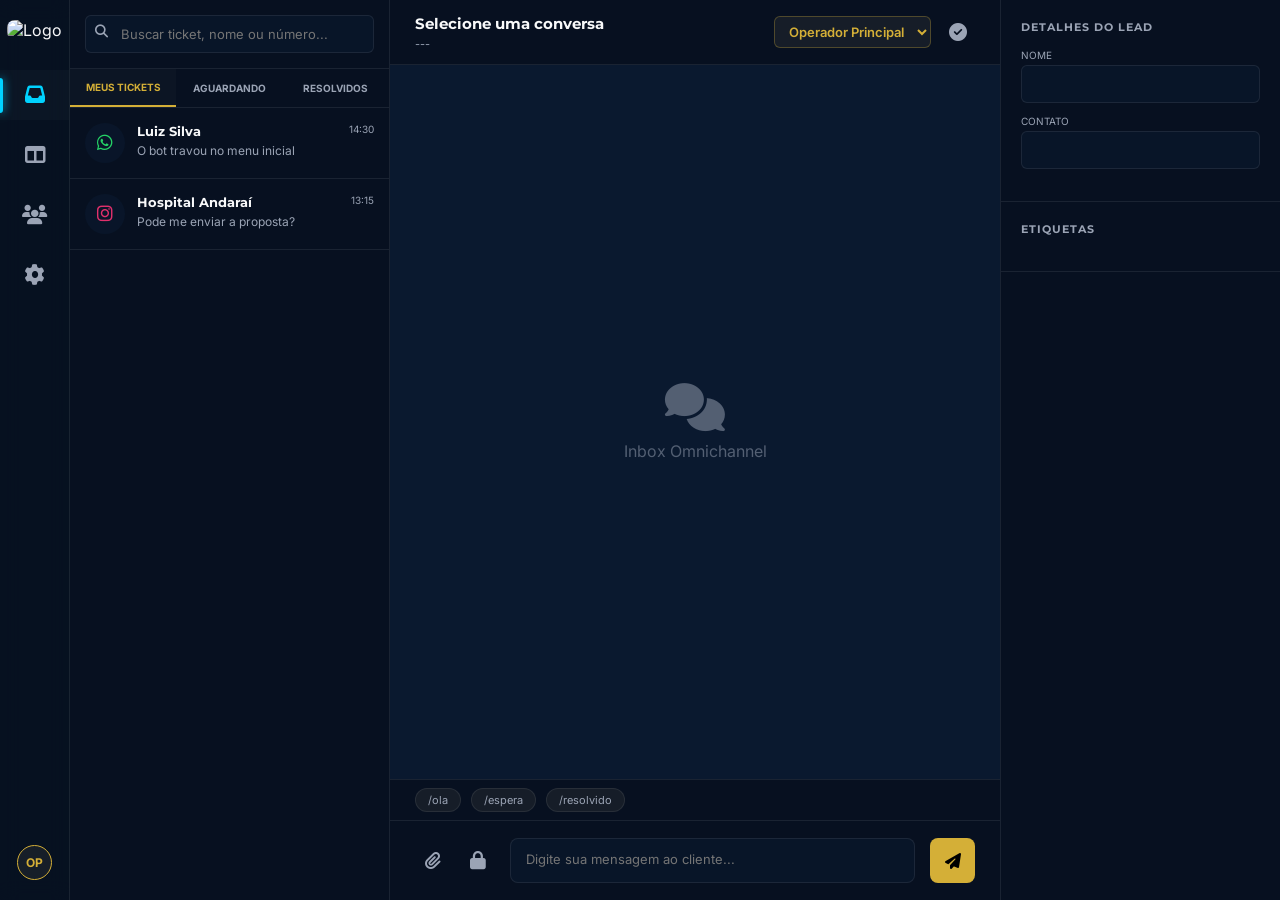
==== commit a8988318: "Rename crm.html to index.html" ====
--- a/index.html
+++ b/index.html
@@ -4,7 +4,7 @@
     <meta charset="UTF-8">
     <meta name="viewport" content="width=device-width, initial-scale=1.0">
     <title>Supreme CRM | Enterprise Omni-channel</title>
-    <link rel="stylesheet" href="style.css">
+    <link rel="stylesheet" href="crm.css">
     <link rel="stylesheet" href="https://cdnjs.cloudflare.com/ajax/libs/font-awesome/6.4.0/css/all.min.css">
 </head>
 <body class="crm-body">
@@ -61,9 +61,8 @@
                                 <select class="form-control-sm assign-select" title="Atribuir Agente">
                                     <option value="unassigned">Não Atribuído</option>
                                     <option value="agent1" selected>Operador Principal</option>
-                                    <option value="agent2">Suporte N2</option>
                                 </select>
-                                <button class="btn-icon danger" title="Resolver Ticket"><i class="fas fa-check-circle"></i></button>
+                                <button class="btn-icon danger" title="Resolver Ticket" onclick="fecharTicket()"><i class="fas fa-check-circle"></i></button>
                             </div>
                         </div>
                         
@@ -83,13 +82,13 @@
                         <div class="chat-input-area" id="input-area">
                             <div class="input-tools">
                                 <button class="btn-attach" title="Anexar Arquivo"><i class="fas fa-paperclip"></i></button>
-                                <label class="toggle-internal" title="Alternar para Nota Interna (Invisível para o cliente)">
+                                <label class="toggle-internal" title="Alternar Nota Interna">
                                     <input type="checkbox" id="toggle-note" onchange="toggleInternalNote()">
                                     <i class="fas fa-lock"></i>
                                 </label>
                             </div>
                             <textarea id="msg-input" placeholder="Digite sua mensagem ao cliente..."></textarea>
-                            <button class="btn-send" id="btn-send" onclick="enviarMensagem()"><i class="fas fa-paper-plane"></i></button>
+                            <button class="btn-send glow-effect" id="btn-send" onclick="enviarMensagem()"><i class="fas fa-paper-plane"></i></button>
                         </div>
                     </main>
 
@@ -107,8 +106,7 @@
                         </div>
                         <div class="crm-section">
                             <h3>Etiquetas</h3>
-                            <div class="tags-container" id="crm-tags">
-                                </div>
+                            <div class="tags-container" id="crm-tags"></div>
                         </div>
                     </aside>
                 </div>
@@ -117,7 +115,7 @@
             <div id="module-kanban" class="app-module">
                 <div class="module-header">
                     <h2>Pipeline de Vendas</h2>
-                    <button class="btn btn-primary"><i class="fas fa-plus"></i> Nova Etapa</button>
+                    <button class="btn btn-primary glow-effect"><i class="fas fa-plus"></i> Nova Etapa</button>
                 </div>
                 <div class="kanban-board">
                     <div class="kanban-column">
@@ -135,23 +133,60 @@
                 </div>
             </div>
 
+            <div id="module-contacts" class="app-module">
+                <div class="module-header">
+                    <h2>Base de Contatos</h2>
+                    <div class="header-actions">
+                        <button class="btn btn-secondary"><i class="fas fa-download"></i> Exportar CSV</button>
+                        <button class="btn btn-primary glow-effect" onclick="showTechToast('Abrindo formulário de cadastro...', 'info')"><i class="fas fa-user-plus"></i> Novo Contato</button>
+                    </div>
+                </div>
+                <div class="contacts-wrapper">
+                    <table class="tech-table">
+                        <thead>
+                            <tr>
+                                <th>Nome / Empresa</th>
+                                <th>Telefone / WhatsApp</th>
+                                <th>Origem</th>
+                                <th>Status</th>
+                                <th>Ações</th>
+                            </tr>
+                        </thead>
+                        <tbody id="contacts-table-body">
+                            </tbody>
+                    </table>
+                </div>
+            </div>
+
             <div id="module-settings" class="app-module">
                 <div class="module-header">
                     <h2>Configurações do Workspace</h2>
                 </div>
-                
                 <div class="settings-grid">
                     
                     <div class="settings-card white-label-card">
-                        <h3><i class="fas fa-paint-brush"></i> Personalização da Marca (White-Label)</h3>
-                        <p class="text-muted">Deixe o sistema com a cara da sua empresa.</p>
-                        
-                        <div class="crm-field">
-                            <label>URL da Logomarca (Transparente)</label>
-                            <input type="text" id="wl-logo" class="form-control-sm" placeholder="https://site.com/logo.png" value="https://via.placeholder.com/40?text=S">
+                        <h3><i class="fas fa-paint-brush"></i> Identidade Visual (White-Label)</h3>
+                        <p class="text-muted">Personalize as cores e a logo para deixar com a cara da sua empresa.</p>
+                        
+                        <div class="crm-field">
+                            <label>Upload da Logomarca (Imagem)</label>
+                            <div class="file-upload-wrapper">
+                                <input type="file" id="wl-logo-file" accept="image/*" class="file-input-tech" onchange="handleLogoUpload(event)">
+                                <label for="wl-logo-file" class="file-btn"><i class="fas fa-upload"></i> Escolher Arquivo</label>
+                                <span id="file-name-display">Nenhum arquivo selecionado</span>
+                            </div>
+                        </div>
+
+                        <div class="crm-field">
+                            <label>Ou URL da Logomarca (Transparente)</label>
+                            <input type="text" id="wl-logo-url" class="form-control-sm" placeholder="https://site.com/logo.png">
                         </div>
                         
                         <div class="color-pickers-row">
+                            <div class="crm-field">
+                                <label>Cor do Fundo (Background)</label>
+                                <input type="color" id="wl-bg" class="color-picker-lg" value="#0A192F">
+                            </div>
                             <div class="crm-field">
                                 <label>Cor Primária (Destaques)</label>
                                 <input type="color" id="wl-primary" class="color-picker-lg" value="#D4AF37">
@@ -162,7 +197,7 @@
                             </div>
                         </div>
                         
-                        <button class="btn btn-primary mt-20" onclick="applyWhiteLabel()">Aplicar Identidade</button>
+                        <button class="btn btn-primary glow-effect mt-20" onclick="applyWhiteLabel()"><i class="fas fa-save"></i> Aplicar Identidade</button>
                     </div>
 
                     <div class="settings-card">
@@ -176,14 +211,15 @@
                             <label>Token de Acesso (API)</label>
                             <input type="password" class="form-control-sm" value="******************">
                         </div>
-                        <button class="btn btn-primary mt-20">Sincronizar</button>
-                    </div>
-
+                        <button class="btn btn-primary glow-effect mt-20" onclick="showTechToast('Sincronizando com o Backend...', 'info')"><i class="fas fa-sync-alt"></i> Sincronizar</button>
+                    </div>
                 </div>
             </div>
 
         </div>
     </div>
+
+    <div id="tech-toast-container"></div>
 
     <script src="app.js"></script>
 </body>
--- a/crm.css
+++ b/crm.css
@@ -0,0 +1,178 @@
+@import url('https://fonts.googleapis.com/css2?family=Inter:wght@300;400;500;600&family=Montserrat:wght@400;500;600;700;800&display=swap');
+
+:root {
+    /* AS CORES AGORA SÃO 100% DINÂMICAS VIA JS NO ROOT */
+    --bg-dark: #0A192F;         
+    --primary: #D4AF37;         
+    --accent: #00D2FF;          
+    
+    --sidebar-bg: rgba(7, 16, 30, 0.9);
+    --card-bg: rgba(45, 52, 54, 0.4); 
+    --input-bg: rgba(10, 25, 47, 0.6);
+    --text-light: #F8F9FA;      
+    --text-muted: #9BA4B5;
+    --border-color: rgba(255, 255, 255, 0.08); 
+    
+    --danger: #ef4444;
+    --success: #10b981;
+    --whatsapp: #25d366; 
+    --note-bg: #fffbeb;         
+    --note-text: #92400e;       
+}
+
+* { margin: 0; padding: 0; box-sizing: border-box; font-family: 'Inter', sans-serif; -webkit-font-smoothing: antialiased; }
+h1, h2, h3, h4, h5, h6 { font-family: 'Montserrat', sans-serif; }
+body { background-color: var(--bg-dark); color: var(--text-light); overflow: hidden; transition: background-color 0.5s ease; }
+
+/* ================= BOTÕES TECH E EFEITOS ================= */
+.btn { border: none; padding: 10px 18px; border-radius: 6px; cursor: pointer; font-weight: 600; transition: all 0.3s cubic-bezier(0.25, 0.8, 0.25, 1); font-size: 13px; display: inline-flex; align-items: center; justify-content: center; gap: 8px; position: relative; overflow: hidden; }
+.btn-primary { background: linear-gradient(135deg, var(--primary), color-mix(in srgb, var(--primary) 70%, white)); color: #000; box-shadow: 0 4px 15px color-mix(in srgb, var(--primary) 30%, transparent); }
+.btn-secondary { background: var(--card-bg); color: var(--text-light); border: 1px solid var(--border-color); }
+.btn-secondary:hover { background: rgba(255,255,255,0.1); }
+
+/* Efeito Glow / Ripple Tecnológico */
+.glow-effect:hover { transform: translateY(-2px); box-shadow: 0 8px 25px color-mix(in srgb, var(--primary) 50%, transparent); }
+.glow-effect:active { transform: translateY(1px); }
+
+/* ================= INPUTS E FORMULÁRIOS ================= */
+.form-control-sm { width: 100%; background: var(--input-bg); border: 1px solid var(--border-color); color: var(--text-light); padding: 10px; border-radius: 6px; font-size: 13px; outline: none; transition: 0.3s; }
+.form-control-sm:focus { border-color: var(--primary); box-shadow: 0 0 10px color-mix(in srgb, var(--primary) 20%, transparent); }
+
+/* Upload de Arquivo High-Tech */
+.file-upload-wrapper { display: flex; align-items: center; gap: 15px; }
+.file-input-tech { display: none; }
+.file-btn { background: rgba(0, 210, 255, 0.1); border: 1px dashed var(--accent); color: var(--accent); padding: 8px 15px; border-radius: 6px; cursor: pointer; font-size: 12px; font-weight: 600; transition: 0.3s; display: inline-flex; align-items: center; gap: 5px; }
+.file-btn:hover { background: var(--accent); color: #000; box-shadow: 0 0 15px rgba(0, 210, 255, 0.4); }
+#file-name-display { font-size: 11px; color: var(--text-muted); font-family: monospace; }
+
+/* ================= LAYOUT MASTER ================= */
+.saas-layout { display: flex; height: 100vh; width: 100vw; }
+.saas-sidebar { width: 70px; background: rgba(0,0,0,0.3); border-right: 1px solid var(--border-color); display: flex; flex-direction: column; align-items: center; padding: 20px 0; z-index: 50; backdrop-filter: blur(10px); }
+.saas-logo img { width: 40px; border-radius: 8px; margin-bottom: 30px; object-fit: contain; }
+.saas-menu { display: flex; flex-direction: column; gap: 10px; width: 100%; }
+.saas-btn { width: 100%; height: 50px; background: transparent; border: none; color: var(--text-muted); font-size: 20px; cursor: pointer; transition: 0.3s; position: relative; }
+.saas-btn:hover { color: var(--primary); transform: scale(1.1); }
+.saas-btn.active { color: var(--accent); background: rgba(255,255,255,0.02); }
+.saas-btn.active::before { content: ''; position: absolute; left: 0; top: 15%; height: 70%; width: 3px; background: var(--accent); border-radius: 0 4px 4px 0; box-shadow: 0 0 10px var(--accent); }
+.saas-profile { margin-top: auto; }
+.avatar-sm { width: 35px; height: 35px; background: var(--card-bg); border: 1px solid var(--primary); border-radius: 50%; display: flex; align-items: center; justify-content: center; font-size: 12px; font-weight: 700; color: var(--primary); }
+
+.saas-content { flex: 1; position: relative; background: transparent; }
+.app-module { display: none; height: 100%; width: 100%; animation: fadeIn 0.3s ease; }
+.app-module.active { display: block; }
+@keyframes fadeIn { from { opacity: 0; transform: translateY(10px); } to { opacity: 1; transform: translateY(0); } }
+.module-header { padding: 20px 30px; display: flex; justify-content: space-between; align-items: center; border-bottom: 1px solid var(--border-color); background: var(--sidebar-bg); }
+.module-header h2 { margin: 0; font-size: 1.2rem; }
+
+/* ================= INBOX (CHAT) ================= */
+.crm-container { display: flex; height: 100%; }
+.chat-list-column { width: 320px; background: var(--sidebar-bg); border-right: 1px solid var(--border-color); display: flex; flex-direction: column; }
+.search-box { padding: 15px; position: relative; border-bottom: 1px solid var(--border-color); }
+.search-box input { width: 100%; background: var(--input-bg); border: 1px solid var(--border-color); padding: 10px 10px 10px 35px; border-radius: 6px; color: #fff; font-size: 13px; }
+.search-box i { position: absolute; left: 25px; top: 25px; color: var(--text-muted); font-size: 13px; }
+.inbox-filter { display: flex; border-bottom: 1px solid var(--border-color); }
+.filter-btn { flex: 1; background: transparent; border: none; color: var(--text-muted); padding: 12px 0; cursor: pointer; font-size: 10px; font-weight: 700; text-transform: uppercase; transition: 0.3s; }
+.filter-btn.active { color: var(--primary); border-bottom: 2px solid var(--primary); background: rgba(255,255,255,0.02); }
+.conversations-list { flex: 1; overflow-y: auto; }
+.chat-item { display: flex; gap: 12px; padding: 15px; border-bottom: 1px solid var(--border-color); cursor: pointer; transition: 0.2s; }
+.chat-item:hover { background: rgba(255,255,255,0.02); }
+.chat-item.active { background: color-mix(in srgb, var(--primary) 10%, transparent); border-left: 3px solid var(--primary); }
+.avatar { width: 40px; height: 40px; border-radius: 50%; background: var(--input-bg); display: flex; justify-content: center; align-items: center; font-size: 18px; }
+.chat-preview { flex: 1; overflow: hidden; }
+.chat-preview h4 { margin: 0 0 4px 0; font-size: 13px; display: flex; justify-content: space-between; }
+.chat-time { font-size: 10px; color: var(--text-muted); font-weight: 400; }
+.chat-preview p { margin: 0; font-size: 12px; color: var(--text-muted); white-space: nowrap; overflow: hidden; text-overflow: ellipsis; }
+
+/* Chat Window */
+.chat-window-column { flex: 1; display: flex; flex-direction: column; background: transparent; }
+.chat-header { height: 65px; background: var(--sidebar-bg); border-bottom: 1px solid var(--border-color); display: flex; justify-content: space-between; align-items: center; padding: 0 25px; }
+.chat-header-info h3 { margin: 0 0 4px 0; font-size: 15px; }
+.chat-header-info p { margin: 0; font-size: 11px; color: var(--text-muted); }
+.chat-header-actions { display: flex; gap: 10px; align-items: center; }
+.assign-select { width: auto; padding: 6px 10px; background: var(--card-bg); font-weight: 600; color: var(--primary); border: 1px solid color-mix(in srgb, var(--primary) 30%, transparent); }
+.btn-icon { background: transparent; border: none; color: var(--text-muted); font-size: 18px; cursor: pointer; transition: 0.3s; padding: 8px; border-radius: 8px; }
+.btn-icon:hover { color: var(--primary); background: rgba(255,255,255,0.05); transform: scale(1.1); }
+.btn-icon.danger:hover { color: var(--danger); background: rgba(239, 68, 68, 0.1); }
+
+/* History & Input */
+.chat-history { flex: 1; padding: 25px; overflow-y: auto; display: flex; flex-direction: column; gap: 12px; }
+.empty-state { margin: auto; text-align: center; color: var(--text-muted); opacity: 0.5; }
+.empty-state i { font-size: 3rem; margin-bottom: 10px; }
+.message { max-width: 65%; padding: 12px 16px; border-radius: 12px; font-size: 13.5px; line-height: 1.4; position: relative; }
+.msg-in { background: var(--card-bg); align-self: flex-start; border-bottom-left-radius: 0; border: 1px solid var(--border-color); }
+.msg-out { background: color-mix(in srgb, var(--primary) 15%, transparent); align-self: flex-end; border-bottom-right-radius: 0; border: 1px solid color-mix(in srgb, var(--primary) 30%, transparent); }
+.msg-note { background: var(--note-bg); color: var(--note-text); align-self: flex-end; border-bottom-right-radius: 0; box-shadow: 0 2px 10px rgba(0,0,0,0.2); }
+.msg-note .msg-time { color: var(--note-text); opacity: 0.8; }
+.msg-time { display: block; font-size: 10px; margin-top: 6px; text-align: right; opacity: 0.6; }
+
+.macros-bar { background: var(--sidebar-bg); padding: 8px 25px; border-top: 1px solid var(--border-color); display: flex; gap: 10px; overflow-x: auto; }
+.macro-tag { background: var(--card-bg); border: 1px solid var(--border-color); color: var(--text-muted); padding: 4px 12px; border-radius: 20px; font-size: 11px; cursor: pointer; white-space: nowrap; transition: 0.2s; }
+.macro-tag:hover { border-color: var(--primary); color: var(--primary); transform: translateY(-2px); }
+
+.chat-input-area { min-height: 80px; background: var(--sidebar-bg); border-top: 1px solid var(--border-color); display: flex; align-items: center; padding: 15px 25px; gap: 15px; transition: 0.3s; }
+.input-tools { display: flex; gap: 10px; }
+.btn-attach, .toggle-internal { color: var(--text-muted); cursor: pointer; font-size: 18px; transition: 0.2s; display: flex; align-items: center; justify-content: center; width: 35px; height: 35px; border-radius: 6px; background: transparent; border: none; }
+.btn-attach:hover { background: rgba(255,255,255,0.05); }
+.toggle-internal input { display: none; }
+.toggle-internal:hover { color: #f59e0b; background: rgba(245, 158, 11, 0.1); }
+#msg-input { flex: 1; background: var(--input-bg); border: 1px solid var(--border-color); border-radius: 8px; padding: 12px 15px; color: #fff; resize: none; height: 45px; font-size: 13px; transition: 0.3s; }
+.btn-send { width: 45px; height: 45px; border-radius: 8px; border: none; background: var(--primary); color: #000; cursor: pointer; font-size: 16px; transition: 0.3s; }
+
+.chat-input-area.internal-note-mode { background: #fffbeb; }
+.internal-note-mode #msg-input { background: #fef3c7; border-color: #f59e0b; color: #92400e; }
+.internal-note-mode #msg-input::placeholder { color: #b45309; }
+.internal-note-mode .btn-send { background: #f59e0b; color: #fff; }
+.internal-note-mode .toggle-internal { color: #f59e0b; }
+
+.crm-details-column { width: 280px; background: var(--sidebar-bg); border-left: 1px solid var(--border-color); }
+.crm-section { padding: 20px; border-bottom: 1px solid var(--border-color); }
+.crm-section h3 { font-size: 11px; color: var(--text-muted); margin: 0 0 15px 0; text-transform: uppercase; letter-spacing: 1px; }
+.crm-field { margin-bottom: 12px; }
+.crm-field label { display: block; font-size: 10px; color: var(--text-muted); margin-bottom: 4px; text-transform: uppercase; }
+
+/* ================= BASE DE CONTATOS (TABLE) ================= */
+.header-actions { display: flex; gap: 10px; }
+.contacts-wrapper { padding: 30px; overflow-x: auto; height: calc(100vh - 90px); }
+.tech-table { width: 100%; border-collapse: collapse; background: var(--sidebar-bg); border-radius: 12px; overflow: hidden; border: 1px solid var(--border-color); box-shadow: 0 10px 30px rgba(0,0,0,0.3); }
+.tech-table th { background: rgba(0,0,0,0.4); padding: 15px 20px; text-align: left; font-size: 11px; color: var(--text-muted); text-transform: uppercase; letter-spacing: 1px; border-bottom: 1px solid var(--border-color); }
+.tech-table td { padding: 15px 20px; border-bottom: 1px solid rgba(255,255,255,0.02); font-size: 13px; color: var(--text-light); vertical-spacing: middle; }
+.tech-table tr:hover td { background: rgba(255,255,255,0.02); }
+.td-user { display: flex; align-items: center; gap: 12px; font-weight: 600; }
+.td-avatar { width: 32px; height: 32px; border-radius: 50%; background: var(--input-bg); display: flex; align-items: center; justify-content: center; color: var(--primary); }
+.badge { padding: 4px 8px; border-radius: 4px; font-size: 10px; font-weight: 700; }
+.badge.whatsapp { background: rgba(37, 211, 102, 0.1); color: var(--whatsapp); border: 1px solid rgba(37, 211, 102, 0.3); }
+.badge.instagram { background: rgba(225, 48, 108, 0.1); color: #E1306C; border: 1px solid rgba(225, 48, 108, 0.3); }
+
+/* KANBAN E TAGS */
+.kanban-board { padding: 20px; display: flex; gap: 20px; overflow-x: auto; }
+.kanban-column { width: 300px; min-width: 300px; background: var(--sidebar-bg); border-radius: 8px; border: 1px solid var(--border-color); }
+.kanban-header { padding: 15px; border-bottom: 1px solid var(--border-color); border-top: 3px solid var(--primary); border-radius: 8px 8px 0 0; }
+.kanban-cards { padding: 10px; display: flex; flex-direction: column; gap: 10px; }
+.k-card { background: var(--card-bg); padding: 15px; border-radius: 6px; border: 1px solid var(--border-color); cursor: pointer; transition: 0.3s; }
+.k-card:hover { border-color: var(--primary); transform: translateY(-3px); }
+.tag { background: color-mix(in srgb, var(--tag-color) 15%, transparent); border: 1px solid color-mix(in srgb, var(--tag-color) 40%, transparent); color: var(--tag-color); padding: 3px 8px; border-radius: 4px; font-size: 9px; font-weight: 700; text-transform: uppercase; }
+
+/* CONFIGURAÇÕES E GRID */
+.settings-grid { display: grid; grid-template-columns: repeat(auto-fit, minmax(350px, 1fr)); gap: 20px; padding: 20px; }
+.settings-card { background: var(--sidebar-bg); border: 1px solid var(--border-color); border-radius: 12px; padding: 25px; }
+.settings-card h3 { font-size: 14px; margin-bottom: 5px; color: var(--primary); display: flex; align-items: center; gap: 8px; }
+.white-label-card { border: 1px solid var(--primary); box-shadow: 0 0 20px color-mix(in srgb, var(--primary) 10%, transparent); }
+.color-pickers-row { display: flex; gap: 20px; margin-top: 15px; }
+.color-picker-lg { width: 100%; height: 45px; border: none; border-radius: 6px; background: transparent; cursor: pointer; }
+.color-picker-lg::-webkit-color-swatch { border-radius: 6px; border: 1px solid var(--border-color); }
+.mt-20 { margin-top: 20px; }
+
+/* ================= TECH TOASTS (Notificações) ================= */
+#tech-toast-container { position: fixed; bottom: 20px; right: 20px; z-index: 99999; display: flex; flex-direction: column; gap: 15px; }
+.tech-toast { background: rgba(7, 16, 30, 0.95); backdrop-filter: blur(10px); border: 1px solid var(--border-color); padding: 15px 20px; border-radius: 8px; box-shadow: 0 10px 30px rgba(0,0,0,0.5); display: flex; align-items: center; gap: 15px; color: #fff; min-width: 300px; transform: translateX(120%); transition: transform 0.4s cubic-bezier(0.175, 0.885, 0.32, 1.275); position: relative; overflow: hidden; }
+.tech-toast.show { transform: translateX(0); }
+.tech-toast .toast-icon { font-size: 24px; }
+.toast-success .toast-icon { color: var(--success); }
+.toast-error .toast-icon { color: var(--danger); }
+.toast-info .toast-icon { color: var(--accent); }
+.toast-body h4 { margin: 0 0 3px 0; font-size: 11px; letter-spacing: 1px; color: var(--text-muted); }
+.toast-body p { margin: 0; font-size: 13px; font-weight: 500; }
+.toast-progress { position: absolute; bottom: 0; left: 0; height: 3px; background: var(--primary); width: 100%; animation: toastProgress 4s linear forwards; }
+.toast-error .toast-progress { background: var(--danger); }
+.toast-info .toast-progress { background: var(--accent); }
+@keyframes toastProgress { from { width: 100%; } to { width: 0%; } }
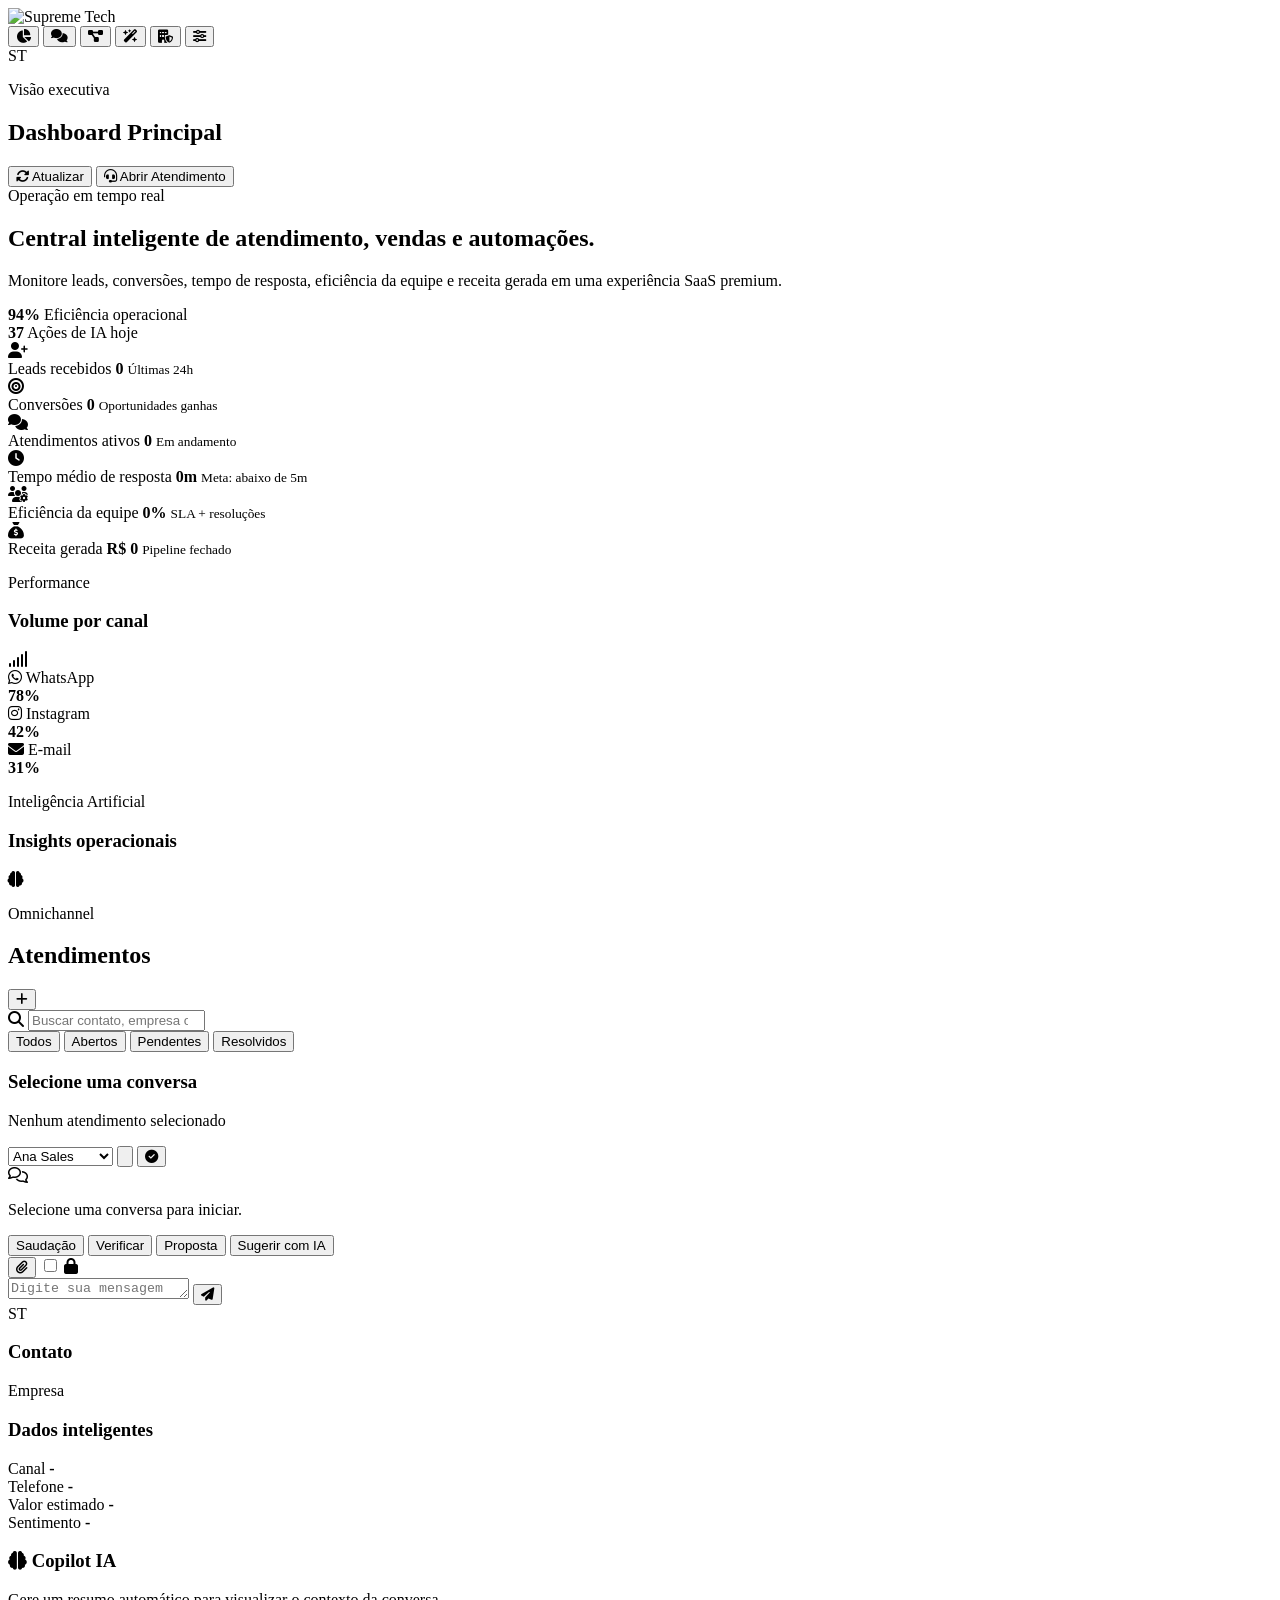
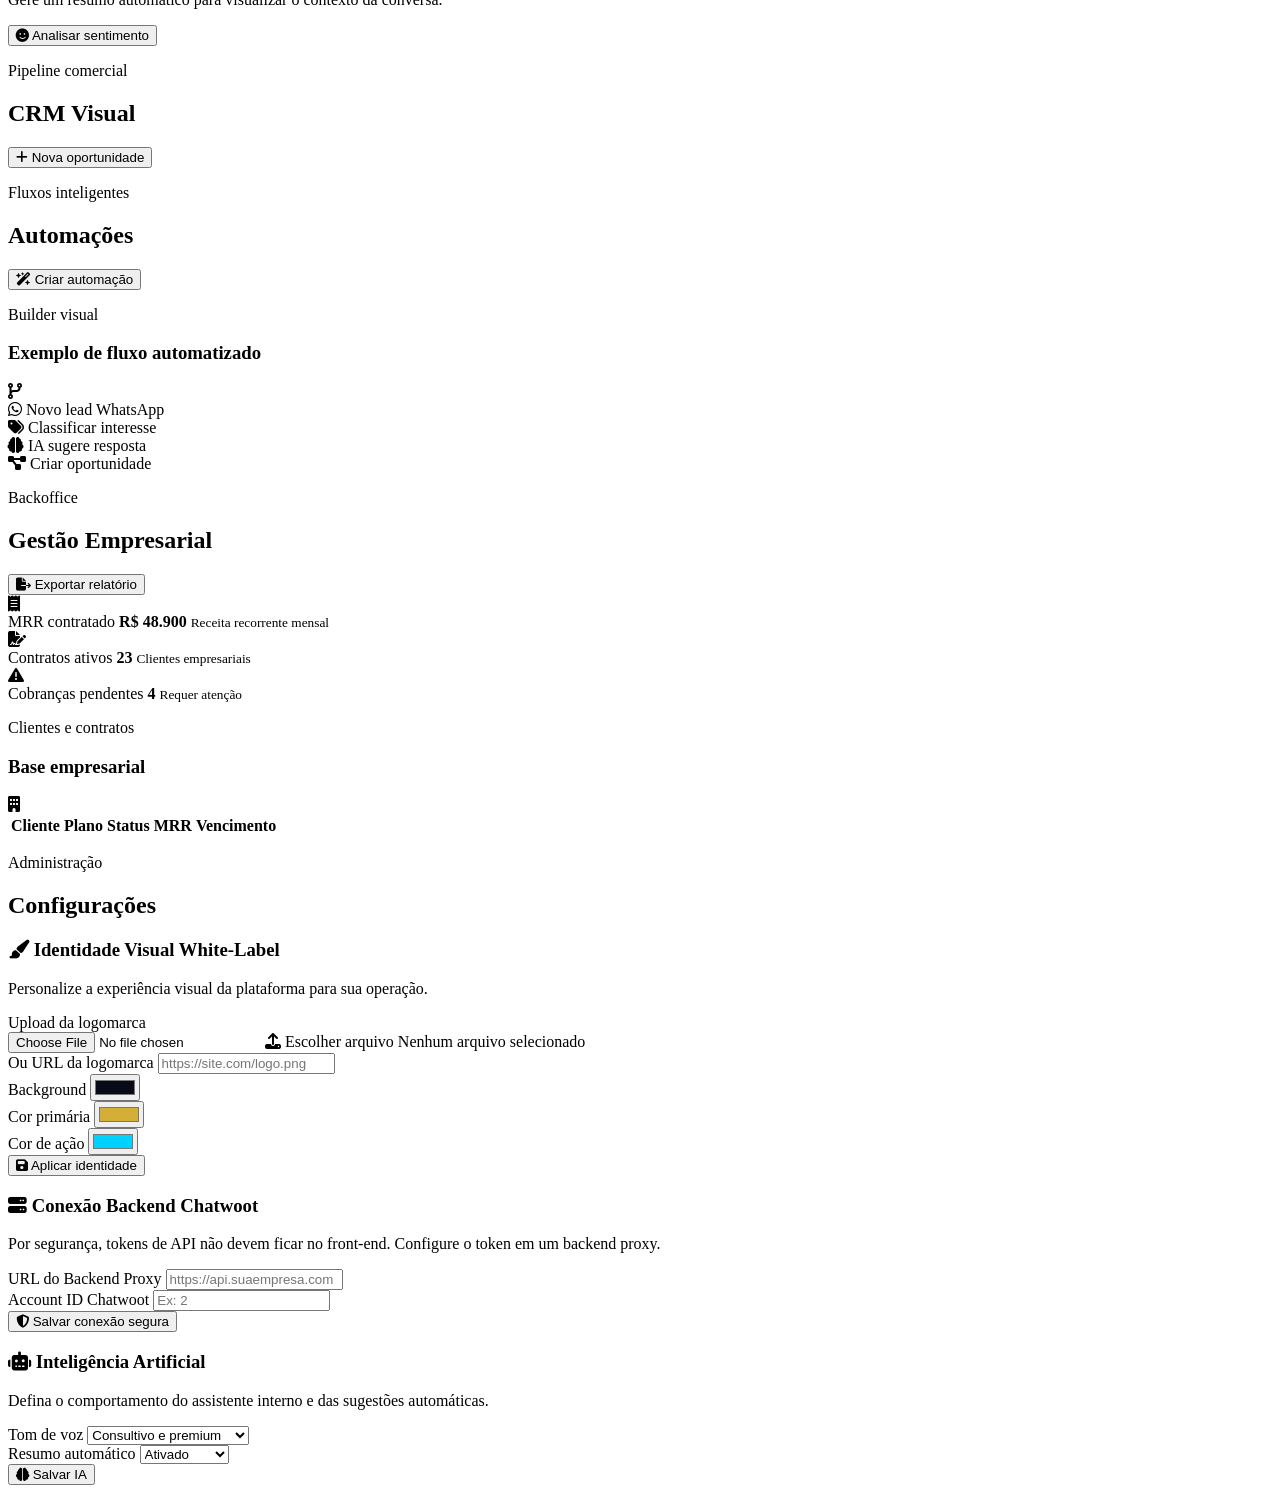
==== commit 03d902e2: "Update index.html" ====
--- a/index.html
+++ b/index.html
@@ -1,226 +1,609 @@
 <!DOCTYPE html>
 <html lang="pt-BR">
 <head>
-    <meta charset="UTF-8">
-    <meta name="viewport" content="width=device-width, initial-scale=1.0">
-    <title>Supreme CRM | Enterprise Omni-channel</title>
-    <link rel="stylesheet" href="crm.css">
-    <link rel="stylesheet" href="https://cdnjs.cloudflare.com/ajax/libs/font-awesome/6.4.0/css/all.min.css">
+  <meta charset="UTF-8" />
+  <meta name="viewport" content="width=device-width, initial-scale=1.0" />
+  <meta name="description" content="Supreme Tech - Plataforma premium de atendimento, automações, IA, CRM e gestão empresarial." />
+  <title>Supreme Tech | Atendimento, IA e Automações</title>
+
+  <link rel="preconnect" href="https://fonts.googleapis.com" />
+  <link rel="preconnect" href="https://fonts.gstatic.com" crossorigin />
+  <link href="https://fonts.googleapis.com/css2?family=Inter:wght@300;400;500;600;700;800;900&display=swap" rel="stylesheet" />
+  <link rel="stylesheet" href="https://cdnjs.cloudflare.com/ajax/libs/font-awesome/6.5.0/css/all.min.css" />
+  <link rel="stylesheet" href="CRM.css" />
 </head>
-<body class="crm-body">
-
-    <div class="saas-layout">
-        <nav class="saas-sidebar">
-            <div class="saas-logo">
-                <img id="client-logo-sidebar" src="https://via.placeholder.com/40?text=S" alt="Logo">
-            </div>
-            <div class="saas-menu">
-                <button class="saas-btn active" onclick="switchModule('module-chat')" title="Inbox Omnichannel">
-                    <i class="fas fa-inbox"></i>
+
+<body>
+  <div class="app-shell">
+    <aside class="saas-sidebar" aria-label="Menu principal">
+      <div class="brand-area">
+        <div class="brand-orb"></div>
+        <img id="client-logo-sidebar" class="brand-logo" src="https://dummyimage.com/96x96/111827/d4af37.png&text=ST" alt="Supreme Tech" />
+      </div>
+
+      <nav class="saas-menu">
+        <button class="saas-btn active" type="button" data-module="dashboard" aria-label="Dashboard" title="Dashboard">
+          <i class="fa-solid fa-chart-pie"></i>
+        </button>
+
+        <button class="saas-btn" type="button" data-module="inbox" aria-label="Central de Atendimento" title="Central de Atendimento">
+          <i class="fa-solid fa-comments"></i>
+        </button>
+
+        <button class="saas-btn" type="button" data-module="crm" aria-label="CRM" title="CRM">
+          <i class="fa-solid fa-diagram-project"></i>
+        </button>
+
+        <button class="saas-btn" type="button" data-module="automations" aria-label="Automações" title="Automações">
+          <i class="fa-solid fa-wand-magic-sparkles"></i>
+        </button>
+
+        <button class="saas-btn" type="button" data-module="management" aria-label="Gestão Empresarial" title="Gestão Empresarial">
+          <i class="fa-solid fa-building-shield"></i>
+        </button>
+
+        <button class="saas-btn" type="button" data-module="settings" aria-label="Configurações" title="Configurações">
+          <i class="fa-solid fa-sliders"></i>
+        </button>
+      </nav>
+
+      <div class="saas-profile" title="Usuário logado">
+        <div class="avatar-sm">ST</div>
+      </div>
+    </aside>
+
+    <main class="saas-content">
+      <section id="module-dashboard" class="app-module active" aria-labelledby="dashboard-title">
+        <header class="module-header">
+          <div>
+            <p class="eyebrow">Visão executiva</p>
+            <h1 id="dashboard-title">Dashboard Principal</h1>
+          </div>
+
+          <div class="header-actions">
+            <button class="btn btn-ghost" type="button" id="btn-refresh-dashboard">
+              <i class="fa-solid fa-rotate"></i>
+              Atualizar
+            </button>
+
+            <button class="btn btn-primary" type="button" data-module-open="inbox">
+              <i class="fa-solid fa-headset"></i>
+              Abrir Atendimento
+            </button>
+          </div>
+        </header>
+
+        <div class="dashboard-scroll">
+          <div class="hero-panel">
+            <div>
+              <span class="status-pill">
+                <span class="live-dot"></span>
+                Operação em tempo real
+              </span>
+              <h2>Central inteligente de atendimento, vendas e automações.</h2>
+              <p>
+                Monitore leads, conversões, tempo de resposta, eficiência da equipe e receita gerada em uma experiência SaaS premium.
+              </p>
+            </div>
+
+            <div class="hero-metrics">
+              <div>
+                <strong id="hero-score">94%</strong>
+                <span>Eficiência operacional</span>
+              </div>
+              <div>
+                <strong id="hero-ai">37</strong>
+                <span>Ações de IA hoje</span>
+              </div>
+            </div>
+          </div>
+
+          <div class="kpi-grid">
+            <article class="kpi-card">
+              <div class="kpi-icon accent">
+                <i class="fa-solid fa-user-plus"></i>
+              </div>
+              <div>
+                <span>Leads recebidos</span>
+                <strong id="kpi-leads">0</strong>
+                <small>Últimas 24h</small>
+              </div>
+            </article>
+
+            <article class="kpi-card">
+              <div class="kpi-icon success">
+                <i class="fa-solid fa-bullseye"></i>
+              </div>
+              <div>
+                <span>Conversões</span>
+                <strong id="kpi-conversions">0</strong>
+                <small>Oportunidades ganhas</small>
+              </div>
+            </article>
+
+            <article class="kpi-card">
+              <div class="kpi-icon warning">
+                <i class="fa-solid fa-comments"></i>
+              </div>
+              <div>
+                <span>Atendimentos ativos</span>
+                <strong id="kpi-active">0</strong>
+                <small>Em andamento</small>
+              </div>
+            </article>
+
+            <article class="kpi-card">
+              <div class="kpi-icon primary">
+                <i class="fa-solid fa-clock"></i>
+              </div>
+              <div>
+                <span>Tempo médio de resposta</span>
+                <strong id="kpi-response">0m</strong>
+                <small>Meta: abaixo de 5m</small>
+              </div>
+            </article>
+
+            <article class="kpi-card">
+              <div class="kpi-icon violet">
+                <i class="fa-solid fa-users-gear"></i>
+              </div>
+              <div>
+                <span>Eficiência da equipe</span>
+                <strong id="kpi-efficiency">0%</strong>
+                <small>SLA + resoluções</small>
+              </div>
+            </article>
+
+            <article class="kpi-card">
+              <div class="kpi-icon money">
+                <i class="fa-solid fa-sack-dollar"></i>
+              </div>
+              <div>
+                <span>Receita gerada</span>
+                <strong id="kpi-revenue">R$ 0</strong>
+                <small>Pipeline fechado</small>
+              </div>
+            </article>
+          </div>
+
+          <div class="analytics-grid">
+            <article class="premium-card">
+              <div class="card-heading">
+                <div>
+                  <p class="eyebrow">Performance</p>
+                  <h3>Volume por canal</h3>
+                </div>
+                <i class="fa-solid fa-signal"></i>
+              </div>
+
+              <div class="channel-list">
+                <div class="channel-row">
+                  <span><i class="fa-brands fa-whatsapp"></i> WhatsApp</span>
+                  <div class="bar"><div style="width: 78%"></div></div>
+                  <strong>78%</strong>
+                </div>
+
+                <div class="channel-row">
+                  <span><i class="fa-brands fa-instagram"></i> Instagram</span>
+                  <div class="bar"><div style="width: 42%"></div></div>
+                  <strong>42%</strong>
+                </div>
+
+                <div class="channel-row">
+                  <span><i class="fa-solid fa-envelope"></i> E-mail</span>
+                  <div class="bar"><div style="width: 31%"></div></div>
+                  <strong>31%</strong>
+                </div>
+              </div>
+            </article>
+
+            <article class="premium-card">
+              <div class="card-heading">
+                <div>
+                  <p class="eyebrow">Inteligência Artificial</p>
+                  <h3>Insights operacionais</h3>
+                </div>
+                <i class="fa-solid fa-brain"></i>
+              </div>
+
+              <ul class="insight-list" id="dashboard-insights"></ul>
+            </article>
+          </div>
+        </div>
+      </section>
+
+      <section id="module-inbox" class="app-module" aria-labelledby="inbox-title">
+        <div class="crm-container">
+          <aside class="chat-list-column">
+            <header class="column-header">
+              <div>
+                <p class="eyebrow">Omnichannel</p>
+                <h2 id="inbox-title">Atendimentos</h2>
+              </div>
+              <button class="btn-icon" type="button" id="btn-new-conversation" aria-label="Nova conversa">
+                <i class="fa-solid fa-plus"></i>
+              </button>
+            </header>
+
+            <div class="search-box">
+              <i class="fa-solid fa-magnifying-glass"></i>
+              <input id="conversation-search" type="search" placeholder="Buscar contato, empresa ou mensagem..." autocomplete="off" />
+            </div>
+
+            <div class="inbox-filter" role="tablist" aria-label="Filtros de atendimento">
+              <button class="filter-btn active" type="button" data-filter="all">Todos</button>
+              <button class="filter-btn" type="button" data-filter="open">Abertos</button>
+              <button class="filter-btn" type="button" data-filter="pending">Pendentes</button>
+              <button class="filter-btn" type="button" data-filter="resolved">Resolvidos</button>
+            </div>
+
+            <div id="conversations-list" class="conversations-list"></div>
+          </aside>
+
+          <section class="chat-window-column">
+            <header class="chat-header">
+              <div class="chat-header-info">
+                <h3 id="active-contact-name">Selecione uma conversa</h3>
+                <p id="active-contact-meta">Nenhum atendimento selecionado</p>
+              </div>
+
+              <div class="chat-header-actions">
+                <select id="assign-select" class="assign-select" aria-label="Responsável pelo atendimento">
+                  <option>Ana Sales</option>
+                  <option>Bruno CX</option>
+                  <option>Carla Suporte</option>
+                  <option>IA Copilot</option>
+                </select>
+
+                <button class="btn-icon" type="button" id="btn-ai-summary" title="Gerar resumo com IA">
+                  <i class="fa-solid fa-sparkles"></i>
                 </button>
-                <button class="saas-btn" onclick="switchModule('module-kanban')" title="Funil de Vendas (Kanban)">
-                    <i class="fas fa-columns"></i>
+
+                <button class="btn-icon" type="button" id="btn-resolve-conversation" title="Resolver atendimento">
+                  <i class="fa-solid fa-circle-check"></i>
                 </button>
-                <button class="saas-btn" onclick="switchModule('module-contacts')" title="Base de Contatos">
-                    <i class="fas fa-users"></i>
+              </div>
+            </header>
+
+            <div id="chat-history" class="chat-history">
+              <div class="empty-state">
+                <i class="fa-regular fa-comments"></i>
+                <p>Selecione uma conversa para iniciar.</p>
+              </div>
+            </div>
+
+            <div class="macros-bar" aria-label="Macros rápidas">
+              <button class="macro-tag" type="button" data-macro="Olá! Sou da Supreme Tech. Como posso te ajudar hoje?">Saudação</button>
+              <button class="macro-tag" type="button" data-macro="Perfeito. Vou verificar isso para você agora.">Verificar</button>
+              <button class="macro-tag" type="button" data-macro="Posso te enviar uma proposta personalizada ainda hoje.">Proposta</button>
+              <button class="macro-tag ai" type="button" id="btn-ai-suggestion">Sugerir com IA</button>
+            </div>
+
+            <footer id="input-area" class="chat-input-area">
+              <div class="input-tools">
+                <button class="btn-attach" type="button" title="Anexar arquivo">
+                  <i class="fa-solid fa-paperclip"></i>
                 </button>
-                <button class="saas-btn" onclick="switchModule('module-settings')" title="Configurações e White-Label">
-                    <i class="fas fa-cog"></i>
-                </button>
-            </div>
-            <div class="saas-profile">
-                <div class="avatar-sm" id="user-initials">OP</div>
-            </div>
-        </nav>
-
-        <div class="saas-content">
-            
-            <div id="module-chat" class="app-module active">
-                <div class="crm-container">
-                    <aside class="chat-list-column">
-                        <div class="search-box">
-                            <i class="fas fa-search"></i>
-                            <input type="text" placeholder="Buscar ticket, nome ou número...">
-                        </div>
-                        <div class="inbox-filter">
-                            <button class="filter-btn active">Meus Tickets</button>
-                            <button class="filter-btn">Aguardando</button>
-                            <button class="filter-btn">Resolvidos</button>
-                        </div>
-                        <div class="conversations-list" id="chat-list">
-                            </div>
-                    </aside>
-
-                    <main class="chat-window-column">
-                        <div class="chat-header">
-                            <div class="chat-header-info">
-                                <h3 id="current-chat-name">Selecione uma conversa</h3>
-                                <p id="current-chat-phone">---</p>
-                            </div>
-                            <div class="chat-header-actions">
-                                <select class="form-control-sm assign-select" title="Atribuir Agente">
-                                    <option value="unassigned">Não Atribuído</option>
-                                    <option value="agent1" selected>Operador Principal</option>
-                                </select>
-                                <button class="btn-icon danger" title="Resolver Ticket" onclick="fecharTicket()"><i class="fas fa-check-circle"></i></button>
-                            </div>
-                        </div>
-                        
-                        <div class="chat-history" id="chat-history">
-                            <div class="empty-state">
-                                <i class="fas fa-comments"></i>
-                                <p>Inbox Omnichannel</p>
-                            </div>
-                        </div>
-
-                        <div class="macros-bar">
-                            <span class="macro-tag" onclick="insertMacro('Olá! Como posso ajudar hoje?')">/ola</span>
-                            <span class="macro-tag" onclick="insertMacro('Aguarde um momento enquanto verifico o sistema.')">/espera</span>
-                            <span class="macro-tag" onclick="insertMacro('Seu problema foi resolvido. Podemos fechar o chamado?')">/resolvido</span>
-                        </div>
-
-                        <div class="chat-input-area" id="input-area">
-                            <div class="input-tools">
-                                <button class="btn-attach" title="Anexar Arquivo"><i class="fas fa-paperclip"></i></button>
-                                <label class="toggle-internal" title="Alternar Nota Interna">
-                                    <input type="checkbox" id="toggle-note" onchange="toggleInternalNote()">
-                                    <i class="fas fa-lock"></i>
-                                </label>
-                            </div>
-                            <textarea id="msg-input" placeholder="Digite sua mensagem ao cliente..."></textarea>
-                            <button class="btn-send glow-effect" id="btn-send" onclick="enviarMensagem()"><i class="fas fa-paper-plane"></i></button>
-                        </div>
-                    </main>
-
-                    <aside class="crm-details-column">
-                        <div class="crm-section">
-                            <h3>Detalhes do Lead</h3>
-                            <div class="crm-field">
-                                <label>Nome</label>
-                                <input type="text" id="crm-name" class="form-control-sm" readonly>
-                            </div>
-                            <div class="crm-field">
-                                <label>Contato</label>
-                                <input type="text" id="crm-phone" class="form-control-sm" readonly>
-                            </div>
-                        </div>
-                        <div class="crm-section">
-                            <h3>Etiquetas</h3>
-                            <div class="tags-container" id="crm-tags"></div>
-                        </div>
-                    </aside>
-                </div>
-            </div>
-
-            <div id="module-kanban" class="app-module">
-                <div class="module-header">
-                    <h2>Pipeline de Vendas</h2>
-                    <button class="btn btn-primary glow-effect"><i class="fas fa-plus"></i> Nova Etapa</button>
-                </div>
-                <div class="kanban-board">
-                    <div class="kanban-column">
-                        <div class="kanban-header">
-                            <h3>Em Negociação <span class="badge-count">1</span></h3>
-                        </div>
-                        <div class="kanban-cards">
-                            <div class="k-card" draggable="true">
-                                <div class="k-card-tags"><span class="tag" style="--tag-color: var(--primary);">VIP</span></div>
-                                <h4>Empresa Cliente S/A</h4>
-                                <p class="k-preview">Avaliando contrato...</p>
-                            </div>
-                        </div>
-                    </div>
-                </div>
-            </div>
-
-            <div id="module-contacts" class="app-module">
-                <div class="module-header">
-                    <h2>Base de Contatos</h2>
-                    <div class="header-actions">
-                        <button class="btn btn-secondary"><i class="fas fa-download"></i> Exportar CSV</button>
-                        <button class="btn btn-primary glow-effect" onclick="showTechToast('Abrindo formulário de cadastro...', 'info')"><i class="fas fa-user-plus"></i> Novo Contato</button>
-                    </div>
-                </div>
-                <div class="contacts-wrapper">
-                    <table class="tech-table">
-                        <thead>
-                            <tr>
-                                <th>Nome / Empresa</th>
-                                <th>Telefone / WhatsApp</th>
-                                <th>Origem</th>
-                                <th>Status</th>
-                                <th>Ações</th>
-                            </tr>
-                        </thead>
-                        <tbody id="contacts-table-body">
-                            </tbody>
-                    </table>
-                </div>
-            </div>
-
-            <div id="module-settings" class="app-module">
-                <div class="module-header">
-                    <h2>Configurações do Workspace</h2>
-                </div>
-                <div class="settings-grid">
-                    
-                    <div class="settings-card white-label-card">
-                        <h3><i class="fas fa-paint-brush"></i> Identidade Visual (White-Label)</h3>
-                        <p class="text-muted">Personalize as cores e a logo para deixar com a cara da sua empresa.</p>
-                        
-                        <div class="crm-field">
-                            <label>Upload da Logomarca (Imagem)</label>
-                            <div class="file-upload-wrapper">
-                                <input type="file" id="wl-logo-file" accept="image/*" class="file-input-tech" onchange="handleLogoUpload(event)">
-                                <label for="wl-logo-file" class="file-btn"><i class="fas fa-upload"></i> Escolher Arquivo</label>
-                                <span id="file-name-display">Nenhum arquivo selecionado</span>
-                            </div>
-                        </div>
-
-                        <div class="crm-field">
-                            <label>Ou URL da Logomarca (Transparente)</label>
-                            <input type="text" id="wl-logo-url" class="form-control-sm" placeholder="https://site.com/logo.png">
-                        </div>
-                        
-                        <div class="color-pickers-row">
-                            <div class="crm-field">
-                                <label>Cor do Fundo (Background)</label>
-                                <input type="color" id="wl-bg" class="color-picker-lg" value="#0A192F">
-                            </div>
-                            <div class="crm-field">
-                                <label>Cor Primária (Destaques)</label>
-                                <input type="color" id="wl-primary" class="color-picker-lg" value="#D4AF37">
-                            </div>
-                            <div class="crm-field">
-                                <label>Cor Secundária (Ações)</label>
-                                <input type="color" id="wl-accent" class="color-picker-lg" value="#00D2FF">
-                            </div>
-                        </div>
-                        
-                        <button class="btn btn-primary glow-effect mt-20" onclick="applyWhiteLabel()"><i class="fas fa-save"></i> Aplicar Identidade</button>
-                    </div>
-
-                    <div class="settings-card">
-                        <h3><i class="fas fa-server"></i> Conexão Backend (Chatwoot)</h3>
-                        <p class="text-muted">Credenciais da API Headless.</p>
-                        <div class="crm-field">
-                            <label>Account ID</label>
-                            <input type="text" class="form-control-sm" value="2">
-                        </div>
-                        <div class="crm-field">
-                            <label>Token de Acesso (API)</label>
-                            <input type="password" class="form-control-sm" value="******************">
-                        </div>
-                        <button class="btn btn-primary glow-effect mt-20" onclick="showTechToast('Sincronizando com o Backend...', 'info')"><i class="fas fa-sync-alt"></i> Sincronizar</button>
-                    </div>
-                </div>
-            </div>
-
+
+                <label class="toggle-internal" title="Nota interna">
+                  <input id="toggle-note" type="checkbox" />
+                  <i class="fa-solid fa-lock"></i>
+                </label>
+              </div>
+
+              <textarea id="msg-input" placeholder="Digite sua mensagem ao cliente..." rows="1"></textarea>
+
+              <button id="btn-send" class="btn-send" type="button" aria-label="Enviar mensagem">
+                <i class="fa-solid fa-paper-plane"></i>
+              </button>
+            </footer>
+          </section>
+
+          <aside class="crm-details-column">
+            <section class="crm-section profile-card">
+              <div class="contact-avatar-lg" id="details-avatar">ST</div>
+              <h3 id="details-name">Contato</h3>
+              <p id="details-company">Empresa</p>
+
+              <div class="tag-row" id="details-tags"></div>
+            </section>
+
+            <section class="crm-section">
+              <h3>Dados inteligentes</h3>
+
+              <div class="info-row">
+                <span>Canal</span>
+                <strong id="details-channel">-</strong>
+              </div>
+
+              <div class="info-row">
+                <span>Telefone</span>
+                <strong id="details-phone">-</strong>
+              </div>
+
+              <div class="info-row">
+                <span>Valor estimado</span>
+                <strong id="details-value">-</strong>
+              </div>
+
+              <div class="info-row">
+                <span>Sentimento</span>
+                <strong id="details-sentiment">-</strong>
+              </div>
+            </section>
+
+            <section class="crm-section ai-panel">
+              <h3><i class="fa-solid fa-brain"></i> Copilot IA</h3>
+              <p id="ai-summary-output">Gere um resumo automático para visualizar o contexto da conversa.</p>
+
+              <button class="btn btn-secondary full" type="button" id="btn-analyze-sentiment">
+                <i class="fa-solid fa-face-smile"></i>
+                Analisar sentimento
+              </button>
+            </section>
+          </aside>
         </div>
-    </div>
-
-    <div id="tech-toast-container"></div>
-
-    <script src="app.js"></script>
+      </section>
+
+      <section id="module-crm" class="app-module" aria-labelledby="crm-title">
+        <header class="module-header">
+          <div>
+            <p class="eyebrow">Pipeline comercial</p>
+            <h1 id="crm-title">CRM Visual</h1>
+          </div>
+
+          <div class="header-actions">
+            <button class="btn btn-ghost" type="button" id="btn-add-opportunity">
+              <i class="fa-solid fa-plus"></i>
+              Nova oportunidade
+            </button>
+          </div>
+        </header>
+
+        <div id="kanban-board" class="kanban-board" aria-label="Pipeline CRM"></div>
+      </section>
+
+      <section id="module-automations" class="app-module" aria-labelledby="automation-title">
+        <header class="module-header">
+          <div>
+            <p class="eyebrow">Fluxos inteligentes</p>
+            <h1 id="automation-title">Automações</h1>
+          </div>
+
+          <div class="header-actions">
+            <button class="btn btn-primary" type="button" id="btn-create-automation">
+              <i class="fa-solid fa-wand-magic-sparkles"></i>
+              Criar automação
+            </button>
+          </div>
+        </header>
+
+        <div class="module-scroll">
+          <div class="automation-grid" id="automation-grid"></div>
+
+          <article class="premium-card flow-card">
+            <div class="card-heading">
+              <div>
+                <p class="eyebrow">Builder visual</p>
+                <h3>Exemplo de fluxo automatizado</h3>
+              </div>
+              <i class="fa-solid fa-code-branch"></i>
+            </div>
+
+            <div class="flow-line">
+              <div class="flow-node trigger">
+                <i class="fa-brands fa-whatsapp"></i>
+                Novo lead WhatsApp
+              </div>
+              <div class="flow-arrow"></div>
+              <div class="flow-node">
+                <i class="fa-solid fa-tags"></i>
+                Classificar interesse
+              </div>
+              <div class="flow-arrow"></div>
+              <div class="flow-node ai-node">
+                <i class="fa-solid fa-brain"></i>
+                IA sugere resposta
+              </div>
+              <div class="flow-arrow"></div>
+              <div class="flow-node success-node">
+                <i class="fa-solid fa-diagram-project"></i>
+                Criar oportunidade
+              </div>
+            </div>
+          </article>
+        </div>
+      </section>
+
+      <section id="module-management" class="app-module" aria-labelledby="management-title">
+        <header class="module-header">
+          <div>
+            <p class="eyebrow">Backoffice</p>
+            <h1 id="management-title">Gestão Empresarial</h1>
+          </div>
+
+          <div class="header-actions">
+            <button class="btn btn-ghost" type="button" id="btn-export-report">
+              <i class="fa-solid fa-file-export"></i>
+              Exportar relatório
+            </button>
+          </div>
+        </header>
+
+        <div class="module-scroll">
+          <div class="management-grid">
+            <article class="kpi-card">
+              <div class="kpi-icon money">
+                <i class="fa-solid fa-receipt"></i>
+              </div>
+              <div>
+                <span>MRR contratado</span>
+                <strong>R$ 48.900</strong>
+                <small>Receita recorrente mensal</small>
+              </div>
+            </article>
+
+            <article class="kpi-card">
+              <div class="kpi-icon success">
+                <i class="fa-solid fa-file-signature"></i>
+              </div>
+              <div>
+                <span>Contratos ativos</span>
+                <strong>23</strong>
+                <small>Clientes empresariais</small>
+              </div>
+            </article>
+
+            <article class="kpi-card">
+              <div class="kpi-icon warning">
+                <i class="fa-solid fa-triangle-exclamation"></i>
+              </div>
+              <div>
+                <span>Cobranças pendentes</span>
+                <strong>4</strong>
+                <small>Requer atenção</small>
+              </div>
+            </article>
+          </div>
+
+          <div class="table-card">
+            <div class="card-heading">
+              <div>
+                <p class="eyebrow">Clientes e contratos</p>
+                <h3>Base empresarial</h3>
+              </div>
+              <i class="fa-solid fa-building"></i>
+            </div>
+
+            <div class="table-wrapper">
+              <table class="tech-table">
+                <thead>
+                  <tr>
+                    <th>Cliente</th>
+                    <th>Plano</th>
+                    <th>Status</th>
+                    <th>MRR</th>
+                    <th>Vencimento</th>
+                  </tr>
+                </thead>
+                <tbody id="contracts-table"></tbody>
+              </table>
+            </div>
+          </div>
+        </div>
+      </section>
+
+      <section id="module-settings" class="app-module" aria-labelledby="settings-title">
+        <header class="module-header">
+          <div>
+            <p class="eyebrow">Administração</p>
+            <h1 id="settings-title">Configurações</h1>
+          </div>
+        </header>
+
+        <div class="module-scroll">
+          <div class="settings-grid">
+            <article class="settings-card white-label-card">
+              <h3><i class="fa-solid fa-paint-brush"></i> Identidade Visual White-Label</h3>
+              <p class="text-muted">Personalize a experiência visual da plataforma para sua operação.</p>
+
+              <div class="crm-field">
+                <label for="wl-logo-file">Upload da logomarca</label>
+                <div class="file-upload-wrapper">
+                  <input type="file" id="wl-logo-file" accept="image/png,image/jpeg,image/webp,image/svg+xml" class="file-input-tech" />
+                  <label for="wl-logo-file" class="file-btn">
+                    <i class="fa-solid fa-upload"></i>
+                    Escolher arquivo
+                  </label>
+                  <span id="file-name-display">Nenhum arquivo selecionado</span>
+                </div>
+              </div>
+
+              <div class="crm-field">
+                <label for="wl-logo-url">Ou URL da logomarca</label>
+                <input type="url" id="wl-logo-url" class="form-control-sm" placeholder="https://site.com/logo.png" />
+              </div>
+
+              <div class="color-pickers-row">
+                <div class="crm-field">
+                  <label for="wl-bg">Background</label>
+                  <input type="color" id="wl-bg" class="color-picker-lg" value="#070B16" />
+                </div>
+
+                <div class="crm-field">
+                  <label for="wl-primary">Cor primária</label>
+                  <input type="color" id="wl-primary" class="color-picker-lg" value="#D4AF37" />
+                </div>
+
+                <div class="crm-field">
+                  <label for="wl-accent">Cor de ação</label>
+                  <input type="color" id="wl-accent" class="color-picker-lg" value="#00D2FF" />
+                </div>
+              </div>
+
+              <button class="btn btn-primary glow-effect mt-20" type="button" id="btn-apply-whitelabel">
+                <i class="fa-solid fa-save"></i>
+                Aplicar identidade
+              </button>
+            </article>
+
+            <article class="settings-card">
+              <h3><i class="fa-solid fa-server"></i> Conexão Backend Chatwoot</h3>
+              <p class="text-muted">
+                Por segurança, tokens de API não devem ficar no front-end. Configure o token em um backend proxy.
+              </p>
+
+              <div class="crm-field">
+                <label for="backend-url">URL do Backend Proxy</label>
+                <input type="url" id="backend-url" class="form-control-sm" placeholder="https://api.suaempresa.com" />
+              </div>
+
+              <div class="crm-field">
+                <label for="chatwoot-account">Account ID Chatwoot</label>
+                <input type="text" id="chatwoot-account" class="form-control-sm" placeholder="Ex: 2" />
+              </div>
+
+              <button class="btn btn-secondary mt-20" type="button" id="btn-save-backend">
+                <i class="fa-solid fa-shield-halved"></i>
+                Salvar conexão segura
+              </button>
+            </article>
+
+            <article class="settings-card">
+              <h3><i class="fa-solid fa-robot"></i> Inteligência Artificial</h3>
+              <p class="text-muted">Defina o comportamento do assistente interno e das sugestões automáticas.</p>
+
+              <div class="crm-field">
+                <label for="ai-tone">Tom de voz</label>
+                <select id="ai-tone" class="form-control-sm">
+                  <option>Consultivo e premium</option>
+                  <option>Objetivo e técnico</option>
+                  <option>Comercial e persuasivo</option>
+                  <option>Suporte humanizado</option>
+                </select>
+              </div>
+
+              <div class="crm-field">
+                <label for="ai-autosummary">Resumo automático</label>
+                <select id="ai-autosummary" class="form-control-sm">
+                  <option>Ativado</option>
+                  <option>Desativado</option>
+                </select>
+              </div>
+
+              <button class="btn btn-secondary mt-20" type="button" id="btn-save-ai">
+                <i class="fa-solid fa-brain"></i>
+                Salvar IA
+              </button>
+            </article>
+          </div>
+        </div>
+      </section>
+    </main>
+  </div>
+
+  <div id="tech-toast-container" aria-live="polite" aria-atomic="true"></div>
+
+  <script src="APP.js"></script>
 </body>
 </html>
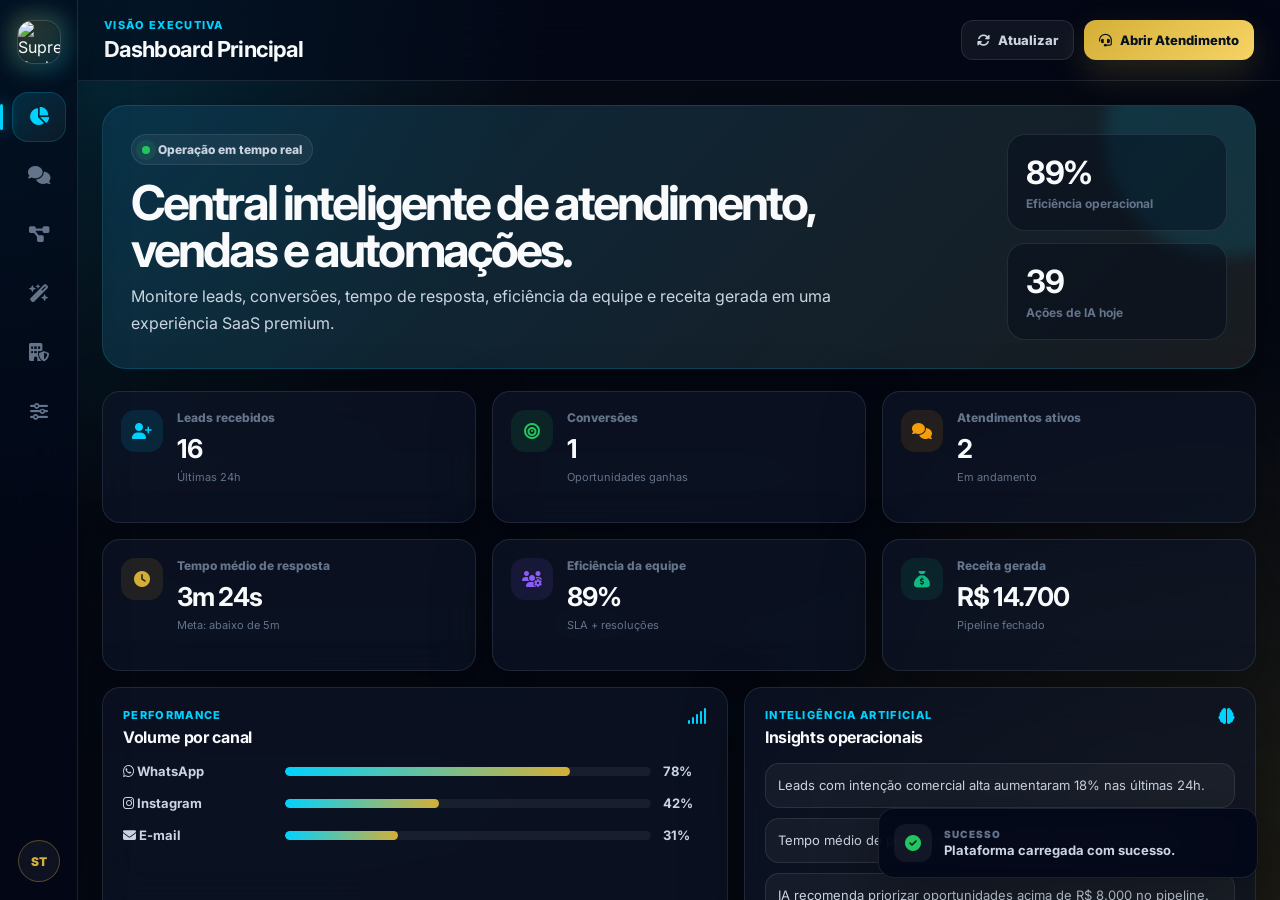
==== commit 9583bcf3: "Update index.html" ====
--- a/index.html
+++ b/index.html
@@ -10,7 +10,7 @@
   <link rel="preconnect" href="https://fonts.gstatic.com" crossorigin />
   <link href="https://fonts.googleapis.com/css2?family=Inter:wght@300;400;500;600;700;800;900&display=swap" rel="stylesheet" />
   <link rel="stylesheet" href="https://cdnjs.cloudflare.com/ajax/libs/font-awesome/6.5.0/css/all.min.css" />
-  <link rel="stylesheet" href="CRM.css" />
+  <link rel="stylesheet" href="crm.css" />
 </head>
 
 <body>
@@ -604,6 +604,6 @@
 
   <div id="tech-toast-container" aria-live="polite" aria-atomic="true"></div>
 
-  <script src="APP.js"></script>
+  <script src="app.js"></script>
 </body>
 </html>
--- a/crm.css
+++ b/crm.css
@@ -0,0 +1,1686 @@
+:root {
+  --bg-dark: #070b16;
+  --bg-deep: #030711;
+  --primary: #d4af37;
+  --primary-strong: #f6d365;
+  --accent: #00d2ff;
+  --success: #22c55e;
+  --danger: #ef4444;
+  --warning: #f59e0b;
+  --violet: #8b5cf6;
+  --money: #10b981;
+
+  --text-light: #f8fafc;
+  --text-soft: #cbd5e1;
+  --text-muted: #64748b;
+
+  --surface: rgba(15, 23, 42, 0.72);
+  --surface-strong: rgba(15, 23, 42, 0.92);
+  --surface-soft: rgba(255, 255, 255, 0.045);
+  --card-bg: rgba(15, 23, 42, 0.64);
+  --sidebar-bg: rgba(3, 7, 18, 0.72);
+  --input-bg: rgba(2, 6, 23, 0.72);
+  --border-color: rgba(148, 163, 184, 0.16);
+
+  --radius-xs: 8px;
+  --radius-sm: 12px;
+  --radius-md: 18px;
+  --radius-lg: 24px;
+
+  --shadow-soft: 0 18px 60px rgba(0, 0, 0, 0.35);
+  --shadow-glow: 0 0 36px rgba(0, 210, 255, 0.16);
+  --transition: 180ms ease;
+}
+
+* {
+  box-sizing: border-box;
+}
+
+html {
+  min-height: 100%;
+  background: var(--bg-dark);
+}
+
+body {
+  min-height: 100vh;
+  margin: 0;
+  font-family: "Inter", system-ui, -apple-system, BlinkMacSystemFont, "Segoe UI", sans-serif;
+  color: var(--text-light);
+  background:
+    radial-gradient(circle at top left, rgba(0, 210, 255, 0.18), transparent 34rem),
+    radial-gradient(circle at bottom right, rgba(212, 175, 55, 0.13), transparent 36rem),
+    linear-gradient(135deg, var(--bg-dark), var(--bg-deep));
+  overflow: hidden;
+}
+
+button,
+input,
+textarea,
+select {
+  font: inherit;
+}
+
+button {
+  user-select: none;
+}
+
+button:focus-visible,
+input:focus-visible,
+textarea:focus-visible,
+select:focus-visible {
+  outline: 2px solid var(--accent);
+  outline-offset: 3px;
+}
+
+::-webkit-scrollbar {
+  width: 10px;
+  height: 10px;
+}
+
+::-webkit-scrollbar-track {
+  background: rgba(15, 23, 42, 0.25);
+}
+
+::-webkit-scrollbar-thumb {
+  background: rgba(148, 163, 184, 0.25);
+  border-radius: 999px;
+}
+
+::-webkit-scrollbar-thumb:hover {
+  background: rgba(148, 163, 184, 0.42);
+}
+
+.app-shell {
+  display: flex;
+  width: 100vw;
+  height: 100vh;
+  overflow: hidden;
+}
+
+.saas-sidebar {
+  width: 78px;
+  flex: 0 0 78px;
+  display: flex;
+  flex-direction: column;
+  align-items: center;
+  padding: 18px 12px;
+  border-right: 1px solid var(--border-color);
+  background: rgba(2, 6, 23, 0.68);
+  backdrop-filter: blur(22px);
+  box-shadow: 12px 0 40px rgba(0, 0, 0, 0.22);
+  z-index: 50;
+}
+
+.brand-area {
+  position: relative;
+  width: 48px;
+  height: 48px;
+  margin-bottom: 26px;
+  display: grid;
+  place-items: center;
+}
+
+.brand-orb {
+  position: absolute;
+  inset: -5px;
+  border-radius: 18px;
+  background:
+    linear-gradient(135deg, rgba(212, 175, 55, 0.32), rgba(0, 210, 255, 0.18));
+  filter: blur(9px);
+  opacity: 0.8;
+}
+
+.brand-logo {
+  position: relative;
+  width: 44px;
+  height: 44px;
+  object-fit: cover;
+  border-radius: 15px;
+  border: 1px solid rgba(255, 255, 255, 0.16);
+  box-shadow: var(--shadow-glow);
+}
+
+.saas-menu {
+  display: flex;
+  flex-direction: column;
+  gap: 9px;
+  width: 100%;
+}
+
+.saas-btn {
+  position: relative;
+  width: 54px;
+  height: 50px;
+  border: 0;
+  border-radius: 16px;
+  cursor: pointer;
+  color: var(--text-muted);
+  background: transparent;
+  transition: transform var(--transition), color var(--transition), background var(--transition);
+}
+
+.saas-btn i {
+  font-size: 18px;
+}
+
+.saas-btn:hover {
+  color: var(--primary);
+  background: rgba(255, 255, 255, 0.055);
+  transform: translateY(-1px);
+}
+
+.saas-btn.active {
+  color: var(--accent);
+  background:
+    linear-gradient(135deg, rgba(0, 210, 255, 0.15), rgba(255, 255, 255, 0.04));
+  box-shadow: inset 0 0 0 1px rgba(0, 210, 255, 0.18);
+}
+
+.saas-btn.active::before {
+  content: "";
+  position: absolute;
+  left: -12px;
+  top: 12px;
+  width: 3px;
+  height: 26px;
+  border-radius: 999px;
+  background: var(--accent);
+  box-shadow: 0 0 16px var(--accent);
+}
+
+.saas-profile {
+  margin-top: auto;
+}
+
+.avatar-sm {
+  width: 42px;
+  height: 42px;
+  display: grid;
+  place-items: center;
+  border-radius: 50%;
+  color: var(--primary);
+  font-size: 12px;
+  font-weight: 900;
+  background: rgba(255, 255, 255, 0.05);
+  border: 1px solid rgba(212, 175, 55, 0.35);
+}
+
+.saas-content {
+  flex: 1;
+  min-width: 0;
+  position: relative;
+}
+
+.app-module {
+  display: none;
+  width: 100%;
+  height: 100%;
+  animation: moduleFade 220ms ease;
+}
+
+.app-module.active {
+  display: block;
+}
+
+@keyframes moduleFade {
+  from {
+    opacity: 0;
+    transform: translateY(8px);
+  }
+
+  to {
+    opacity: 1;
+    transform: translateY(0);
+  }
+}
+
+.module-header,
+.column-header,
+.chat-header {
+  min-height: 78px;
+  padding: 18px 26px;
+  display: flex;
+  align-items: center;
+  justify-content: space-between;
+  gap: 16px;
+  border-bottom: 1px solid var(--border-color);
+  background: rgba(2, 6, 23, 0.52);
+  backdrop-filter: blur(20px);
+}
+
+.module-header h1,
+.column-header h2 {
+  margin: 0;
+  font-size: 22px;
+  line-height: 1.15;
+  letter-spacing: -0.04em;
+}
+
+.eyebrow {
+  margin: 0 0 5px;
+  color: var(--accent);
+  font-size: 11px;
+  font-weight: 800;
+  text-transform: uppercase;
+  letter-spacing: 0.12em;
+}
+
+.text-muted {
+  color: var(--text-muted);
+}
+
+.header-actions {
+  display: flex;
+  align-items: center;
+  gap: 10px;
+}
+
+.btn {
+  min-height: 40px;
+  display: inline-flex;
+  align-items: center;
+  justify-content: center;
+  gap: 8px;
+  border: 0;
+  border-radius: 12px;
+  padding: 0 15px;
+  cursor: pointer;
+  font-size: 13px;
+  font-weight: 800;
+  transition: transform var(--transition), box-shadow var(--transition), background var(--transition), border-color var(--transition);
+}
+
+.btn:hover {
+  transform: translateY(-1px);
+}
+
+.btn-primary {
+  color: #07111f;
+  background: linear-gradient(135deg, var(--primary), var(--primary-strong));
+  box-shadow: 0 14px 34px rgba(212, 175, 55, 0.18);
+}
+
+.btn-secondary {
+  color: var(--text-light);
+  background: linear-gradient(135deg, rgba(0, 210, 255, 0.16), rgba(255, 255, 255, 0.06));
+  border: 1px solid rgba(0, 210, 255, 0.22);
+}
+
+.btn-ghost {
+  color: var(--text-soft);
+  background: rgba(255, 255, 255, 0.055);
+  border: 1px solid var(--border-color);
+}
+
+.btn.full {
+  width: 100%;
+}
+
+.glow-effect {
+  box-shadow: 0 0 28px rgba(212, 175, 55, 0.22);
+}
+
+.dashboard-scroll,
+.module-scroll {
+  height: calc(100vh - 78px);
+  overflow: auto;
+  padding: 24px;
+}
+
+.hero-panel {
+  display: flex;
+  justify-content: space-between;
+  gap: 22px;
+  margin-bottom: 22px;
+  padding: 28px;
+  border: 1px solid rgba(0, 210, 255, 0.18);
+  border-radius: var(--radius-lg);
+  background:
+    linear-gradient(135deg, rgba(0, 210, 255, 0.13), rgba(212, 175, 55, 0.08)),
+    rgba(15, 23, 42, 0.55);
+  box-shadow: var(--shadow-soft);
+  overflow: hidden;
+  position: relative;
+}
+
+.hero-panel::after {
+  content: "";
+  position: absolute;
+  right: -90px;
+  top: -90px;
+  width: 240px;
+  height: 240px;
+  border-radius: 50%;
+  background: rgba(0, 210, 255, 0.12);
+  filter: blur(8px);
+}
+
+.hero-panel h2 {
+  max-width: 820px;
+  margin: 14px 0 10px;
+  font-size: clamp(28px, 4vw, 48px);
+  line-height: 0.98;
+  letter-spacing: -0.06em;
+}
+
+.hero-panel p {
+  max-width: 720px;
+  margin: 0;
+  color: var(--text-soft);
+  line-height: 1.65;
+}
+
+.status-pill {
+  width: fit-content;
+  display: inline-flex;
+  align-items: center;
+  gap: 8px;
+  padding: 7px 10px;
+  border-radius: 999px;
+  color: var(--text-soft);
+  font-size: 12px;
+  font-weight: 800;
+  background: rgba(255, 255, 255, 0.055);
+  border: 1px solid var(--border-color);
+}
+
+.live-dot {
+  width: 8px;
+  height: 8px;
+  border-radius: 999px;
+  background: var(--success);
+  box-shadow: 0 0 0 6px rgba(34, 197, 94, 0.12);
+}
+
+.hero-metrics {
+  min-width: 220px;
+  display: grid;
+  gap: 12px;
+  align-self: stretch;
+  z-index: 1;
+}
+
+.hero-metrics div {
+  padding: 18px;
+  border-radius: 18px;
+  background: rgba(2, 6, 23, 0.38);
+  border: 1px solid var(--border-color);
+}
+
+.hero-metrics strong {
+  display: block;
+  font-size: 32px;
+  letter-spacing: -0.04em;
+}
+
+.hero-metrics span {
+  color: var(--text-muted);
+  font-size: 12px;
+  font-weight: 700;
+}
+
+.kpi-grid,
+.management-grid {
+  display: grid;
+  grid-template-columns: repeat(6, minmax(160px, 1fr));
+  gap: 16px;
+}
+
+.management-grid {
+  grid-template-columns: repeat(3, minmax(220px, 1fr));
+  margin-bottom: 18px;
+}
+
+.kpi-card,
+.premium-card,
+.settings-card,
+.table-card {
+  border: 1px solid var(--border-color);
+  border-radius: var(--radius-md);
+  background: var(--card-bg);
+  backdrop-filter: blur(18px);
+  box-shadow: var(--shadow-soft);
+}
+
+.kpi-card {
+  min-height: 132px;
+  padding: 18px;
+  display: flex;
+  gap: 14px;
+  align-items: flex-start;
+}
+
+.kpi-card span {
+  display: block;
+  color: var(--text-muted);
+  font-size: 12px;
+  font-weight: 800;
+}
+
+.kpi-card strong {
+  display: block;
+  margin-top: 8px;
+  font-size: 26px;
+  letter-spacing: -0.045em;
+}
+
+.kpi-card small {
+  display: block;
+  margin-top: 6px;
+  color: var(--text-muted);
+  font-size: 11px;
+}
+
+.kpi-icon {
+  width: 42px;
+  height: 42px;
+  flex: 0 0 42px;
+  display: grid;
+  place-items: center;
+  border-radius: 14px;
+  background: rgba(255, 255, 255, 0.06);
+}
+
+.kpi-icon.accent {
+  color: var(--accent);
+  background: rgba(0, 210, 255, 0.11);
+}
+
+.kpi-icon.success {
+  color: var(--success);
+  background: rgba(34, 197, 94, 0.11);
+}
+
+.kpi-icon.warning {
+  color: var(--warning);
+  background: rgba(245, 158, 11, 0.11);
+}
+
+.kpi-icon.primary {
+  color: var(--primary);
+  background: rgba(212, 175, 55, 0.11);
+}
+
+.kpi-icon.violet {
+  color: var(--violet);
+  background: rgba(139, 92, 246, 0.11);
+}
+
+.kpi-icon.money {
+  color: var(--money);
+  background: rgba(16, 185, 129, 0.11);
+}
+
+.analytics-grid {
+  display: grid;
+  grid-template-columns: 1.1fr 0.9fr;
+  gap: 16px;
+  margin-top: 16px;
+}
+
+.premium-card,
+.table-card {
+  padding: 20px;
+}
+
+.card-heading {
+  display: flex;
+  align-items: flex-start;
+  justify-content: space-between;
+  gap: 16px;
+  margin-bottom: 16px;
+}
+
+.card-heading h3 {
+  margin: 0;
+  font-size: 16px;
+  letter-spacing: -0.02em;
+}
+
+.card-heading > i {
+  color: var(--accent);
+}
+
+.channel-list {
+  display: grid;
+  gap: 16px;
+}
+
+.channel-row {
+  display: grid;
+  grid-template-columns: 150px 1fr 44px;
+  align-items: center;
+  gap: 12px;
+  color: var(--text-soft);
+  font-size: 13px;
+  font-weight: 700;
+}
+
+.bar {
+  height: 9px;
+  border-radius: 999px;
+  overflow: hidden;
+  background: rgba(255, 255, 255, 0.06);
+}
+
+.bar div {
+  height: 100%;
+  border-radius: 999px;
+  background: linear-gradient(90deg, var(--accent), var(--primary));
+}
+
+.insight-list {
+  margin: 0;
+  padding: 0;
+  display: grid;
+  gap: 10px;
+  list-style: none;
+}
+
+.insight-list li {
+  padding: 12px;
+  border-radius: 14px;
+  color: var(--text-soft);
+  background: rgba(255, 255, 255, 0.045);
+  border: 1px solid var(--border-color);
+  font-size: 13px;
+  line-height: 1.45;
+}
+
+.crm-container {
+  display: grid;
+  grid-template-columns: 340px minmax(0, 1fr) 310px;
+  height: 100%;
+}
+
+.chat-list-column,
+.chat-window-column,
+.crm-details-column {
+  min-width: 0;
+  height: 100%;
+}
+
+.chat-list-column,
+.crm-details-column {
+  background: rgba(2, 6, 23, 0.44);
+  border-right: 1px solid var(--border-color);
+}
+
+.crm-details-column {
+  border-right: 0;
+  border-left: 1px solid var(--border-color);
+  overflow: auto;
+}
+
+.column-header h2 {
+  font-size: 18px;
+}
+
+.btn-icon {
+  width: 40px;
+  height: 40px;
+  display: inline-grid;
+  place-items: center;
+  border: 1px solid transparent;
+  border-radius: 12px;
+  cursor: pointer;
+  color: var(--text-muted);
+  background: transparent;
+  transition: var(--transition);
+}
+
+.btn-icon:hover {
+  color: var(--accent);
+  background: rgba(255, 255, 255, 0.055);
+  border-color: var(--border-color);
+}
+
+.search-box {
+  position: relative;
+  padding: 14px;
+  border-bottom: 1px solid var(--border-color);
+}
+
+.search-box i {
+  position: absolute;
+  left: 27px;
+  top: 28px;
+  color: var(--text-muted);
+  font-size: 13px;
+}
+
+.search-box input {
+  width: 100%;
+  height: 42px;
+  padding: 0 14px 0 38px;
+  color: var(--text-light);
+  border: 1px solid var(--border-color);
+  border-radius: 14px;
+  background: var(--input-bg);
+}
+
+.inbox-filter {
+  display: grid;
+  grid-template-columns: repeat(4, 1fr);
+  border-bottom: 1px solid var(--border-color);
+}
+
+.filter-btn {
+  height: 44px;
+  border: 0;
+  cursor: pointer;
+  color: var(--text-muted);
+  background: transparent;
+  font-size: 10px;
+  font-weight: 900;
+  text-transform: uppercase;
+  letter-spacing: 0.06em;
+}
+
+.filter-btn:hover,
+.filter-btn.active {
+  color: var(--primary);
+  background: rgba(255, 255, 255, 0.04);
+}
+
+.filter-btn.active {
+  box-shadow: inset 0 -2px 0 var(--primary);
+}
+
+.conversations-list {
+  height: calc(100vh - 78px - 71px - 44px);
+  overflow: auto;
+}
+
+.chat-item {
+  width: 100%;
+  display: flex;
+  align-items: flex-start;
+  gap: 12px;
+  padding: 15px;
+  border: 0;
+  border-bottom: 1px solid rgba(148, 163, 184, 0.1);
+  cursor: pointer;
+  text-align: left;
+  color: inherit;
+  background: transparent;
+  transition: background var(--transition), border-color var(--transition);
+}
+
+.chat-item:hover {
+  background: rgba(255, 255, 255, 0.045);
+}
+
+.chat-item.active {
+  background: rgba(0, 210, 255, 0.09);
+  box-shadow: inset 3px 0 0 var(--accent);
+}
+
+.avatar {
+  width: 42px;
+  height: 42px;
+  flex: 0 0 42px;
+  display: grid;
+  place-items: center;
+  border-radius: 50%;
+  color: var(--primary);
+  font-size: 13px;
+  font-weight: 900;
+  background: rgba(255, 255, 255, 0.06);
+  border: 1px solid var(--border-color);
+}
+
+.chat-preview {
+  flex: 1;
+  min-width: 0;
+}
+
+.chat-preview h4 {
+  display: flex;
+  align-items: center;
+  justify-content: space-between;
+  gap: 8px;
+  margin: 0 0 5px;
+  font-size: 13px;
+}
+
+.chat-preview p {
+  margin: 0;
+  color: var(--text-muted);
+  font-size: 12px;
+  overflow: hidden;
+  white-space: nowrap;
+  text-overflow: ellipsis;
+}
+
+.chat-meta-line {
+  display: flex;
+  align-items: center;
+  gap: 6px;
+  margin-top: 8px;
+}
+
+.chat-time {
+  color: var(--text-muted);
+  font-size: 10px;
+  font-weight: 600;
+}
+
+.badge {
+  width: fit-content;
+  display: inline-flex;
+  align-items: center;
+  gap: 5px;
+  padding: 4px 7px;
+  border-radius: 999px;
+  font-size: 10px;
+  font-weight: 900;
+  line-height: 1;
+}
+
+.badge.whatsapp {
+  color: #25d366;
+  background: rgba(37, 211, 102, 0.1);
+  border: 1px solid rgba(37, 211, 102, 0.22);
+}
+
+.badge.instagram {
+  color: #f472b6;
+  background: rgba(244, 114, 182, 0.1);
+  border: 1px solid rgba(244, 114, 182, 0.22);
+}
+
+.badge.email {
+  color: var(--accent);
+  background: rgba(0, 210, 255, 0.1);
+  border: 1px solid rgba(0, 210, 255, 0.22);
+}
+
+.badge.status-open {
+  color: var(--success);
+  background: rgba(34, 197, 94, 0.11);
+}
+
+.badge.status-pending {
+  color: var(--warning);
+  background: rgba(245, 158, 11, 0.11);
+}
+
+.badge.status-resolved {
+  color: var(--text-muted);
+  background: rgba(148, 163, 184, 0.11);
+}
+
+.chat-window-column {
+  display: flex;
+  flex-direction: column;
+  background:
+    radial-gradient(circle at 50% 0%, rgba(0, 210, 255, 0.08), transparent 24rem),
+    rgba(2, 6, 23, 0.16);
+}
+
+.chat-header-info h3 {
+  margin: 0 0 4px;
+  font-size: 16px;
+}
+
+.chat-header-info p {
+  margin: 0;
+  color: var(--text-muted);
+  font-size: 12px;
+}
+
+.chat-header-actions {
+  display: flex;
+  align-items: center;
+  gap: 10px;
+}
+
+.assign-select {
+  min-width: 142px;
+  height: 38px;
+  padding: 0 10px;
+  border: 1px solid var(--border-color);
+  border-radius: 12px;
+  color: var(--text-soft);
+  background: var(--input-bg);
+}
+
+.chat-history {
+  flex: 1;
+  min-height: 0;
+  padding: 24px;
+  display: flex;
+  flex-direction: column;
+  gap: 12px;
+  overflow: auto;
+}
+
+.empty-state {
+  margin: auto;
+  text-align: center;
+  color: var(--text-muted);
+}
+
+.empty-state i {
+  display: block;
+  margin-bottom: 10px;
+  font-size: 44px;
+  opacity: 0.55;
+}
+
+.message {
+  max-width: min(680px, 72%);
+  padding: 12px 14px;
+  border-radius: 18px;
+  border: 1px solid var(--border-color);
+  font-size: 13.5px;
+  line-height: 1.5;
+  box-shadow: 0 12px 30px rgba(0, 0, 0, 0.18);
+}
+
+.msg-in {
+  align-self: flex-start;
+  color: var(--text-soft);
+  background: rgba(15, 23, 42, 0.78);
+  border-bottom-left-radius: 5px;
+}
+
+.msg-out {
+  align-self: flex-end;
+  color: #07111f;
+  background: linear-gradient(135deg, var(--primary), var(--primary-strong));
+  border-color: rgba(212, 175, 55, 0.3);
+  border-bottom-right-radius: 5px;
+}
+
+.msg-note {
+  align-self: flex-end;
+  color: #fde68a;
+  background: rgba(245, 158, 11, 0.12);
+  border-color: rgba(245, 158, 11, 0.28);
+  border-bottom-right-radius: 5px;
+}
+
+.msg-time {
+  display: block;
+  margin-top: 7px;
+  font-size: 10px;
+  opacity: 0.68;
+  text-align: right;
+}
+
+.macros-bar {
+  display: flex;
+  gap: 8px;
+  padding: 9px 20px;
+  overflow-x: auto;
+  border-top: 1px solid var(--border-color);
+  background: rgba(2, 6, 23, 0.48);
+}
+
+.macro-tag {
+  white-space: nowrap;
+  border: 1px solid var(--border-color);
+  border-radius: 999px;
+  padding: 7px 12px;
+  cursor: pointer;
+  color: var(--text-soft);
+  background: rgba(255, 255, 255, 0.045);
+  font-size: 11px;
+  font-weight: 900;
+  transition: var(--transition);
+}
+
+.macro-tag:hover {
+  color: var(--primary);
+  border-color: rgba(212, 175, 55, 0.35);
+  transform: translateY(-1px);
+}
+
+.macro-tag.ai {
+  color: var(--accent);
+  border-color: rgba(0, 210, 255, 0.25);
+}
+
+.chat-input-area {
+  min-height: 84px;
+  display: flex;
+  align-items: center;
+  gap: 12px;
+  padding: 15px 20px;
+  border-top: 1px solid var(--border-color);
+  background: rgba(2, 6, 23, 0.68);
+  transition: background var(--transition), border-color var(--transition);
+}
+
+.input-tools {
+  display: flex;
+  align-items: center;
+  gap: 8px;
+}
+
+.btn-attach,
+.toggle-internal {
+  width: 40px;
+  height: 40px;
+  display: grid;
+  place-items: center;
+  border: 1px solid transparent;
+  border-radius: 12px;
+  cursor: pointer;
+  color: var(--text-muted);
+  background: transparent;
+}
+
+.toggle-internal input {
+  display: none;
+}
+
+.btn-attach:hover,
+.toggle-internal:hover {
+  color: var(--primary);
+  background: rgba(255, 255, 255, 0.055);
+  border-color: var(--border-color);
+}
+
+.chat-input-area.internal-note-mode {
+  background: rgba(245, 158, 11, 0.08);
+  border-top-color: rgba(245, 158, 11, 0.26);
+}
+
+.chat-input-area.internal-note-mode .toggle-internal {
+  color: var(--warning);
+  background: rgba(245, 158, 11, 0.12);
+}
+
+#msg-input {
+  flex: 1;
+  height: 46px;
+  max-height: 140px;
+  resize: none;
+  padding: 13px 14px;
+  border: 1px solid var(--border-color);
+  border-radius: 14px;
+  color: var(--text-light);
+  background: var(--input-bg);
+}
+
+.internal-note-mode #msg-input {
+  color: #fde68a;
+  border-color: rgba(245, 158, 11, 0.26);
+  background: rgba(245, 158, 11, 0.08);
+}
+
+.btn-send {
+  width: 46px;
+  height: 46px;
+  border: 0;
+  border-radius: 14px;
+  cursor: pointer;
+  color: #07111f;
+  background: linear-gradient(135deg, var(--accent), #7dd3fc);
+  box-shadow: 0 16px 30px rgba(0, 210, 255, 0.18);
+}
+
+.internal-note-mode .btn-send {
+  color: #111827;
+  background: linear-gradient(135deg, var(--warning), #fde68a);
+}
+
+.crm-section {
+  padding: 20px;
+  border-bottom: 1px solid var(--border-color);
+}
+
+.crm-section h3 {
+  margin: 0 0 14px;
+  color: var(--text-soft);
+  font-size: 11px;
+  font-weight: 900;
+  text-transform: uppercase;
+  letter-spacing: 0.12em;
+}
+
+.profile-card {
+  text-align: center;
+}
+
+.contact-avatar-lg {
+  width: 74px;
+  height: 74px;
+  display: grid;
+  place-items: center;
+  margin: 0 auto 12px;
+  border-radius: 26px;
+  color: var(--primary);
+  font-size: 22px;
+  font-weight: 900;
+  background: rgba(255, 255, 255, 0.055);
+  border: 1px solid rgba(212, 175, 55, 0.28);
+}
+
+.profile-card h3 {
+  margin-bottom: 5px;
+  color: var(--text-light);
+  font-size: 16px;
+  text-transform: none;
+  letter-spacing: -0.02em;
+}
+
+.profile-card p {
+  margin: 0;
+  color: var(--text-muted);
+  font-size: 12px;
+}
+
+.tag-row {
+  display: flex;
+  flex-wrap: wrap;
+  justify-content: center;
+  gap: 7px;
+  margin-top: 12px;
+}
+
+.tag {
+  display: inline-flex;
+  align-items: center;
+  gap: 5px;
+  padding: 5px 8px;
+  border-radius: 999px;
+  color: var(--accent);
+  background: rgba(0, 210, 255, 0.1);
+  border: 1px solid rgba(0, 210, 255, 0.2);
+  font-size: 10px;
+  font-weight: 900;
+  text-transform: uppercase;
+}
+
+.info-row {
+  display: flex;
+  justify-content: space-between;
+  gap: 12px;
+  padding: 10px 0;
+  border-bottom: 1px solid rgba(148, 163, 184, 0.1);
+}
+
+.info-row span {
+  color: var(--text-muted);
+  font-size: 12px;
+}
+
+.info-row strong {
+  text-align: right;
+  font-size: 12px;
+}
+
+.ai-panel p {
+  margin: 0 0 14px;
+  color: var(--text-soft);
+  font-size: 13px;
+  line-height: 1.55;
+}
+
+.kanban-board {
+  height: calc(100vh - 78px);
+  display: flex;
+  gap: 16px;
+  padding: 22px;
+  overflow: auto;
+}
+
+.kanban-column {
+  width: 320px;
+  min-width: 320px;
+  display: flex;
+  flex-direction: column;
+  border: 1px solid var(--border-color);
+  border-radius: var(--radius-md);
+  background: rgba(2, 6, 23, 0.48);
+  box-shadow: var(--shadow-soft);
+}
+
+.kanban-header {
+  padding: 16px;
+  border-bottom: 1px solid var(--border-color);
+}
+
+.kanban-header h3 {
+  margin: 0;
+  font-size: 14px;
+}
+
+.kanban-header span {
+  display: block;
+  margin-top: 5px;
+  color: var(--text-muted);
+  font-size: 12px;
+}
+
+.kanban-cards {
+  flex: 1;
+  display: grid;
+  align-content: flex-start;
+  gap: 10px;
+  padding: 12px;
+}
+
+.k-card {
+  cursor: grab;
+  padding: 14px;
+  border: 1px solid var(--border-color);
+  border-radius: 16px;
+  background: rgba(15, 23, 42, 0.72);
+  transition: transform var(--transition), border-color var(--transition), background var(--transition);
+}
+
+.k-card:active {
+  cursor: grabbing;
+}
+
+.k-card:hover {
+  transform: translateY(-2px);
+  border-color: rgba(0, 210, 255, 0.26);
+}
+
+.k-card h4 {
+  margin: 0 0 8px;
+  font-size: 13px;
+}
+
+.k-card p {
+  margin: 0 0 10px;
+  color: var(--text-muted);
+  font-size: 12px;
+}
+
+.k-card-footer {
+  display: flex;
+  align-items: center;
+  justify-content: space-between;
+  color: var(--text-soft);
+  font-size: 12px;
+  font-weight: 900;
+}
+
+.automation-grid {
+  display: grid;
+  grid-template-columns: repeat(3, minmax(220px, 1fr));
+  gap: 16px;
+  margin-bottom: 18px;
+}
+
+.automation-card {
+  padding: 18px;
+  border: 1px solid var(--border-color);
+  border-radius: var(--radius-md);
+  background: var(--card-bg);
+  box-shadow: var(--shadow-soft);
+}
+
+.automation-card h3 {
+  margin: 12px 0 8px;
+  font-size: 15px;
+}
+
+.automation-card p {
+  margin: 0 0 14px;
+  color: var(--text-muted);
+  font-size: 13px;
+  line-height: 1.5;
+}
+
+.automation-icon {
+  width: 44px;
+  height: 44px;
+  display: grid;
+  place-items: center;
+  border-radius: 15px;
+  color: var(--accent);
+  background: rgba(0, 210, 255, 0.1);
+}
+
+.flow-card {
+  overflow-x: auto;
+}
+
+.flow-line {
+  min-width: 820px;
+  display: flex;
+  align-items: center;
+  gap: 12px;
+}
+
+.flow-node {
+  min-width: 170px;
+  min-height: 72px;
+  display: grid;
+  place-items: center;
+  gap: 6px;
+  text-align: center;
+  padding: 12px;
+  border: 1px solid var(--border-color);
+  border-radius: 18px;
+  color: var(--text-soft);
+  background: rgba(255, 255, 255, 0.045);
+  font-size: 12px;
+  font-weight: 900;
+}
+
+.flow-node i {
+  color: var(--accent);
+  font-size: 18px;
+}
+
+.flow-node.trigger i {
+  color: #25d366;
+}
+
+.flow-node.ai-node i {
+  color: var(--violet);
+}
+
+.flow-node.success-node i {
+  color: var(--success);
+}
+
+.flow-arrow {
+  width: 38px;
+  height: 2px;
+  background: linear-gradient(90deg, var(--accent), transparent);
+  position: relative;
+}
+
+.flow-arrow::after {
+  content: "";
+  position: absolute;
+  right: -1px;
+  top: -4px;
+  width: 9px;
+  height: 9px;
+  border-top: 2px solid var(--accent);
+  border-right: 2px solid var(--accent);
+  transform: rotate(45deg);
+}
+
+.settings-grid {
+  display: grid;
+  grid-template-columns: repeat(3, minmax(280px, 1fr));
+  gap: 18px;
+}
+
+.settings-card {
+  padding: 22px;
+}
+
+.settings-card h3 {
+  display: flex;
+  align-items: center;
+  gap: 8px;
+  margin: 0 0 8px;
+  color: var(--primary);
+  font-size: 15px;
+}
+
+.settings-card p {
+  margin-top: 0;
+  line-height: 1.55;
+  font-size: 13px;
+}
+
+.white-label-card {
+  border-color: rgba(212, 175, 55, 0.34);
+  box-shadow: 0 0 40px rgba(212, 175, 55, 0.08);
+}
+
+.crm-field {
+  margin-top: 14px;
+}
+
+.crm-field label {
+  display: block;
+  margin-bottom: 7px;
+  color: var(--text-muted);
+  font-size: 11px;
+  font-weight: 900;
+  text-transform: uppercase;
+  letter-spacing: 0.08em;
+}
+
+.form-control-sm {
+  width: 100%;
+  height: 42px;
+  padding: 0 12px;
+  color: var(--text-light);
+  border: 1px solid var(--border-color);
+  border-radius: 12px;
+  background: var(--input-bg);
+}
+
+.file-input-tech {
+  display: none;
+}
+
+.file-upload-wrapper {
+  display: flex;
+  align-items: center;
+  flex-wrap: wrap;
+  gap: 10px;
+}
+
+.file-btn {
+  min-height: 38px;
+  display: inline-flex;
+  align-items: center;
+  gap: 7px;
+  padding: 0 12px;
+  border: 1px dashed rgba(0, 210, 255, 0.4);
+  border-radius: 12px;
+  cursor: pointer;
+  color: var(--accent);
+  background: rgba(0, 210, 255, 0.08);
+  font-size: 12px;
+  font-weight: 900;
+  transition: var(--transition);
+}
+
+.file-btn:hover {
+  color: #07111f;
+  background: var(--accent);
+}
+
+#file-name-display {
+  color: var(--text-muted);
+  font-size: 11px;
+}
+
+.color-pickers-row {
+  display: grid;
+  grid-template-columns: repeat(3, 1fr);
+  gap: 15px;
+}
+
+.color-picker-lg {
+  width: 100%;
+  height: 46px;
+  border: 0;
+  border-radius: 12px;
+  cursor: pointer;
+  background: transparent;
+}
+
+.color-picker-lg::-webkit-color-swatch {
+  border: 1px solid var(--border-color);
+  border-radius: 12px;
+}
+
+.mt-20 {
+  margin-top: 20px;
+}
+
+.table-wrapper {
+  width: 100%;
+  overflow: auto;
+}
+
+.tech-table {
+  width: 100%;
+  border-collapse: collapse;
+}
+
+.tech-table th {
+  padding: 14px 16px;
+  text-align: left;
+  color: var(--text-muted);
+  background: rgba(255, 255, 255, 0.035);
+  border-bottom: 1px solid var(--border-color);
+  font-size: 11px;
+  font-weight: 900;
+  text-transform: uppercase;
+  letter-spacing: 0.08em;
+}
+
+.tech-table td {
+  padding: 15px 16px;
+  color: var(--text-soft);
+  border-bottom: 1px solid rgba(148, 163, 184, 0.1);
+  font-size: 13px;
+  vertical-align: middle;
+}
+
+.tech-table tr:hover td {
+  background: rgba(255, 255, 255, 0.035);
+}
+
+#tech-toast-container {
+  position: fixed;
+  right: 22px;
+  bottom: 22px;
+  z-index: 99999;
+  display: grid;
+  gap: 12px;
+}
+
+.tech-toast {
+  width: min(380px, calc(100vw - 44px));
+  display: flex;
+  align-items: center;
+  gap: 12px;
+  padding: 15px;
+  border: 1px solid var(--border-color);
+  border-radius: 16px;
+  color: var(--text-light);
+  background: rgba(2, 6, 23, 0.88);
+  backdrop-filter: blur(18px);
+  box-shadow: var(--shadow-soft);
+  transform: translateX(120%);
+  opacity: 0;
+  transition: transform 280ms ease, opacity 280ms ease;
+  overflow: hidden;
+  position: relative;
+}
+
+.tech-toast.show {
+  transform: translateX(0);
+  opacity: 1;
+}
+
+.toast-icon {
+  width: 38px;
+  height: 38px;
+  display: grid;
+  place-items: center;
+  border-radius: 12px;
+  background: rgba(255, 255, 255, 0.055);
+  flex: 0 0 38px;
+}
+
+.toast-success .toast-icon {
+  color: var(--success);
+}
+
+.toast-error .toast-icon {
+  color: var(--danger);
+}
+
+.toast-info .toast-icon {
+  color: var(--accent);
+}
+
+.toast-body h4 {
+  margin: 0 0 2px;
+  color: var(--text-muted);
+  font-size: 10px;
+  font-weight: 900;
+  letter-spacing: 0.12em;
+  text-transform: uppercase;
+}
+
+.toast-body p {
+  margin: 0;
+  color: var(--text-soft);
+  font-size: 13px;
+  font-weight: 700;
+}
+
+.toast-progress {
+  position: absolute;
+  left: 0;
+  bottom: 0;
+  height: 3px;
+  width: 100%;
+  background: var(--accent);
+  animation: toastProgress 4s linear forwards;
+}
+
+.toast-success .toast-progress {
+  background: var(--success);
+}
+
+.toast-error .toast-progress {
+  background: var(--danger);
+}
+
+@keyframes toastProgress {
+  from {
+    width: 100%;
+  }
+
+  to {
+    width: 0;
+  }
+}
+
+@media (max-width: 1320px) {
+  .kpi-grid {
+    grid-template-columns: repeat(3, minmax(180px, 1fr));
+  }
+
+  .settings-grid,
+  .automation-grid {
+    grid-template-columns: repeat(2, minmax(260px, 1fr));
+  }
+
+  .crm-container {
+    grid-template-columns: 320px minmax(0, 1fr);
+  }
+
+  .crm-details-column {
+    display: none;
+  }
+}
+
+@media (max-width: 920px) {
+  body {
+    overflow: auto;
+  }
+
+  .app-shell {
+    min-height: 100vh;
+    height: auto;
+    flex-direction: column;
+  }
+
+  .saas-sidebar {
+    position: sticky;
+    top: 0;
+    width: 100%;
+    height: 72px;
+    flex: 0 0 72px;
+    flex-direction: row;
+    justify-content: space-between;
+    padding: 10px 14px;
+  }
+
+  .brand-area {
+    margin: 0;
+  }
+
+  .saas-menu {
+    width: auto;
+    flex-direction: row;
+    overflow-x: auto;
+  }
+
+  .saas-btn.active::before {
+    display: none;
+  }
+
+  .saas-profile {
+    margin: 0;
+  }
+
+  .saas-content,
+  .app-module {
+    min-height: calc(100vh - 72px);
+  }
+
+  .dashboard-scroll,
+  .module-scroll {
+    height: auto;
+  }
+
+  .module-header {
+    align-items: flex-start;
+    flex-direction: column;
+  }
+
+  .hero-panel {
+    flex-direction: column;
+  }
+
+  .hero-metrics {
+    grid-template-columns: repeat(2, 1fr);
+  }
+
+  .kpi-grid,
+  .management-grid,
+  .analytics-grid,
+  .settings-grid,
+  .automation-grid {
+    grid-template-columns: 1fr;
+  }
+
+  .crm-container {
+    grid-template-columns: 1fr;
+    height: auto;
+  }
+
+  .chat-list-column {
+    height: 440px;
+  }
+
+  .conversations-list {
+    height: 246px;
+  }
+
+  .chat-window-column {
+    height: calc(100vh - 72px);
+  }
+
+  .chat-header {
+    align-items: flex-start;
+    flex-direction: column;
+  }
+
+  .chat-header-actions {
+    width: 100%;
+  }
+
+  .assign-select {
+    flex: 1;
+  }
+
+  .message {
+    max-width: 88%;
+  }
+}
+
+@media (prefers-reduced-motion: reduce) {
+  *,
+  *::before,
+  *::after {
+    transition: none !important;
+    animation: none !important;
+  }
+}
